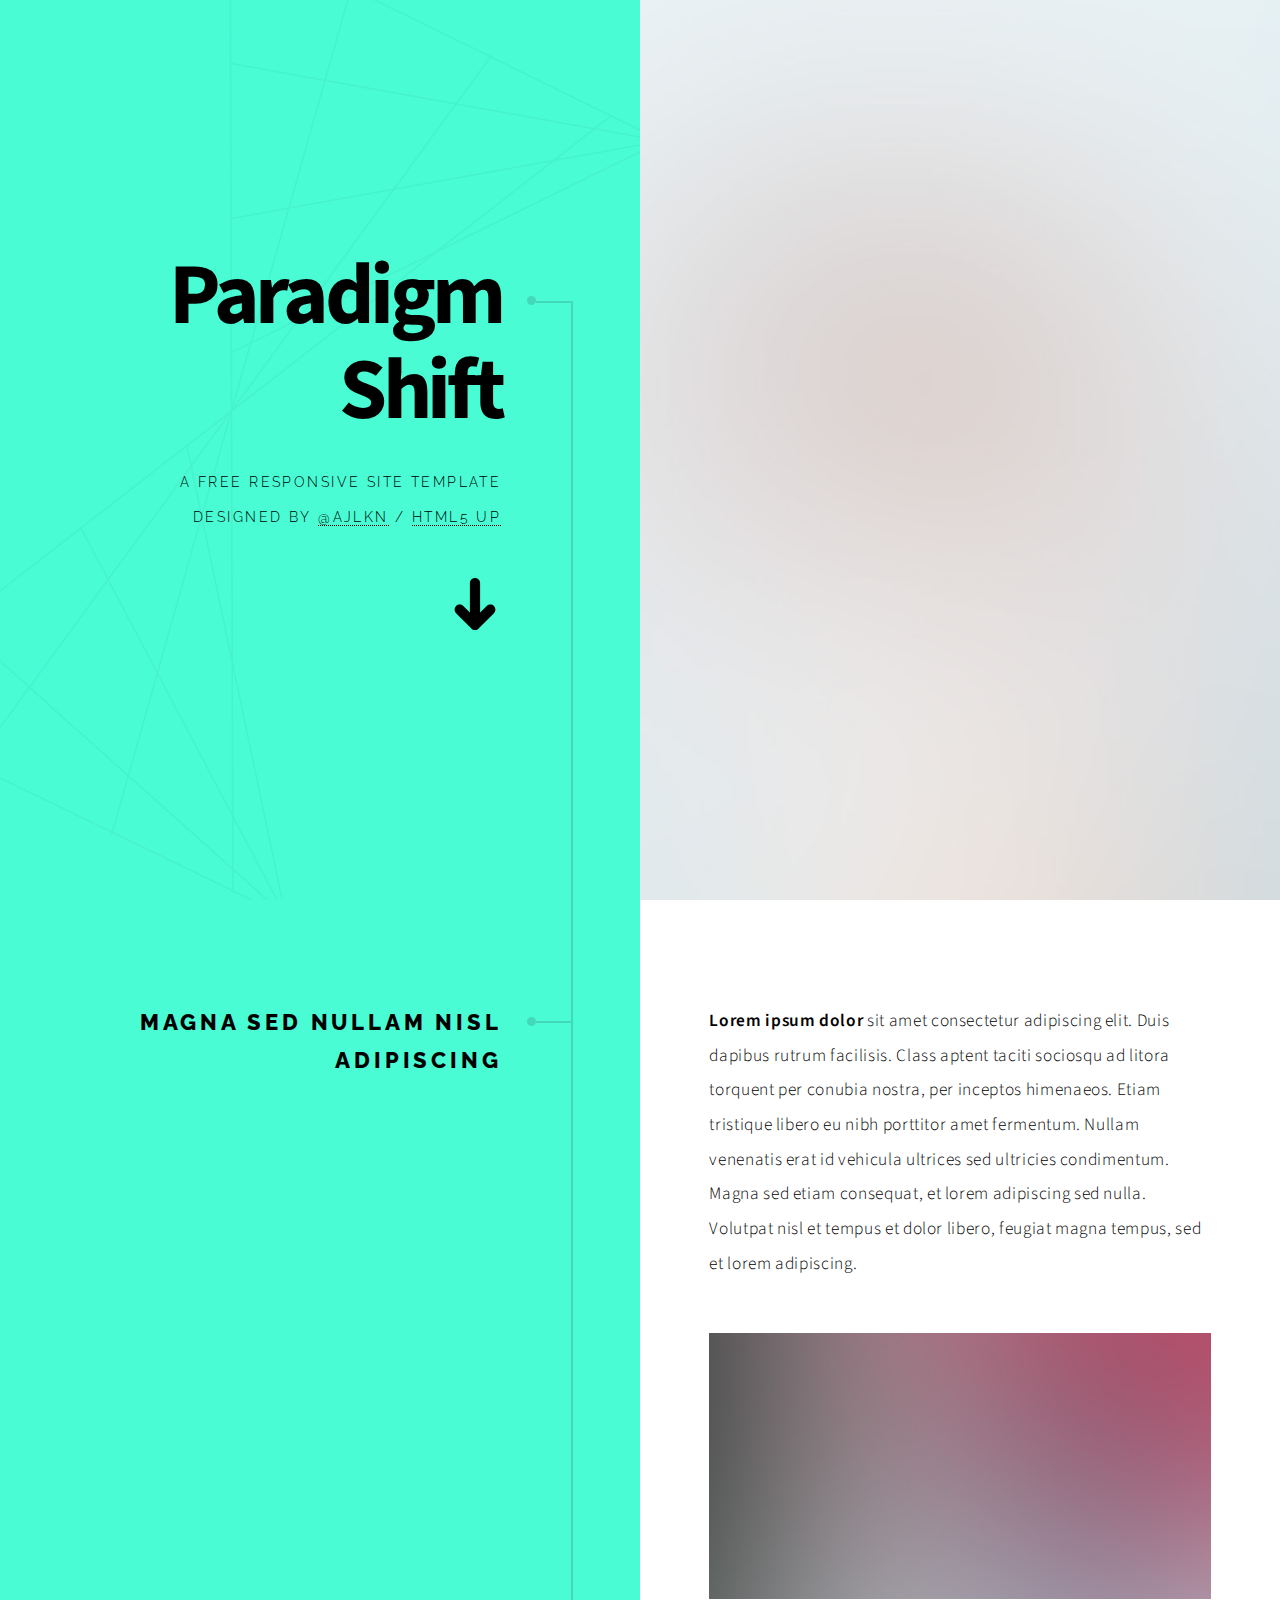
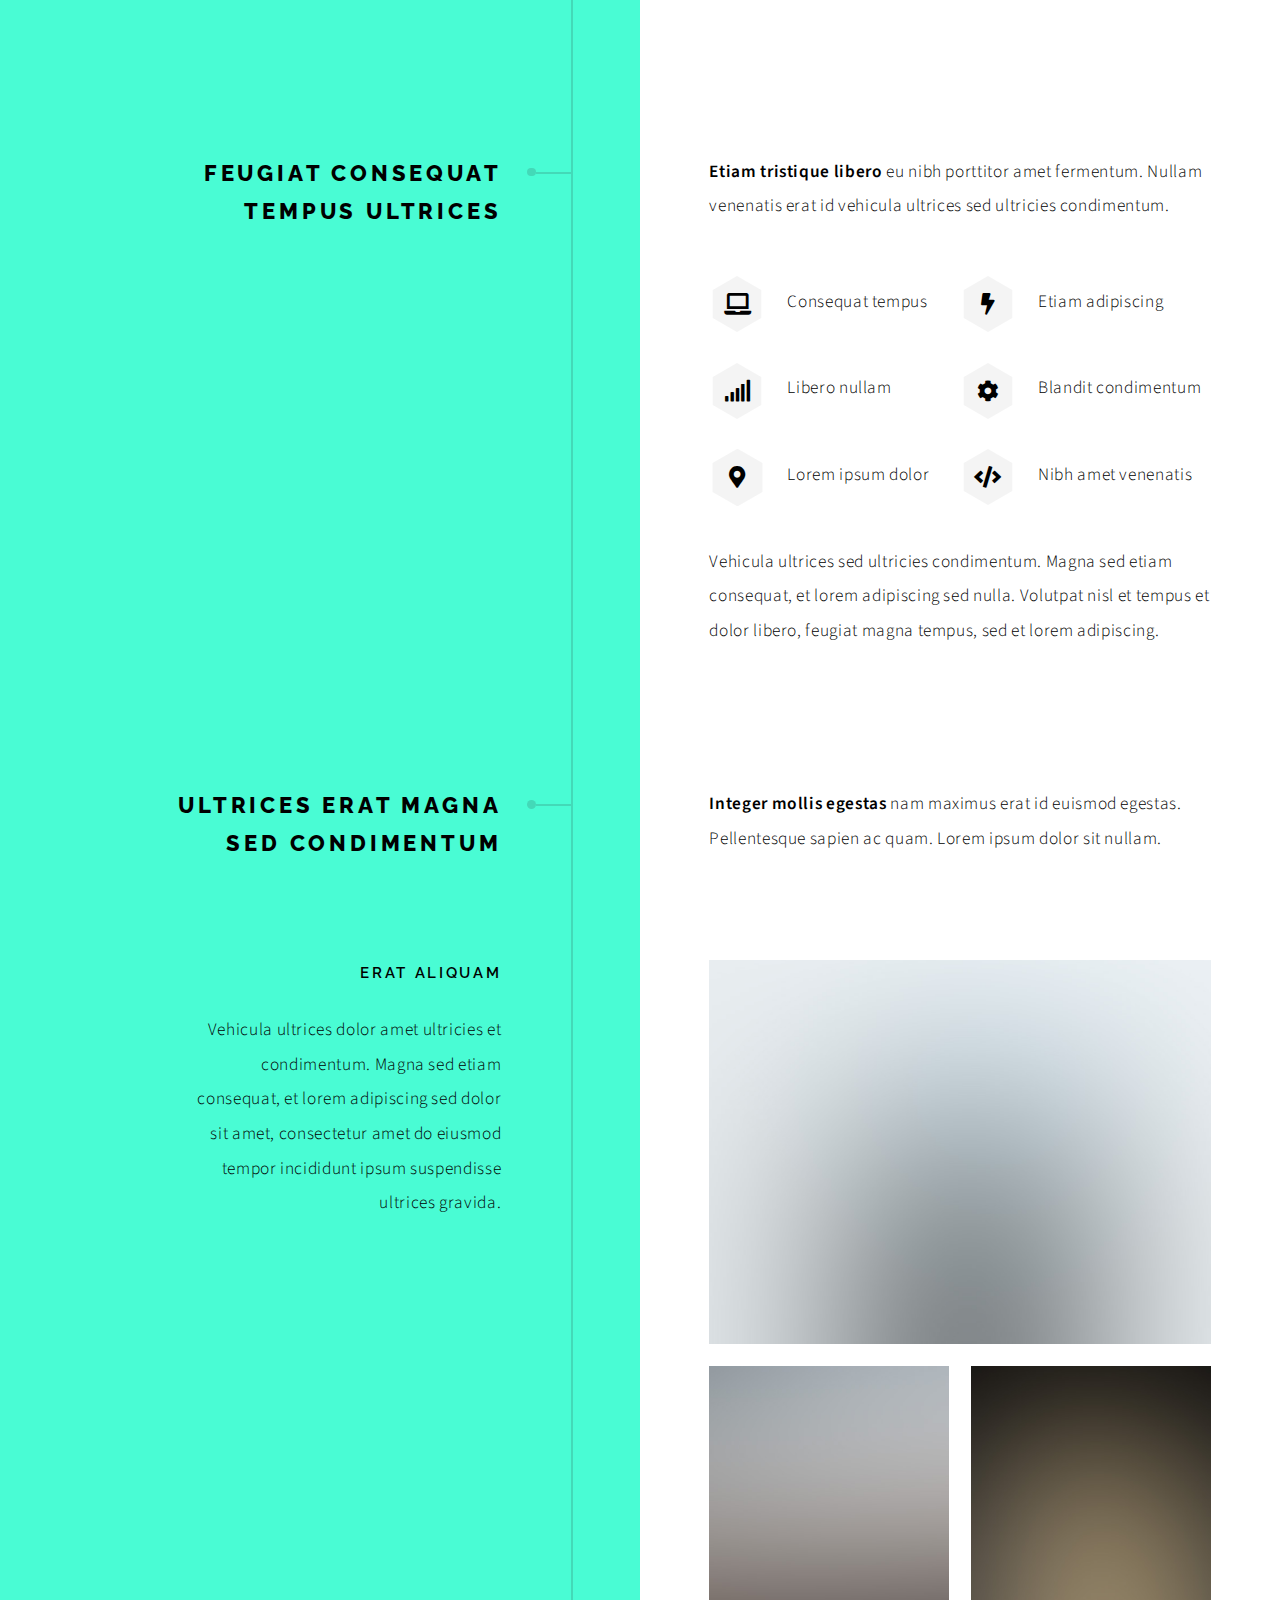
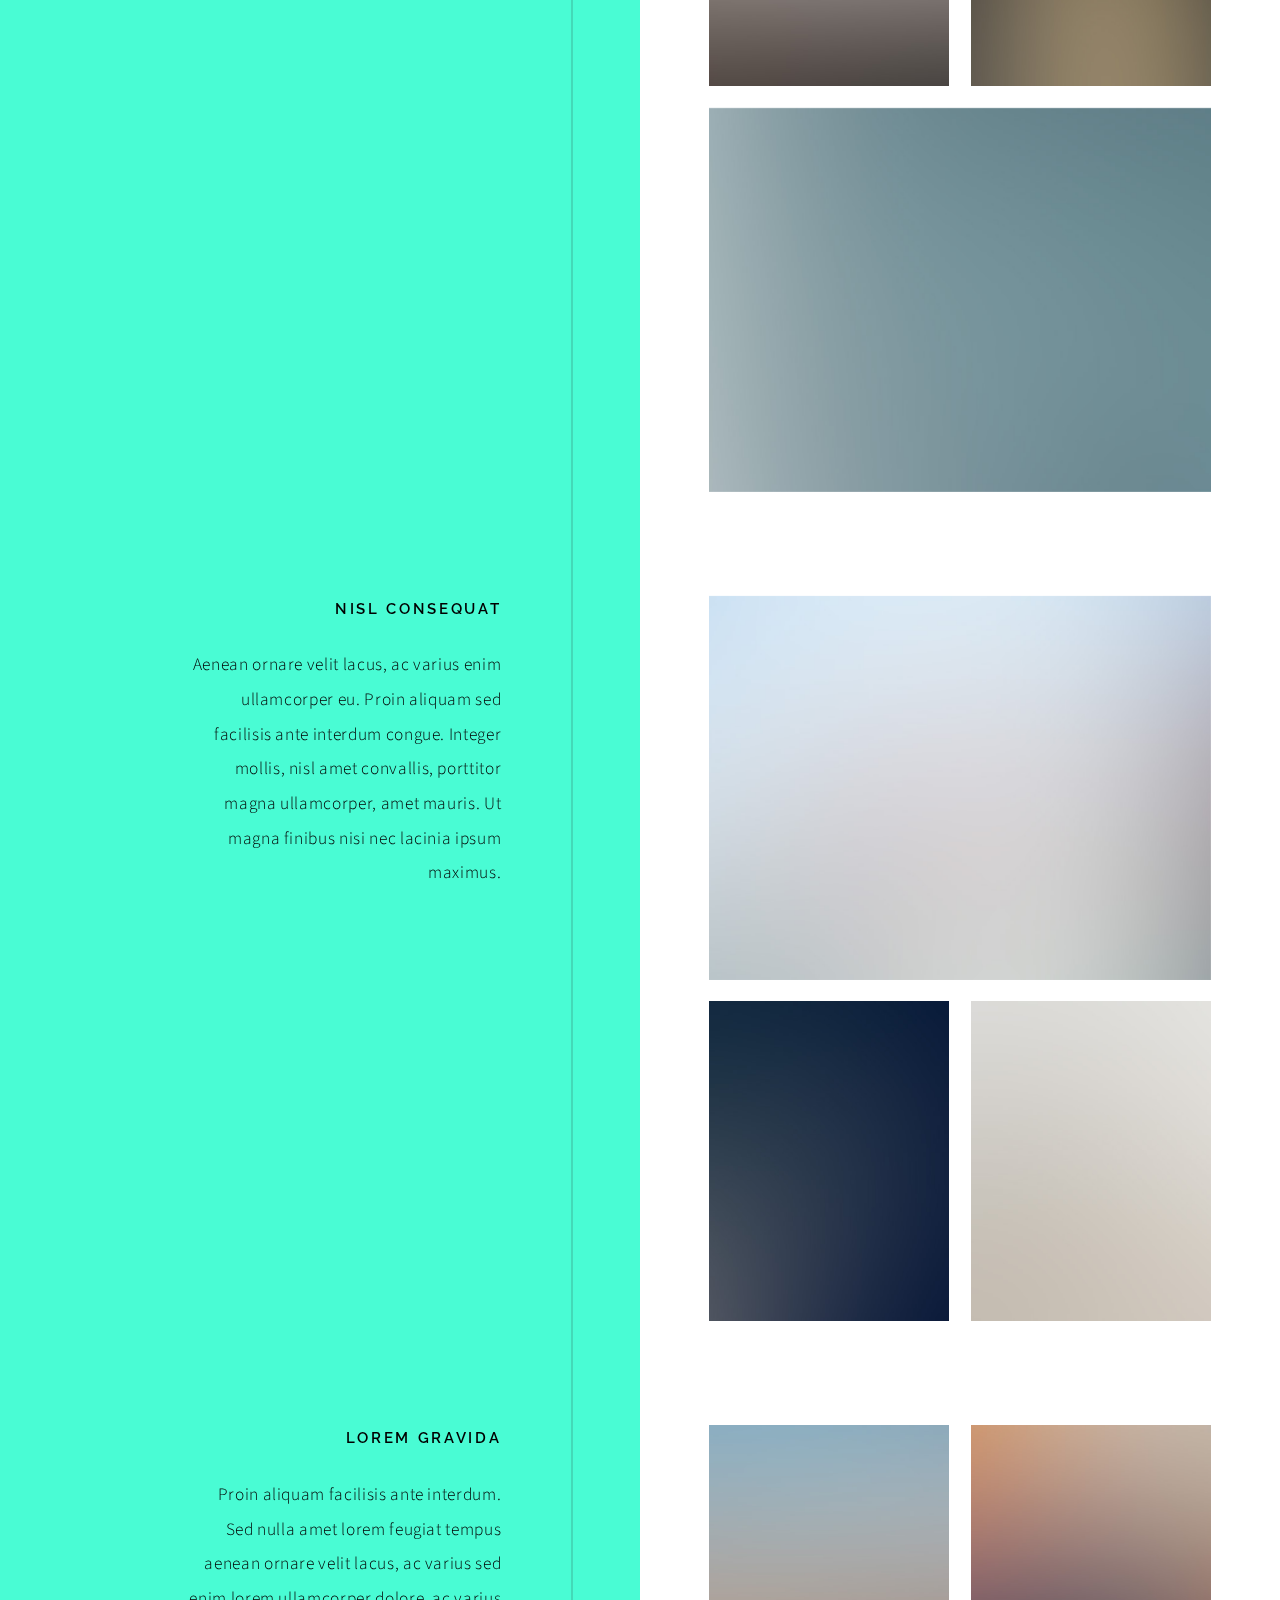
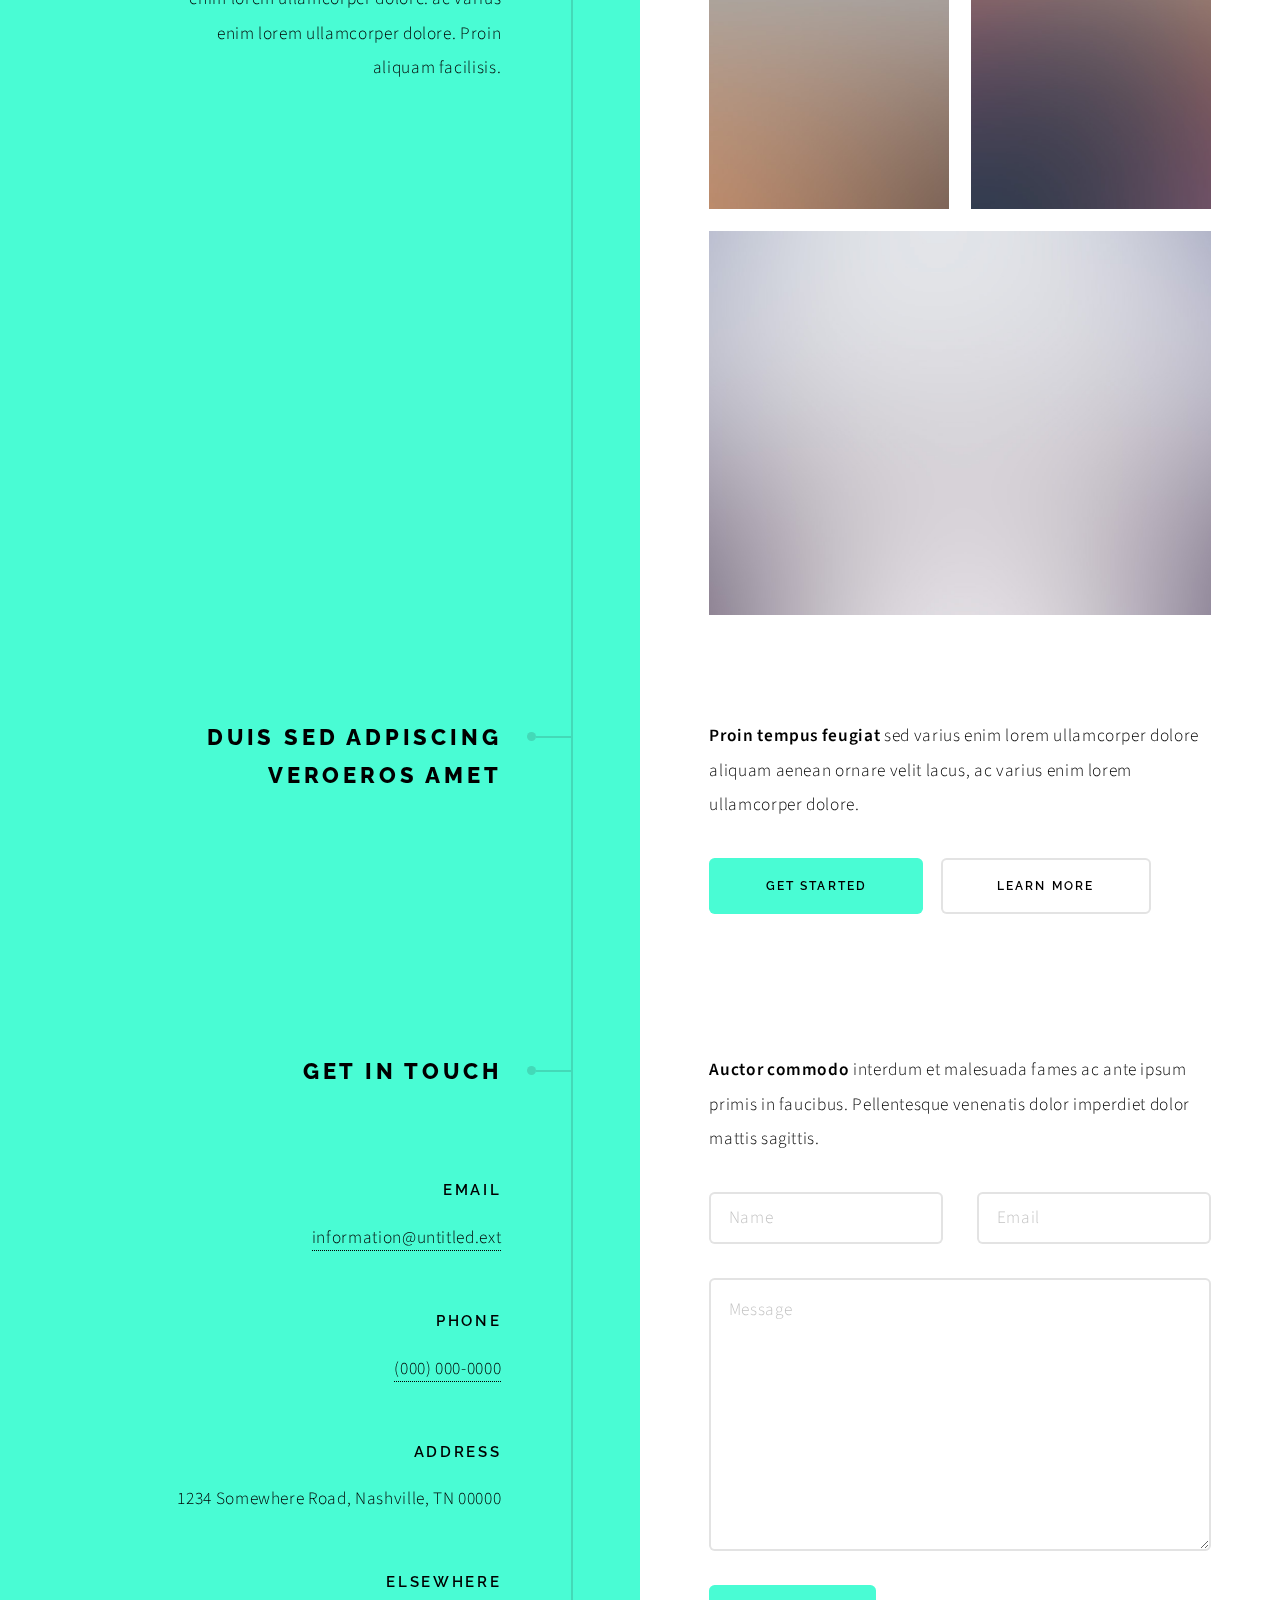
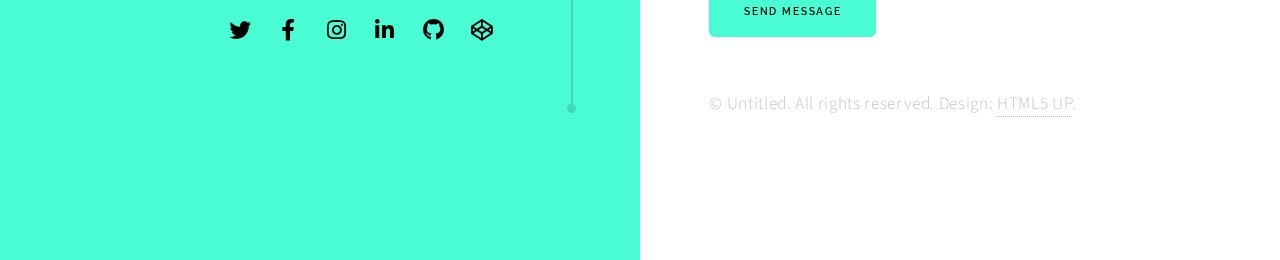
==== index.html @ fc551a6e "init file" ====
<!DOCTYPE HTML>
<!--
	Paradigm Shift by HTML5 UP
	html5up.net | @ajlkn
	Free for personal and commercial use under the CCA 3.0 license (html5up.net/license)
-->
<html>
	<head>
		<title>Paradigm Shift by HTML5 UP</title>
		<meta charset="utf-8" />
		<meta name="viewport" content="width=device-width, initial-scale=1, user-scalable=no" />
		<meta name="description" content="" />
		<meta name="keywords" content="" />
		<link rel="stylesheet" href="assets/css/main.css" />
	</head>
	<body class="is-preload">

		<!-- Wrapper -->
			<div id="wrapper">

				<!-- Intro -->
					<section class="intro">
						<header>
							<h1>Paradigm Shift</h1>
							<p>A free responsive site template designed by <a href="https://twitter.com/ajlkn">@ajlkn</a> / <a href="https://html5up.net">HTML5 UP</a></p>
							<ul class="actions">
								<li><a href="#first" class="arrow scrolly"><span class="label">Next</span></a></li>
							</ul>
						</header>
						<div class="content">
							<span class="image fill" data-position="center"><img src="images/pic01.jpg" alt="" /></span>
						</div>
					</section>

				<!-- Section -->
					<section id="first">
						<header>
							<h2>Magna sed nullam nisl adipiscing</h2>
						</header>
						<div class="content">
							<p><strong>Lorem ipsum dolor</strong> sit amet consectetur adipiscing elit. Duis dapibus rutrum facilisis. Class aptent taciti sociosqu ad litora torquent per conubia nostra, per inceptos himenaeos. Etiam tristique libero eu nibh porttitor amet fermentum. Nullam venenatis erat id vehicula ultrices sed ultricies condimentum. Magna sed etiam consequat, et lorem adipiscing sed nulla. Volutpat nisl et tempus et dolor libero, feugiat magna tempus, sed et lorem adipiscing.</p>
							<span class="image main"><img src="images/pic02.jpg" alt="" /></span>
						</div>
					</section>

				<!-- Section -->
					<section>
						<header>
							<h2>Feugiat consequat tempus ultrices</h2>
						</header>
						<div class="content">
							<p><strong>Etiam tristique libero</strong> eu nibh porttitor amet fermentum. Nullam venenatis erat id vehicula ultrices sed ultricies condimentum.</p>
							<ul class="feature-icons">
								<li class="icon solid fa-laptop">Consequat tempus</li>
								<li class="icon solid fa-bolt">Etiam adipiscing</li>
								<li class="icon solid fa-signal">Libero nullam</li>
								<li class="icon solid fa-cog">Blandit condimentum</li>
								<li class="icon solid fa-map-marker-alt">Lorem ipsum dolor</li>
								<li class="icon solid fa-code">Nibh amet venenatis</li>
							</ul>
							<p>Vehicula ultrices sed ultricies condimentum. Magna sed etiam consequat, et lorem adipiscing sed nulla. Volutpat nisl et tempus et dolor libero, feugiat magna tempus, sed et lorem adipiscing.</p>
						</div>
					</section>

				<!-- Section -->
					<section>
						<header>
							<h2>Ultrices erat magna sed condimentum</h2>
						</header>
						<div class="content">
							<p><strong>Integer mollis egestas</strong> nam maximus erat id euismod egestas. Pellentesque sapien ac quam. Lorem ipsum dolor sit nullam.</p>

							<!-- Section -->
								<section>
									<header>
										<h3>Erat aliquam</h3>
										<p>Vehicula ultrices dolor amet ultricies et condimentum. Magna sed etiam consequat, et lorem adipiscing sed dolor sit amet, consectetur amet do eiusmod tempor incididunt  ipsum suspendisse ultrices gravida.</p>
									</header>
									<div class="content">
										<div class="gallery">
											<a href="images/gallery/fulls/01.jpg" class="landscape"><img src="images/gallery/thumbs/01.jpg" alt="" /></a>
											<a href="images/gallery/fulls/02.jpg"><img src="images/gallery/thumbs/02.jpg" alt="" /></a>
											<a href="images/gallery/fulls/03.jpg"><img src="images/gallery/thumbs/03.jpg" alt="" /></a>
											<a href="images/gallery/fulls/04.jpg" class="landscape"><img src="images/gallery/thumbs/04.jpg" alt="" /></a>
										</div>
									</div>
								</section>

							<!-- Section -->
								<section>
									<header>
										<h3>Nisl consequat</h3>
										<p>Aenean ornare velit lacus, ac varius enim ullamcorper eu. Proin aliquam sed facilisis ante interdum congue. Integer mollis, nisl amet convallis, porttitor magna ullamcorper, amet mauris. Ut magna finibus nisi nec lacinia ipsum maximus.</p>
									</header>
									<div class="content">
										<div class="gallery">
											<a href="images/gallery/fulls/05.jpg" class="landscape"><img src="images/gallery/thumbs/05.jpg" alt="" /></a>
											<a href="images/gallery/fulls/06.jpg"><img src="images/gallery/thumbs/06.jpg" alt="" /></a>
											<a href="images/gallery/fulls/07.jpg"><img src="images/gallery/thumbs/07.jpg" alt="" /></a>
										</div>
									</div>
								</section>

							<!-- Section -->
								<section>
									<header>
										<h3>Lorem gravida</h3>
										<p>Proin aliquam facilisis ante interdum. Sed nulla amet lorem feugiat tempus aenean ornare velit lacus, ac varius sed enim lorem ullamcorper dolore.  ac varius enim lorem ullamcorper dolore. Proin aliquam facilisis.</p>
									</header>
									<div class="content">
										<div class="gallery">
											<a href="images/gallery/fulls/08.jpg" class="portrait"><img src="images/gallery/thumbs/08.jpg" alt="" /></a>
											<a href="images/gallery/fulls/09.jpg" class="portrait"><img src="images/gallery/thumbs/09.jpg" alt="" /></a>
											<a href="images/gallery/fulls/10.jpg" class="landscape"><img src="images/gallery/thumbs/10.jpg" alt="" /></a>
										</div>
									</div>
								</section>

						</div>
					</section>

				<!-- Section -->
					<section>
						<header>
							<h2>Duis sed adpiscing veroeros amet</h2>
						</header>
						<div class="content">
							<p><strong>Proin tempus feugiat</strong> sed varius enim lorem ullamcorper dolore aliquam aenean ornare velit lacus, ac varius enim lorem ullamcorper dolore.</p>
							<ul class="actions">
								<li><a href="#" class="button primary large">Get Started</a></li>
								<li><a href="#" class="button large">Learn More</a></li>
							</ul>
						</div>
					</section>

				<!-- Elements -->
				<!--
					<section>
						<header>
							<h2>Elements</h2>
						</header>
						<div class="content">

							<section>
								<header>
									<h3>Text</h3>
								</header>
								<div class="content">
									<p>This is <b>bold</b> and this is <strong>strong</strong>. This is <i>italic</i> and this is <em>emphasized</em>.
									This is <sup>superscript</sup> text and this is <sub>subscript</sub> text.
									This is <u>underlined</u> and this is code: <code>for (;;) { ... }</code>. Finally, <a href="#">this is a link</a>.</p>
									<hr />
									<h2>Heading Level 2</h2>
									<h3>Heading Level 3</h3>
									<h4>Heading Level 4</h4>
									<h5>Heading Level 5</h5>
									<hr />
									<h5>Blockquote</h5>
									<blockquote>Fringilla nisl. Donec accumsan interdum nisi, quis tincidunt felis sagittis eget tempus euismod. Vestibulum ante ipsum primis in faucibus vestibulum. Blandit adipiscing eu felis iaculis volutpat ac adipiscing accumsan faucibus. Vestibulum ante ipsum primis in faucibus lorem ipsum dolor sit amet nullam adipiscing eu felis.</blockquote>
									<h5>Preformatted</h5>
									<pre><code>i = 0;

while (!deck.isInOrder()) {
  print 'Iteration ' + i;
  deck.shuffle();
  i++;
}

print 'Sorted in ' + i + ' iterations.';</code></pre>
								</div>
							</section>

							<section>
								<header>
									<h3>Lists</h3>
								</header>
								<div class="content">

									<h4>Unordered</h4>
									<ul>
										<li>Dolor pulvinar etiam.</li>
										<li>Sagittis adipiscing.</li>
										<li>Felis enim feugiat.</li>
									</ul>

									<h4>Alternate</h4>
									<ul class="alt">
										<li>Dolor pulvinar etiam.</li>
										<li>Sagittis adipiscing.</li>
										<li>Felis enim feugiat.</li>
									</ul>

									<h4>Ordered</h4>
									<ol>
										<li>Dolor pulvinar etiam.</li>
										<li>Etiam vel felis viverra.</li>
										<li>Felis enim feugiat.</li>
										<li>Dolor pulvinar etiam.</li>
										<li>Etiam vel felis lorem.</li>
										<li>Felis enim et feugiat.</li>
									</ol>
									<h4>Icons</h4>
									<ul class="icons">
										<li><a href="#" class="icon brands fa-twitter"><span class="label">Twitter</span></a></li>
										<li><a href="#" class="icon brands fa-facebook-f"><span class="label">Facebook</span></a></li>
										<li><a href="#" class="icon brands fa-instagram"><span class="label">Instagram</span></a></li>
										<li><a href="#" class="icon brands fa-github"><span class="label">Github</span></a></li>
									</ul>

									<h4>Actions</h4>
									<ul class="actions">
										<li><a href="#" class="button primary">Default</a></li>
										<li><a href="#" class="button">Default</a></li>
									</ul>
									<ul class="actions stacked">
										<li><a href="#" class="button primary">Default</a></li>
										<li><a href="#" class="button">Default</a></li>
									</ul>
								</div>
							</section>

							<section>
								<header>
									<h3>Table</h3>
								</header>
								<div class="content">
									<h4>Default</h4>
									<div class="table-wrapper">
										<table>
											<thead>
												<tr>
													<th>Name</th>
													<th>Description</th>
													<th>Price</th>
												</tr>
											</thead>
											<tbody>
												<tr>
													<td>Item One</td>
													<td>Ante turpis integer aliquet porttitor.</td>
													<td>29.99</td>
												</tr>
												<tr>
													<td>Item Two</td>
													<td>Vis ac commodo adipiscing arcu aliquet.</td>
													<td>19.99</td>
												</tr>
												<tr>
													<td>Item Three</td>
													<td> Morbi faucibus arcu accumsan lorem.</td>
													<td>29.99</td>
												</tr>
												<tr>
													<td>Item Four</td>
													<td>Vitae integer tempus condimentum.</td>
													<td>19.99</td>
												</tr>
												<tr>
													<td>Item Five</td>
													<td>Ante turpis integer aliquet porttitor.</td>
													<td>29.99</td>
												</tr>
											</tbody>
											<tfoot>
												<tr>
													<td colspan="2"></td>
													<td>100.00</td>
												</tr>
											</tfoot>
										</table>
									</div>

									<h4>Alternate</h4>
									<div class="table-wrapper">
										<table class="alt">
											<thead>
												<tr>
													<th>Name</th>
													<th>Description</th>
													<th>Price</th>
												</tr>
											</thead>
											<tbody>
												<tr>
													<td>Item One</td>
													<td>Ante turpis integer aliquet porttitor.</td>
													<td>29.99</td>
												</tr>
												<tr>
													<td>Item Two</td>
													<td>Vis ac commodo adipiscing arcu aliquet.</td>
													<td>19.99</td>
												</tr>
												<tr>
													<td>Item Three</td>
													<td> Morbi faucibus arcu accumsan lorem.</td>
													<td>29.99</td>
												</tr>
												<tr>
													<td>Item Four</td>
													<td>Vitae integer tempus condimentum.</td>
													<td>19.99</td>
												</tr>
												<tr>
													<td>Item Five</td>
													<td>Ante turpis integer aliquet porttitor.</td>
													<td>29.99</td>
												</tr>
											</tbody>
											<tfoot>
												<tr>
													<td colspan="2"></td>
													<td>100.00</td>
												</tr>
											</tfoot>
										</table>
									</div>
								</div>
							</section>

							<section>
								<header>
									<h3>Buttons</h3>
								</header>
								<div class="content">
									<ul class="actions">
										<li><a href="#" class="button primary">Primary</a></li>
										<li><a href="#" class="button">Default</a></li>
									</ul>
									<ul class="actions">
										<li><a href="#" class="button large">Large</a></li>
										<li><a href="#" class="button">Default</a></li>
										<li><a href="#" class="button small">Small</a></li>
									</ul>
									<ul class="actions">
										<li><a href="#" class="button primary icon solid fa-download">Icon</a></li>
										<li><a href="#" class="button icon solid fa-download">Icon</a></li>
									</ul>
									<ul class="actions">
										<li><span class="button primary disabled">Disabled</span></li>
										<li><span class="button disabled">Disabled</span></li>
									</ul>
								</div>
							</section>

							<section>
								<header>
									<h3>Form</h3>
								</header>
								<div class="content">
									<form method="post" action="#">
										<div class="fields">
											<div class="field half">
												<label for="demo-name">Name</label>
												<input type="text" name="demo-name" id="demo-name" value="" placeholder="Jane Doe" />
											</div>
											<div class="field half">
												<label for="demo-email">Email</label>
												<input type="email" name="demo-email" id="demo-email" value="" placeholder="jane@untitled.tld" />
											</div>
											<div class="field">
												<label for="demo-category">Category</label>
												<select name="demo-category" id="demo-category">
													<option value="">-</option>
													<option value="1">Manufacturing</option>
													<option value="1">Shipping</option>
													<option value="1">Administration</option>
													<option value="1">Human Resources</option>
												</select>
											</div>
											<div class="field half">
												<input type="radio" id="demo-priority-low" name="demo-priority" checked>
												<label for="demo-priority-low">Low</label>
											</div>
											<div class="field half">
												<input type="radio" id="demo-priority-high" name="demo-priority">
												<label for="demo-priority-high">High</label>
											</div>
											<div class="field half">
												<input type="checkbox" id="demo-copy" name="demo-copy">
												<label for="demo-copy">Email me a copy</label>
											</div>
											<div class="field half">
												<input type="checkbox" id="demo-human" name="demo-human" checked>
												<label for="demo-human">Not a robot</label>
											</div>
											<div class="field">
												<label for="demo-message">Message</label>
												<textarea name="demo-message" id="demo-message" placeholder="Enter your message" rows="6"></textarea>
											</div>
										</div>
										<ul class="actions">
											<li><input type="submit" value="Send Message" class="primary" /></li>
											<li><input type="reset" value="Reset" /></li>
										</ul>
									</form>
								</div>
							</section>

						</div>
					</section>
				-->

				<!-- Section -->
					<section>
						<header>
							<h2>Get in touch</h2>
						</header>
						<div class="content">
							<p><strong>Auctor commodo</strong> interdum et malesuada fames ac ante ipsum primis in faucibus. Pellentesque venenatis dolor imperdiet dolor mattis sagittis.</p>
							<form>
								<div class="fields">
									<div class="field half">
										<input type="text" name="name" id="name" placeholder="Name" />
									</div>
									<div class="field half">
										<input type="email" name="email" id="email" placeholder="Email" />
									</div>
									<div class="field">
										<textarea name="message" id="message" placeholder="Message" rows="7"></textarea>
									</div>
								</div>
								<ul class="actions">
									<li><input type="submit" value="Send Message" class="button primary" /></li>
								</ul>
							</form>
						</div>
						<footer>
							<ul class="items">
								<li>
									<h3>Email</h3>
									<a href="#">information@untitled.ext</a>
								</li>
								<li>
									<h3>Phone</h3>
									<a href="#">(000) 000-0000</a>
								</li>
								<li>
									<h3>Address</h3>
									<span>1234 Somewhere Road, Nashville, TN 00000</span>
								</li>
								<li>
									<h3>Elsewhere</h3>
									<ul class="icons">
										<li><a href="#" class="icon brands fa-twitter"><span class="label">Twitter</span></a></li>
										<li><a href="#" class="icon brands fa-facebook-f"><span class="label">Facebook</span></a></li>
										<li><a href="#" class="icon brands fa-instagram"><span class="label">Instagram</span></a></li>
										<li><a href="#" class="icon brands fa-linkedin-in"><span class="label">LinkedIn</span></a></li>
										<li><a href="#" class="icon brands fa-github"><span class="label">GitHub</span></a></li>
										<li><a href="#" class="icon brands fa-codepen"><span class="label">Codepen</span></a></li>
									</ul>
								</li>
							</ul>
						</footer>
					</section>

				<!-- Copyright -->
					<div class="copyright">&copy; Untitled. All rights reserved. Design: <a href="https://html5up.net">HTML5 UP</a>.</div>

			</div>

		<!-- Scripts -->
			<script src="assets/js/jquery.min.js"></script>
			<script src="assets/js/jquery.scrolly.min.js"></script>
			<script src="assets/js/browser.min.js"></script>
			<script src="assets/js/breakpoints.min.js"></script>
			<script src="assets/js/util.js"></script>
			<script src="assets/js/main.js"></script>

	</body>
</html>
---- assets/css/main.css ----
@import url(fontawesome-all.min.css);
@import url("https://fonts.googleapis.com/css?family=Source+Sans+Pro:300,600,700,300i,600i,700i|Raleway:600,800");

/*
	Paradigm Shift by HTML5 UP
	html5up.net | @ajlkn
	Free for personal and commercial use under the CCA 3.0 license (html5up.net/license)
*/

html, body, div, span, applet, object,
iframe, h1, h2, h3, h4, h5, h6, p, blockquote,
pre, a, abbr, acronym, address, big, cite,
code, del, dfn, em, img, ins, kbd, q, s, samp,
small, strike, strong, sub, sup, tt, var, b,
u, i, center, dl, dt, dd, ol, ul, li, fieldset,
form, label, legend, table, caption, tbody,
tfoot, thead, tr, th, td, article, aside,
canvas, details, embed, figure, figcaption,
footer, header, hgroup, menu, nav, output, ruby,
section, summary, time, mark, audio, video {
	margin: 0;
	padding: 0;
	border: 0;
	font-size: 100%;
	font: inherit;
	vertical-align: baseline;}

article, aside, details, figcaption, figure,
footer, header, hgroup, menu, nav, section {
	display: block;}

body {
	line-height: 1;
}

ol, ul {
	list-style: none;
}

blockquote, q {
	quotes: none;
}

	blockquote:before, blockquote:after, q:before, q:after {
		content: '';
		content: none;
	}

table {
	border-collapse: collapse;
	border-spacing: 0;
}

body {
	-webkit-text-size-adjust: none;
}

mark {
	background-color: transparent;
	color: inherit;
}

input::-moz-focus-inner {
	border: 0;
	padding: 0;
}

input, select, textarea {
	-moz-appearance: none;
	-webkit-appearance: none;
	-ms-appearance: none;
	appearance: none;
}

/* Basic */

	@-ms-viewport {
		width: device-width;
	}

	body {
		-ms-overflow-style: scrollbar;
	}

	@media screen and (max-width: 480px) {

		html, body {
			min-width: 320px;
		}

	}

	html {
		box-sizing: border-box;
	}

	*, *:before, *:after {
		box-sizing: inherit;
	}

	html {
		overflow-x: hidden;
	}

	body {
		background: #ffffff;
		overflow-x: hidden;
	}

		body.is-preload *, body.is-preload *:before, body.is-preload *:after {
			-moz-animation: none !important;
			-webkit-animation: none !important;
			-ms-animation: none !important;
			animation: none !important;
			-moz-transition: none !important;
			-webkit-transition: none !important;
			-ms-transition: none !important;
			transition: none !important;
		}

/* Typography */

	html {
		font-size: 18pt;
	}

		@media screen and (max-width: 1920px) {

			html {
				font-size: 13pt;
			}

		}

		@media screen and (max-width: 1152px) {

			html {
				font-size: 14pt;
			}

		}

		@media screen and (max-width: 736px) {

			html {
				font-size: 12pt;
			}

		}

		@media screen and (max-width: 480px) {

			html {
				font-size: 11pt;
			}

		}

	body {
		background-color: #ffffff;
		color: #000000;
	}

	body, input, select, textarea {
		color: #000000;
		font-family: "Source Sans Pro", Helvetica, sans-serif;
		font-size: 1rem;
		font-weight: 300;
		letter-spacing: 0.0375em;
		line-height: 2;
	}

	a {
		-moz-transition: border-bottom-color 0.25s ease-in-out;
		-webkit-transition: border-bottom-color 0.25s ease-in-out;
		-ms-transition: border-bottom-color 0.25s ease-in-out;
		transition: border-bottom-color 0.25s ease-in-out;
		text-decoration: none;
		color: #000000;
		border-bottom: dotted 1px;
	}

		a:hover {
			text-decoration: none;
			border-bottom-color: transparent;
		}

	strong, b {
		font-weight: 600;
		color: #000000;
	}

	em, i {
		font-style: italic;
	}

	p {
		margin: 0 0 2rem 0;
	}

	h1, h2, h3, h4, h5, h6 {
		color: #000000;
		font-family: "Raleway", Helvetica, sans-serif;
		font-weight: 600;
		letter-spacing: 0.175em;
		line-height: 1.75;
		margin: 0 0 1.5rem 0;
		text-transform: uppercase;
	}

		h1 a, h2 a, h3 a, h4 a, h5 a, h6 a {
			color: inherit;
			text-decoration: none;
		}

	h1 {
		font-family: "Source Sans Pro", Helvetica, sans-serif;
		font-size: 5rem;
		font-weight: 700;
		letter-spacing: -0.05em;
		line-height: 1.1;
		margin: 0 0 1.5rem 0;
		text-transform: none;
	}

	h2 {
		font-size: 1.25rem;
		font-weight: 800;
		margin: 0 0 2rem 0;
	}

	h3 {
		font-size: 0.875rem;
	}

	h4 {
		font-size: 0.875rem;
	}

	h5 {
		font-size: 0.75rem;
	}

	h6 {
		font-size: 0.625rem;
	}

	@media screen and (max-width: 736px) {

		h1 {
			font-size: 4.5rem;
			line-height: 1.1;
		}

		h2 {
			font-size: 1.25rem;
			line-height: 1.7;
		}

		h3 {
			font-size: 0.9rem;
		}

		h4 {
			font-size: 0.75rem;
		}

		h5 {
			font-size: 0.675rem;
		}

	}

	@media screen and (max-width: 360px) {

		h1 {
			font-size: 3.75rem;
		}

		h2 {
			font-size: 1.125rem;
		}

		h3 {
			font-size: 0.8rem;
		}

		h4 {
			font-size: 0.675rem;
		}

		h5 {
			font-size: 0.675rem;
		}

	}

	sub {
		font-size: 0.8rem;
		position: relative;
		top: 0.5rem;
	}

	sup {
		font-size: 0.8rem;
		position: relative;
		top: -0.5rem;
	}

	blockquote {
		border-left: solid 0.5rem rgba(144, 144, 144, 0.25);
		font-style: italic;
		margin: 0 0 2rem 0;
		padding: 1rem 0 1rem 2rem;
	}

	code {
		background: rgba(144, 144, 144, 0.1);
		border-radius: 0.325rem;
		font-family: "Courier New", monospace;
		font-size: 0.9rem;
		margin: 0 0.25rem;
		padding: 0.25rem 0.65rem;
	}

	pre {
		-webkit-overflow-scrolling: touch;
		font-family: "Courier New", monospace;
		font-size: 0.9rem;
		margin: 0 0 2rem 0;
		width: 100%;
	}

		pre code {
			display: block;
			line-height: 1.75;
			padding: 1rem 1.5rem;
			overflow-x: auto;
		}

	hr {
		border: 0;
		border-bottom: solid 2px rgba(144, 144, 144, 0.25);
		margin: 3rem 0;
	}

		hr.major {
			margin: 5rem 0;
		}

		@media screen and (max-width: 736px) {

			hr.major {
				margin: 3rem 0;
			}

		}

/* Row */

	.row {
		display: flex;
		flex-wrap: wrap;
		box-sizing: border-box;
		align-items: stretch;
	}

		.row > * {
			box-sizing: border-box;
		}

		.row.gtr-uniform > * > :last-child {
			margin-bottom: 0;
		}

		.row.aln-left {
			justify-content: flex-start;
		}

		.row.aln-center {
			justify-content: center;
		}

		.row.aln-right {
			justify-content: flex-end;
		}

		.row.aln-top {
			align-items: flex-start;
		}

		.row.aln-middle {
			align-items: center;
		}

		.row.aln-bottom {
			align-items: flex-end;
		}

		.row > .imp {
			order: -1;
		}

		.row > .col-1 {
			width: 8.33333%;
		}

		.row > .off-1 {
			margin-left: 8.33333%;
		}

		.row > .col-2 {
			width: 16.66667%;
		}

		.row > .off-2 {
			margin-left: 16.66667%;
		}

		.row > .col-3 {
			width: 25%;
		}

		.row > .off-3 {
			margin-left: 25%;
		}

		.row > .col-4 {
			width: 33.33333%;
		}

		.row > .off-4 {
			margin-left: 33.33333%;
		}

		.row > .col-5 {
			width: 41.66667%;
		}

		.row > .off-5 {
			margin-left: 41.66667%;
		}

		.row > .col-6 {
			width: 50%;
		}

		.row > .off-6 {
			margin-left: 50%;
		}

		.row > .col-7 {
			width: 58.33333%;
		}

		.row > .off-7 {
			margin-left: 58.33333%;
		}

		.row > .col-8 {
			width: 66.66667%;
		}

		.row > .off-8 {
			margin-left: 66.66667%;
		}

		.row > .col-9 {
			width: 75%;
		}

		.row > .off-9 {
			margin-left: 75%;
		}

		.row > .col-10 {
			width: 83.33333%;
		}

		.row > .off-10 {
			margin-left: 83.33333%;
		}

		.row > .col-11 {
			width: 91.66667%;
		}

		.row > .off-11 {
			margin-left: 91.66667%;
		}

		.row > .col-12 {
			width: 100%;
		}

		.row > .off-12 {
			margin-left: 100%;
		}

		.row.gtr-0 {
			margin-top: 0;
			margin-left: 0rem;
		}

			.row.gtr-0 > * {
				padding: 0 0 0 0rem;
			}

			.row.gtr-0.gtr-uniform {
				margin-top: 0rem;
			}

				.row.gtr-0.gtr-uniform > * {
					padding-top: 0rem;
				}

		.row.gtr-25 {
			margin-top: 0;
			margin-left: -0.5rem;
		}

			.row.gtr-25 > * {
				padding: 0 0 0 0.5rem;
			}

			.row.gtr-25.gtr-uniform {
				margin-top: -0.5rem;
			}

				.row.gtr-25.gtr-uniform > * {
					padding-top: 0.5rem;
				}

		.row.gtr-50 {
			margin-top: 0;
			margin-left: -1rem;
		}

			.row.gtr-50 > * {
				padding: 0 0 0 1rem;
			}

			.row.gtr-50.gtr-uniform {
				margin-top: -1rem;
			}

				.row.gtr-50.gtr-uniform > * {
					padding-top: 1rem;
				}

		.row {
			margin-top: 0;
			margin-left: -2rem;
		}

			.row > * {
				padding: 0 0 0 2rem;
			}

			.row.gtr-uniform {
				margin-top: -2rem;
			}

				.row.gtr-uniform > * {
					padding-top: 2rem;
				}

		.row.gtr-150 {
			margin-top: 0;
			margin-left: -3rem;
		}

			.row.gtr-150 > * {
				padding: 0 0 0 3rem;
			}

			.row.gtr-150.gtr-uniform {
				margin-top: -3rem;
			}

				.row.gtr-150.gtr-uniform > * {
					padding-top: 3rem;
				}

		.row.gtr-200 {
			margin-top: 0;
			margin-left: -4rem;
		}

			.row.gtr-200 > * {
				padding: 0 0 0 4rem;
			}

			.row.gtr-200.gtr-uniform {
				margin-top: -4rem;
			}

				.row.gtr-200.gtr-uniform > * {
					padding-top: 4rem;
				}

		@media screen and (max-width: 1920px) {

			.row {
				display: flex;
				flex-wrap: wrap;
				box-sizing: border-box;
				align-items: stretch;
			}

				.row > * {
					box-sizing: border-box;
				}

				.row.gtr-uniform > * > :last-child {
					margin-bottom: 0;
				}

				.row.aln-left {
					justify-content: flex-start;
				}

				.row.aln-center {
					justify-content: center;
				}

				.row.aln-right {
					justify-content: flex-end;
				}

				.row.aln-top {
					align-items: flex-start;
				}

				.row.aln-middle {
					align-items: center;
				}

				.row.aln-bottom {
					align-items: flex-end;
				}

				.row > .imp-xlarge {
					order: -1;
				}

				.row > .col-1-xlarge {
					width: 8.33333%;
				}

				.row > .off-1-xlarge {
					margin-left: 8.33333%;
				}

				.row > .col-2-xlarge {
					width: 16.66667%;
				}

				.row > .off-2-xlarge {
					margin-left: 16.66667%;
				}

				.row > .col-3-xlarge {
					width: 25%;
				}

				.row > .off-3-xlarge {
					margin-left: 25%;
				}

				.row > .col-4-xlarge {
					width: 33.33333%;
				}

				.row > .off-4-xlarge {
					margin-left: 33.33333%;
				}

				.row > .col-5-xlarge {
					width: 41.66667%;
				}

				.row > .off-5-xlarge {
					margin-left: 41.66667%;
				}

				.row > .col-6-xlarge {
					width: 50%;
				}

				.row > .off-6-xlarge {
					margin-left: 50%;
				}

				.row > .col-7-xlarge {
					width: 58.33333%;
				}

				.row > .off-7-xlarge {
					margin-left: 58.33333%;
				}

				.row > .col-8-xlarge {
					width: 66.66667%;
				}

				.row > .off-8-xlarge {
					margin-left: 66.66667%;
				}

				.row > .col-9-xlarge {
					width: 75%;
				}

				.row > .off-9-xlarge {
					margin-left: 75%;
				}

				.row > .col-10-xlarge {
					width: 83.33333%;
				}

				.row > .off-10-xlarge {
					margin-left: 83.33333%;
				}

				.row > .col-11-xlarge {
					width: 91.66667%;
				}

				.row > .off-11-xlarge {
					margin-left: 91.66667%;
				}

				.row > .col-12-xlarge {
					width: 100%;
				}

				.row > .off-12-xlarge {
					margin-left: 100%;
				}

				.row.gtr-0 {
					margin-top: 0;
					margin-left: 0rem;
				}

					.row.gtr-0 > * {
						padding: 0 0 0 0rem;
					}

					.row.gtr-0.gtr-uniform {
						margin-top: 0rem;
					}

						.row.gtr-0.gtr-uniform > * {
							padding-top: 0rem;
						}

				.row.gtr-25 {
					margin-top: 0;
					margin-left: -0.5rem;
				}

					.row.gtr-25 > * {
						padding: 0 0 0 0.5rem;
					}

					.row.gtr-25.gtr-uniform {
						margin-top: -0.5rem;
					}

						.row.gtr-25.gtr-uniform > * {
							padding-top: 0.5rem;
						}

				.row.gtr-50 {
					margin-top: 0;
					margin-left: -1rem;
				}

					.row.gtr-50 > * {
						padding: 0 0 0 1rem;
					}

					.row.gtr-50.gtr-uniform {
						margin-top: -1rem;
					}

						.row.gtr-50.gtr-uniform > * {
							padding-top: 1rem;
						}

				.row {
					margin-top: 0;
					margin-left: -2rem;
				}

					.row > * {
						padding: 0 0 0 2rem;
					}

					.row.gtr-uniform {
						margin-top: -2rem;
					}

						.row.gtr-uniform > * {
							padding-top: 2rem;
						}

				.row.gtr-150 {
					margin-top: 0;
					margin-left: -3rem;
				}

					.row.gtr-150 > * {
						padding: 0 0 0 3rem;
					}

					.row.gtr-150.gtr-uniform {
						margin-top: -3rem;
					}

						.row.gtr-150.gtr-uniform > * {
							padding-top: 3rem;
						}

				.row.gtr-200 {
					margin-top: 0;
					margin-left: -4rem;
				}

					.row.gtr-200 > * {
						padding: 0 0 0 4rem;
					}

					.row.gtr-200.gtr-uniform {
						margin-top: -4rem;
					}

						.row.gtr-200.gtr-uniform > * {
							padding-top: 4rem;
						}

		}

		@media screen and (max-width: 1280px) {

			.row {
				display: flex;
				flex-wrap: wrap;
				box-sizing: border-box;
				align-items: stretch;
			}

				.row > * {
					box-sizing: border-box;
				}

				.row.gtr-uniform > * > :last-child {
					margin-bottom: 0;
				}

				.row.aln-left {
					justify-content: flex-start;
				}

				.row.aln-center {
					justify-content: center;
				}

				.row.aln-right {
					justify-content: flex-end;
				}

				.row.aln-top {
					align-items: flex-start;
				}

				.row.aln-middle {
					align-items: center;
				}

				.row.aln-bottom {
					align-items: flex-end;
				}

				.row > .imp-large {
					order: -1;
				}

				.row > .col-1-large {
					width: 8.33333%;
				}

				.row > .off-1-large {
					margin-left: 8.33333%;
				}

				.row > .col-2-large {
					width: 16.66667%;
				}

				.row > .off-2-large {
					margin-left: 16.66667%;
				}

				.row > .col-3-large {
					width: 25%;
				}

				.row > .off-3-large {
					margin-left: 25%;
				}

				.row > .col-4-large {
					width: 33.33333%;
				}

				.row > .off-4-large {
					margin-left: 33.33333%;
				}

				.row > .col-5-large {
					width: 41.66667%;
				}

				.row > .off-5-large {
					margin-left: 41.66667%;
				}

				.row > .col-6-large {
					width: 50%;
				}

				.row > .off-6-large {
					margin-left: 50%;
				}

				.row > .col-7-large {
					width: 58.33333%;
				}

				.row > .off-7-large {
					margin-left: 58.33333%;
				}

				.row > .col-8-large {
					width: 66.66667%;
				}

				.row > .off-8-large {
					margin-left: 66.66667%;
				}

				.row > .col-9-large {
					width: 75%;
				}

				.row > .off-9-large {
					margin-left: 75%;
				}

				.row > .col-10-large {
					width: 83.33333%;
				}

				.row > .off-10-large {
					margin-left: 83.33333%;
				}

				.row > .col-11-large {
					width: 91.66667%;
				}

				.row > .off-11-large {
					margin-left: 91.66667%;
				}

				.row > .col-12-large {
					width: 100%;
				}

				.row > .off-12-large {
					margin-left: 100%;
				}

				.row.gtr-0 {
					margin-top: 0;
					margin-left: 0rem;
				}

					.row.gtr-0 > * {
						padding: 0 0 0 0rem;
					}

					.row.gtr-0.gtr-uniform {
						margin-top: 0rem;
					}

						.row.gtr-0.gtr-uniform > * {
							padding-top: 0rem;
						}

				.row.gtr-25 {
					margin-top: 0;
					margin-left: -0.375rem;
				}

					.row.gtr-25 > * {
						padding: 0 0 0 0.375rem;
					}

					.row.gtr-25.gtr-uniform {
						margin-top: -0.375rem;
					}

						.row.gtr-25.gtr-uniform > * {
							padding-top: 0.375rem;
						}

				.row.gtr-50 {
					margin-top: 0;
					margin-left: -0.75rem;
				}

					.row.gtr-50 > * {
						padding: 0 0 0 0.75rem;
					}

					.row.gtr-50.gtr-uniform {
						margin-top: -0.75rem;
					}

						.row.gtr-50.gtr-uniform > * {
							padding-top: 0.75rem;
						}

				.row {
					margin-top: 0;
					margin-left: -1.5rem;
				}

					.row > * {
						padding: 0 0 0 1.5rem;
					}

					.row.gtr-uniform {
						margin-top: -1.5rem;
					}

						.row.gtr-uniform > * {
							padding-top: 1.5rem;
						}

				.row.gtr-150 {
					margin-top: 0;
					margin-left: -2.25rem;
				}

					.row.gtr-150 > * {
						padding: 0 0 0 2.25rem;
					}

					.row.gtr-150.gtr-uniform {
						margin-top: -2.25rem;
					}

						.row.gtr-150.gtr-uniform > * {
							padding-top: 2.25rem;
						}

				.row.gtr-200 {
					margin-top: 0;
					margin-left: -3rem;
				}

					.row.gtr-200 > * {
						padding: 0 0 0 3rem;
					}

					.row.gtr-200.gtr-uniform {
						margin-top: -3rem;
					}

						.row.gtr-200.gtr-uniform > * {
							padding-top: 3rem;
						}

		}

		@media screen and (max-width: 1152px) {

			.row {
				display: flex;
				flex-wrap: wrap;
				box-sizing: border-box;
				align-items: stretch;
			}

				.row > * {
					box-sizing: border-box;
				}

				.row.gtr-uniform > * > :last-child {
					margin-bottom: 0;
				}

				.row.aln-left {
					justify-content: flex-start;
				}

				.row.aln-center {
					justify-content: center;
				}

				.row.aln-right {
					justify-content: flex-end;
				}

				.row.aln-top {
					align-items: flex-start;
				}

				.row.aln-middle {
					align-items: center;
				}

				.row.aln-bottom {
					align-items: flex-end;
				}

				.row > .imp-medium {
					order: -1;
				}

				.row > .col-1-medium {
					width: 8.33333%;
				}

				.row > .off-1-medium {
					margin-left: 8.33333%;
				}

				.row > .col-2-medium {
					width: 16.66667%;
				}

				.row > .off-2-medium {
					margin-left: 16.66667%;
				}

				.row > .col-3-medium {
					width: 25%;
				}

				.row > .off-3-medium {
					margin-left: 25%;
				}

				.row > .col-4-medium {
					width: 33.33333%;
				}

				.row > .off-4-medium {
					margin-left: 33.33333%;
				}

				.row > .col-5-medium {
					width: 41.66667%;
				}

				.row > .off-5-medium {
					margin-left: 41.66667%;
				}

				.row > .col-6-medium {
					width: 50%;
				}

				.row > .off-6-medium {
					margin-left: 50%;
				}

				.row > .col-7-medium {
					width: 58.33333%;
				}

				.row > .off-7-medium {
					margin-left: 58.33333%;
				}

				.row > .col-8-medium {
					width: 66.66667%;
				}

				.row > .off-8-medium {
					margin-left: 66.66667%;
				}

				.row > .col-9-medium {
					width: 75%;
				}

				.row > .off-9-medium {
					margin-left: 75%;
				}

				.row > .col-10-medium {
					width: 83.33333%;
				}

				.row > .off-10-medium {
					margin-left: 83.33333%;
				}

				.row > .col-11-medium {
					width: 91.66667%;
				}

				.row > .off-11-medium {
					margin-left: 91.66667%;
				}

				.row > .col-12-medium {
					width: 100%;
				}

				.row > .off-12-medium {
					margin-left: 100%;
				}

				.row.gtr-0 {
					margin-top: 0;
					margin-left: 0rem;
				}

					.row.gtr-0 > * {
						padding: 0 0 0 0rem;
					}

					.row.gtr-0.gtr-uniform {
						margin-top: 0rem;
					}

						.row.gtr-0.gtr-uniform > * {
							padding-top: 0rem;
						}

				.row.gtr-25 {
					margin-top: 0;
					margin-left: -0.375rem;
				}

					.row.gtr-25 > * {
						padding: 0 0 0 0.375rem;
					}

					.row.gtr-25.gtr-uniform {
						margin-top: -0.375rem;
					}

						.row.gtr-25.gtr-uniform > * {
							padding-top: 0.375rem;
						}

				.row.gtr-50 {
					margin-top: 0;
					margin-left: -0.75rem;
				}

					.row.gtr-50 > * {
						padding: 0 0 0 0.75rem;
					}

					.row.gtr-50.gtr-uniform {
						margin-top: -0.75rem;
					}

						.row.gtr-50.gtr-uniform > * {
							padding-top: 0.75rem;
						}

				.row {
					margin-top: 0;
					margin-left: -1.5rem;
				}

					.row > * {
						padding: 0 0 0 1.5rem;
					}

					.row.gtr-uniform {
						margin-top: -1.5rem;
					}

						.row.gtr-uniform > * {
							padding-top: 1.5rem;
						}

				.row.gtr-150 {
					margin-top: 0;
					margin-left: -2.25rem;
				}

					.row.gtr-150 > * {
						padding: 0 0 0 2.25rem;
					}

					.row.gtr-150.gtr-uniform {
						margin-top: -2.25rem;
					}

						.row.gtr-150.gtr-uniform > * {
							padding-top: 2.25rem;
						}

				.row.gtr-200 {
					margin-top: 0;
					margin-left: -3rem;
				}

					.row.gtr-200 > * {
						padding: 0 0 0 3rem;
					}

					.row.gtr-200.gtr-uniform {
						margin-top: -3rem;
					}

						.row.gtr-200.gtr-uniform > * {
							padding-top: 3rem;
						}

		}

		@media screen and (max-width: 736px) {

			.row {
				display: flex;
				flex-wrap: wrap;
				box-sizing: border-box;
				align-items: stretch;
			}

				.row > * {
					box-sizing: border-box;
				}

				.row.gtr-uniform > * > :last-child {
					margin-bottom: 0;
				}

				.row.aln-left {
					justify-content: flex-start;
				}

				.row.aln-center {
					justify-content: center;
				}

				.row.aln-right {
					justify-content: flex-end;
				}

				.row.aln-top {
					align-items: flex-start;
				}

				.row.aln-middle {
					align-items: center;
				}

				.row.aln-bottom {
					align-items: flex-end;
				}

				.row > .imp-small {
					order: -1;
				}

				.row > .col-1-small {
					width: 8.33333%;
				}

				.row > .off-1-small {
					margin-left: 8.33333%;
				}

				.row > .col-2-small {
					width: 16.66667%;
				}

				.row > .off-2-small {
					margin-left: 16.66667%;
				}

				.row > .col-3-small {
					width: 25%;
				}

				.row > .off-3-small {
					margin-left: 25%;
				}

				.row > .col-4-small {
					width: 33.33333%;
				}

				.row > .off-4-small {
					margin-left: 33.33333%;
				}

				.row > .col-5-small {
					width: 41.66667%;
				}

				.row > .off-5-small {
					margin-left: 41.66667%;
				}

				.row > .col-6-small {
					width: 50%;
				}

				.row > .off-6-small {
					margin-left: 50%;
				}

				.row > .col-7-small {
					width: 58.33333%;
				}

				.row > .off-7-small {
					margin-left: 58.33333%;
				}

				.row > .col-8-small {
					width: 66.66667%;
				}

				.row > .off-8-small {
					margin-left: 66.66667%;
				}

				.row > .col-9-small {
					width: 75%;
				}

				.row > .off-9-small {
					margin-left: 75%;
				}

				.row > .col-10-small {
					width: 83.33333%;
				}

				.row > .off-10-small {
					margin-left: 83.33333%;
				}

				.row > .col-11-small {
					width: 91.66667%;
				}

				.row > .off-11-small {
					margin-left: 91.66667%;
				}

				.row > .col-12-small {
					width: 100%;
				}

				.row > .off-12-small {
					margin-left: 100%;
				}

				.row.gtr-0 {
					margin-top: 0;
					margin-left: 0rem;
				}

					.row.gtr-0 > * {
						padding: 0 0 0 0rem;
					}

					.row.gtr-0.gtr-uniform {
						margin-top: 0rem;
					}

						.row.gtr-0.gtr-uniform > * {
							padding-top: 0rem;
						}

				.row.gtr-25 {
					margin-top: 0;
					margin-left: -0.3125rem;
				}

					.row.gtr-25 > * {
						padding: 0 0 0 0.3125rem;
					}

					.row.gtr-25.gtr-uniform {
						margin-top: -0.3125rem;
					}

						.row.gtr-25.gtr-uniform > * {
							padding-top: 0.3125rem;
						}

				.row.gtr-50 {
					margin-top: 0;
					margin-left: -0.625rem;
				}

					.row.gtr-50 > * {
						padding: 0 0 0 0.625rem;
					}

					.row.gtr-50.gtr-uniform {
						margin-top: -0.625rem;
					}

						.row.gtr-50.gtr-uniform > * {
							padding-top: 0.625rem;
						}

				.row {
					margin-top: 0;
					margin-left: -1.25rem;
				}

					.row > * {
						padding: 0 0 0 1.25rem;
					}

					.row.gtr-uniform {
						margin-top: -1.25rem;
					}

						.row.gtr-uniform > * {
							padding-top: 1.25rem;
						}

				.row.gtr-150 {
					margin-top: 0;
					margin-left: -1.875rem;
				}

					.row.gtr-150 > * {
						padding: 0 0 0 1.875rem;
					}

					.row.gtr-150.gtr-uniform {
						margin-top: -1.875rem;
					}

						.row.gtr-150.gtr-uniform > * {
							padding-top: 1.875rem;
						}

				.row.gtr-200 {
					margin-top: 0;
					margin-left: -2.5rem;
				}

					.row.gtr-200 > * {
						padding: 0 0 0 2.5rem;
					}

					.row.gtr-200.gtr-uniform {
						margin-top: -2.5rem;
					}

						.row.gtr-200.gtr-uniform > * {
							padding-top: 2.5rem;
						}

		}

		@media screen and (max-width: 480px) {

			.row {
				display: flex;
				flex-wrap: wrap;
				box-sizing: border-box;
				align-items: stretch;
			}

				.row > * {
					box-sizing: border-box;
				}

				.row.gtr-uniform > * > :last-child {
					margin-bottom: 0;
				}

				.row.aln-left {
					justify-content: flex-start;
				}

				.row.aln-center {
					justify-content: center;
				}

				.row.aln-right {
					justify-content: flex-end;
				}

				.row.aln-top {
					align-items: flex-start;
				}

				.row.aln-middle {
					align-items: center;
				}

				.row.aln-bottom {
					align-items: flex-end;
				}

				.row > .imp-xsmall {
					order: -1;
				}

				.row > .col-1-xsmall {
					width: 8.33333%;
				}

				.row > .off-1-xsmall {
					margin-left: 8.33333%;
				}

				.row > .col-2-xsmall {
					width: 16.66667%;
				}

				.row > .off-2-xsmall {
					margin-left: 16.66667%;
				}

				.row > .col-3-xsmall {
					width: 25%;
				}

				.row > .off-3-xsmall {
					margin-left: 25%;
				}

				.row > .col-4-xsmall {
					width: 33.33333%;
				}

				.row > .off-4-xsmall {
					margin-left: 33.33333%;
				}

				.row > .col-5-xsmall {
					width: 41.66667%;
				}

				.row > .off-5-xsmall {
					margin-left: 41.66667%;
				}

				.row > .col-6-xsmall {
					width: 50%;
				}

				.row > .off-6-xsmall {
					margin-left: 50%;
				}

				.row > .col-7-xsmall {
					width: 58.33333%;
				}

				.row > .off-7-xsmall {
					margin-left: 58.33333%;
				}

				.row > .col-8-xsmall {
					width: 66.66667%;
				}

				.row > .off-8-xsmall {
					margin-left: 66.66667%;
				}

				.row > .col-9-xsmall {
					width: 75%;
				}

				.row > .off-9-xsmall {
					margin-left: 75%;
				}

				.row > .col-10-xsmall {
					width: 83.33333%;
				}

				.row > .off-10-xsmall {
					margin-left: 83.33333%;
				}

				.row > .col-11-xsmall {
					width: 91.66667%;
				}

				.row > .off-11-xsmall {
					margin-left: 91.66667%;
				}

				.row > .col-12-xsmall {
					width: 100%;
				}

				.row > .off-12-xsmall {
					margin-left: 100%;
				}

				.row.gtr-0 {
					margin-top: 0;
					margin-left: 0rem;
				}

					.row.gtr-0 > * {
						padding: 0 0 0 0rem;
					}

					.row.gtr-0.gtr-uniform {
						margin-top: 0rem;
					}

						.row.gtr-0.gtr-uniform > * {
							padding-top: 0rem;
						}

				.row.gtr-25 {
					margin-top: 0;
					margin-left: -0.3125rem;
				}

					.row.gtr-25 > * {
						padding: 0 0 0 0.3125rem;
					}

					.row.gtr-25.gtr-uniform {
						margin-top: -0.3125rem;
					}

						.row.gtr-25.gtr-uniform > * {
							padding-top: 0.3125rem;
						}

				.row.gtr-50 {
					margin-top: 0;
					margin-left: -0.625rem;
				}

					.row.gtr-50 > * {
						padding: 0 0 0 0.625rem;
					}

					.row.gtr-50.gtr-uniform {
						margin-top: -0.625rem;
					}

						.row.gtr-50.gtr-uniform > * {
							padding-top: 0.625rem;
						}

				.row {
					margin-top: 0;
					margin-left: -1.25rem;
				}

					.row > * {
						padding: 0 0 0 1.25rem;
					}

					.row.gtr-uniform {
						margin-top: -1.25rem;
					}

						.row.gtr-uniform > * {
							padding-top: 1.25rem;
						}

				.row.gtr-150 {
					margin-top: 0;
					margin-left: -1.875rem;
				}

					.row.gtr-150 > * {
						padding: 0 0 0 1.875rem;
					}

					.row.gtr-150.gtr-uniform {
						margin-top: -1.875rem;
					}

						.row.gtr-150.gtr-uniform > * {
							padding-top: 1.875rem;
						}

				.row.gtr-200 {
					margin-top: 0;
					margin-left: -2.5rem;
				}

					.row.gtr-200 > * {
						padding: 0 0 0 2.5rem;
					}

					.row.gtr-200.gtr-uniform {
						margin-top: -2.5rem;
					}

						.row.gtr-200.gtr-uniform > * {
							padding-top: 2.5rem;
						}

		}

/* Box */

	.box {
		border: solid 2px rgba(144, 144, 144, 0.25);
		border-radius: 0.325rem;
		margin-bottom: 2rem;
		padding: 1.5rem;
	}

		.box > :last-child {
			margin-bottom: 0;
		}

		.box.alt {
			border: 0;
			border-radius: 0;
			padding: 0;
		}

/* Button */

	input[type="submit"],
	input[type="reset"],
	input[type="button"],
	button,
	.button {
		-moz-appearance: none;
		-webkit-appearance: none;
		-ms-appearance: none;
		appearance: none;
		-moz-transition: background-color 0.25s ease-in-out, box-shadow 0.25s ease-in-out, color 0.25s ease-in-out;
		-webkit-transition: background-color 0.25s ease-in-out, box-shadow 0.25s ease-in-out, color 0.25s ease-in-out;
		-ms-transition: background-color 0.25s ease-in-out, box-shadow 0.25s ease-in-out, color 0.25s ease-in-out;
		transition: background-color 0.25s ease-in-out, box-shadow 0.25s ease-in-out, color 0.25s ease-in-out;
		background-color: transparent;
		border-radius: 0.325rem;
		border: 0;
		box-shadow: inset 0 0 0 2px rgba(144, 144, 144, 0.25);
		color: #000000 !important;
		cursor: pointer;
		display: inline-block;
		font-family: "Raleway", Helvetica, sans-serif;
		font-size: 0.6rem;
		font-weight: 600;
		height: 3rem;
		letter-spacing: 0.175em;
		line-height: 3rem;
		padding: 0 2rem;
		text-align: center;
		text-decoration: none;
		text-transform: uppercase;
		white-space: nowrap;
	}

		input[type="submit"]:hover,
		input[type="reset"]:hover,
		input[type="button"]:hover,
		button:hover,
		.button:hover {
			box-shadow: inset 0 0 0 2px #2ee4bb;
			color: #2ee4bb !important;
		}

		input[type="submit"]:active,
		input[type="reset"]:active,
		input[type="button"]:active,
		button:active,
		.button:active {
			background-color: rgba(73, 252, 212, 0.25);
			box-shadow: inset 0 0 0 2px #2ee4bb;
			color: #2ee4bb !important;
		}

		input[type="submit"].small,
		input[type="reset"].small,
		input[type="button"].small,
		button.small,
		.button.small {
			font-size: 0.5rem;
			height: 2.25rem;
			line-height: 2.25rem;
			padding: 0 1.25rem;
		}

		input[type="submit"].large,
		input[type="reset"].large,
		input[type="button"].large,
		button.large,
		.button.large {
			font-size: 0.7rem;
			height: 3.2625rem;
			line-height: 3.2625rem;
			padding: 0 3.25rem;
		}

		input[type="submit"].wide,
		input[type="reset"].wide,
		input[type="button"].wide,
		button.wide,
		.button.wide {
			min-width: 13rem;
		}

		input[type="submit"].icon:before,
		input[type="reset"].icon:before,
		input[type="button"].icon:before,
		button.icon:before,
		.button.icon:before {
			margin-right: 0.5rem;
		}

		input[type="submit"].fit,
		input[type="reset"].fit,
		input[type="button"].fit,
		button.fit,
		.button.fit {
			width: 100%;
		}

		input[type="submit"].disabled, input[type="submit"]:disabled,
		input[type="reset"].disabled,
		input[type="reset"]:disabled,
		input[type="button"].disabled,
		input[type="button"]:disabled,
		button.disabled,
		button:disabled,
		.button.disabled,
		.button:disabled {
			pointer-events: none;
			opacity: 0.25;
		}

		input[type="submit"].primary,
		input[type="reset"].primary,
		input[type="button"].primary,
		button.primary,
		.button.primary {
			background-color: #49fcd4;
			box-shadow: none;
			color: #000000 !important;
		}

			input[type="submit"].primary:hover,
			input[type="reset"].primary:hover,
			input[type="button"].primary:hover,
			button.primary:hover,
			.button.primary:hover {
				background-color: #93ffe7;
			}

			input[type="submit"].primary:active,
			input[type="reset"].primary:active,
			input[type="button"].primary:active,
			button.primary:active,
			.button.primary:active {
				background-color: #44f2cb;
			}

		@media screen and (max-width: 736px) {

			input[type="submit"],
			input[type="reset"],
			input[type="button"],
			button,
			.button {
				font-size: 0.7rem;
				height: 3.3rem;
				line-height: 3.3rem;
			}

				input[type="submit"].large,
				input[type="reset"].large,
				input[type="button"].large,
				button.large,
				.button.large {
					font-size: 0.8rem;
					height: 3.75rem;
					line-height: 3.75rem;
				}

				input[type="submit"].small,
				input[type="reset"].small,
				input[type="button"].small,
				button.small,
				.button.small {
					font-size: 0.6rem;
					height: 3rem;
					line-height: 3rem;
				}

		}

/* Form */

	form {
		margin: 0 0 2rem 0;
	}

		form > :last-child {
			margin-bottom: 0;
		}

		form > .fields {
			display: -moz-flex;
			display: -webkit-flex;
			display: -ms-flex;
			display: flex;
			-moz-flex-wrap: wrap;
			-webkit-flex-wrap: wrap;
			-ms-flex-wrap: wrap;
			flex-wrap: wrap;
			margin: -2rem 0 2rem -2rem;
			width: calc(100% + 4rem);
		}

			form > .fields > .field {
				-moz-flex-grow: 0;
				-webkit-flex-grow: 0;
				-ms-flex-grow: 0;
				flex-grow: 0;
				-moz-flex-shrink: 0;
				-webkit-flex-shrink: 0;
				-ms-flex-shrink: 0;
				flex-shrink: 0;
				padding: 2rem 0 0 2rem;
				width: calc(100% - 2rem);
			}

				form > .fields > .field > :last-child {
					margin-bottom: 0;
				}

				form > .fields > .field.half {
					width: calc(50% - 1rem);
				}

				form > .fields > .field.third {
					width: calc(100%/3 - 0.66667rem);
				}

				form > .fields > .field.quarter {
					width: calc(25% - 0.5rem);
				}

		@media screen and (max-width: 480px) {

			form > .fields {
				margin: -1.5rem 0 2rem -1.5rem;
				width: calc(100% + 3rem);
			}

				form > .fields > .field {
					padding: 1.5rem 0 0 1.5rem;
					width: calc(100% - 1.5rem);
				}

					form > .fields > .field.half {
						width: calc(100% - 1.5rem);
					}

					form > .fields > .field.third {
						width: calc(100% - 1.5rem);
					}

					form > .fields > .field.quarter {
						width: calc(100% - 1.5rem);
					}

		}

	input[type="text"],
	input[type="password"],
	input[type="email"],
	input[type="tel"],
	input[type="search"],
	input[type="url"],
	select,
	textarea {
		-moz-appearance: none;
		-webkit-appearance: none;
		-ms-appearance: none;
		appearance: none;
		border-radius: 0.325rem;
		border: solid 2px rgba(144, 144, 144, 0.25);
		color: inherit;
		display: block;
		outline: 0;
		padding: 0 1rem;
		text-decoration: none;
		width: 100%;
	}

		input[type="text"]:invalid,
		input[type="password"]:invalid,
		input[type="email"]:invalid,
		input[type="tel"]:invalid,
		input[type="search"]:invalid,
		input[type="url"]:invalid,
		select:invalid,
		textarea:invalid {
			box-shadow: none;
		}

		input[type="text"]:focus,
		input[type="password"]:focus,
		input[type="email"]:focus,
		input[type="tel"]:focus,
		input[type="search"]:focus,
		input[type="url"]:focus,
		select:focus,
		textarea:focus {
			border-color: #2ee4bb;
		}

	label {
		color: #000000;
		display: block;
		font-family: "Raleway", Helvetica, sans-serif;
		font-size: 0.75rem;
		font-weight: 600;
		letter-spacing: 0.175em;
		line-height: 1.75;
		margin: 0 0 1rem 0;
		text-transform: uppercase;
	}

	input[type="text"],
	input[type="password"],
	input[type="email"],
	input[type="tel"],
	input[type="search"],
	input[type="url"] {
		height: 3rem;
	}

	select {
		background-image: url("data:image/svg+xml;charset=utf8,%3Csvg xmlns='http://www.w3.org/2000/svg' width='40' height='40' preserveAspectRatio='none' viewBox='0 0 40 40'%3E%3Cpath d='M9.4,12.3l10.4,10.4l10.4-10.4c0.2-0.2,0.5-0.4,0.9-0.4c0.3,0,0.6,0.1,0.9,0.4l3.3,3.3c0.2,0.2,0.4,0.5,0.4,0.9 c0,0.4-0.1,0.6-0.4,0.9L20.7,31.9c-0.2,0.2-0.5,0.4-0.9,0.4c-0.3,0-0.6-0.1-0.9-0.4L4.3,17.3c-0.2-0.2-0.4-0.5-0.4-0.9 c0-0.4,0.1-0.6,0.4-0.9l3.3-3.3c0.2-0.2,0.5-0.4,0.9-0.4S9.1,12.1,9.4,12.3z' fill='rgba(144, 144, 144, 0.25)' /%3E%3C/svg%3E");
		background-position: calc(100% - 1rem) center;
		background-repeat: no-repeat;
		background-size: 1.25rem;
		height: 3rem;
		padding-right: 3rem;
		text-overflow: ellipsis;
	}

		select option {
			background-color: #ffffff;
			color: #000000;
		}

		select:focus::-ms-value {
			background-color: transparent;
		}

		select::-ms-expand {
			display: none;
		}

	textarea {
		padding: 0.75rem 1rem;
	}

	input[type="checkbox"],
	input[type="radio"] {
		-moz-appearance: none;
		-webkit-appearance: none;
		-ms-appearance: none;
		appearance: none;
		display: block;
		float: left;
		margin-right: -2rem;
		opacity: 0;
		width: 1rem;
		z-index: -1;
	}

		input[type="checkbox"] + label,
		input[type="radio"] + label {
			text-decoration: none;
			color: #000000;
			cursor: pointer;
			display: inline-block;
			font-family: "Source Sans Pro", Helvetica, sans-serif;
			font-size: 1rem;
			font-weight: 300;
			letter-spacing: 0.0375em;
			padding-left: 2.675rem;
			padding-right: 0.875rem;
			position: relative;
			text-transform: none;
		}

			input[type="checkbox"] + label:before,
			input[type="radio"] + label:before {
				-moz-osx-font-smoothing: grayscale;
				-webkit-font-smoothing: antialiased;
				display: inline-block;
				font-style: normal;
				font-variant: normal;
				text-rendering: auto;
				line-height: 1;
				text-transform: none !important;
				font-family: 'Font Awesome 5 Free';
				font-weight: 900;
			}

			input[type="checkbox"] + label:before,
			input[type="radio"] + label:before {
				border-radius: 0.325rem;
				border: solid 2px rgba(144, 144, 144, 0.25);
				content: '';
				display: inline-block;
				font-size: 0.8rem;
				height: 2.25rem;
				left: 0;
				line-height: 2.25rem;
				position: absolute;
				text-align: center;
				top: -0.15rem;
				width: 2.25rem;
			}

		input[type="checkbox"]:checked + label:before,
		input[type="radio"]:checked + label:before {
			content: '\f00c';
			background-color: #49fcd4;
			border-color: #49fcd4;
			color: #ffffff;
		}

		input[type="checkbox"]:focus + label:before,
		input[type="radio"]:focus + label:before {
			border-color: #49fcd4;
			box-shadow: 0 0 0 1px #49fcd4;
		}

	input[type="checkbox"] + label:before {
		border-radius: 0.325rem;
	}

	input[type="radio"] + label:before {
		border-radius: 100%;
	}

	::-webkit-input-placeholder {
		opacity: 1.0;
		color: rgba(0, 0, 0, 0.25) !important;
	}

	:-moz-placeholder {
		opacity: 1.0;
		color: rgba(0, 0, 0, 0.25) !important;
	}

	::-moz-placeholder {
		opacity: 1.0;
		color: rgba(0, 0, 0, 0.25) !important;
	}

	:-ms-input-placeholder {
		opacity: 1.0;
		color: rgba(0, 0, 0, 0.25) !important;
	}

	@media screen and (max-width: 736px) {

		label {
			font-size: 0.675rem;
		}

		input[type="checkbox"] + label,
		input[type="radio"] + label {
			font-size: 1rem;
		}

	}

	@media screen and (max-width: 360px) {

		label {
			font-size: 0.675rem;
		}

		input[type="checkbox"] + label,
		input[type="radio"] + label {
			font-size: 1rem;
		}

	}

/* Icon */

	.icon {
		text-decoration: none;
		border-bottom: none;
		position: relative;
	}

		.icon:before {
			-moz-osx-font-smoothing: grayscale;
			-webkit-font-smoothing: antialiased;
			display: inline-block;
			font-style: normal;
			font-variant: normal;
			text-rendering: auto;
			line-height: 1;
			text-transform: none !important;
			font-family: 'Font Awesome 5 Free';
			font-weight: 400;
		}

		.icon > .label {
			display: none;
		}

		.icon.solid:before {
			font-weight: 900;
		}

		.icon.brands:before {
			font-family: 'Font Awesome 5 Brands';
		}

/* Image */

	.image {
		border: 0;
		display: inline-block;
		position: relative;
	}

		.image img {
			display: block;
		}

		.image[data-position] img {
			-moz-object-fit: cover;
			-webkit-object-fit: cover;
			-ms-object-fit: cover;
			object-fit: cover;
			display: block;
			position: absolute;
			top: 0;
			left: 0;
			width: 100%;
			height: 100%;
		}

		.image[data-position="top left"] img {
			-moz-object-position: top left;
			-webkit-object-position: top left;
			-ms-object-position: top left;
			object-position: top left;
		}

		.image[data-position="top"] img {
			-moz-object-position: top;
			-webkit-object-position: top;
			-ms-object-position: top;
			object-position: top;
		}

		.image[data-position="top right"] img {
			-moz-object-position: top right;
			-webkit-object-position: top right;
			-ms-object-position: top right;
			object-position: top right;
		}

		.image[data-position="right"] img {
			-moz-object-position: right;
			-webkit-object-position: right;
			-ms-object-position: right;
			object-position: right;
		}

		.image[data-position="bottom right"] img {
			-moz-object-position: bottom right;
			-webkit-object-position: bottom right;
			-ms-object-position: bottom right;
			object-position: bottom right;
		}

		.image[data-position="bottom"] img {
			-moz-object-position: bottom;
			-webkit-object-position: bottom;
			-ms-object-position: bottom;
			object-position: bottom;
		}

		.image[data-position="bottom left"] img {
			-moz-object-position: bottom left;
			-webkit-object-position: bottom left;
			-ms-object-position: bottom left;
			object-position: bottom left;
		}

		.image[data-position="left"] img {
			-moz-object-position: left;
			-webkit-object-position: left;
			-ms-object-position: left;
			object-position: left;
		}

		.image[data-position="center"] img {
			-moz-object-position: center;
			-webkit-object-position: center;
			-ms-object-position: center;
			object-position: center;
		}

		.image[data-position="25% 25%"] img {
			-moz-object-position: 25% 25%;
			-webkit-object-position: 25% 25%;
			-ms-object-position: 25% 25%;
			object-position: 25% 25%;
		}

		.image[data-position="75% 25%"] img {
			-moz-object-position: 75% 25%;
			-webkit-object-position: 75% 25%;
			-ms-object-position: 75% 25%;
			object-position: 75% 25%;
		}

		.image[data-position="75% 75%"] img {
			-moz-object-position: 75% 75%;
			-webkit-object-position: 75% 75%;
			-ms-object-position: 75% 75%;
			object-position: 75% 75%;
		}

		.image[data-position="25% 75%"] img {
			-moz-object-position: 25% 75%;
			-webkit-object-position: 25% 75%;
			-ms-object-position: 25% 75%;
			object-position: 25% 75%;
		}

		.image.left, .image.right {
			max-width: 40%;
		}

			.image.left img, .image.right img {
				width: 100%;
			}

		.image.left {
			float: left;
			margin: 0 2rem 2rem 0;
			top: 0.25rem;
		}

		.image.right {
			float: right;
			margin: 0 0 2rem 2rem;
			top: 0.25rem;
		}

		.image.fit {
			display: block;
			margin: 0 0 2rem 0;
			width: 100%;
		}

			.image.fit img {
				width: 100%;
			}

		.image.main {
			display: block;
			margin: 3rem 0;
			width: 100%;
		}

			.image.main img {
				width: 100%;
			}

			.image.main:first-child {
				margin-top: 0;
			}

		.image.fill {
			height: 100%;
			left: 0;
			position: absolute;
			top: 0;
			width: 100%;
		}

			.image.fill img {
				height: 100%;
				left: 0;
				position: absolute;
				top: 0;
				width: 100%;
			}

/* List */

	ol {
		list-style: decimal;
		margin: 0 0 2rem 0;
		padding-left: 1.25rem;
	}

		ol li {
			padding-left: 0.25rem;
		}

	ul {
		list-style: disc;
		margin: 0 0 2rem 0;
		padding-left: 1rem;
	}

		ul li {
			padding-left: 0.325rem;
		}

		ul.alt {
			list-style: none;
			padding-left: 0;
		}

			ul.alt > li {
				border-top: solid 1px rgba(144, 144, 144, 0.25);
				padding: 0.75rem 0;
			}

				ul.alt > li:first-child {
					border-top: 0;
					padding-top: 0;
				}

				ul.alt > li:last-child {
					padding-bottom: 0;
				}

		ul.items {
			list-style: none;
			padding-left: 0;
		}

			ul.items > li {
				padding-left: 0;
				margin: 0 0 3rem 0;
			}

				ul.items > li > h3 {
					margin: 0 0 1rem 0;
				}

				ul.items > li > :last-child {
					margin-bottom: 0;
				}

				ul.items > li:last-child {
					margin-bottom: 0;
				}

		@media screen and (max-width: 736px) {

			ul.items > li {
				margin: 0 0 2rem 0;
			}

		}

	dl {
		margin: 0 0 2rem 0;
	}

		dl dt {
			display: block;
			font-weight: 600;
			margin: 0 0 1rem 0;
		}

		dl dd {
			margin-left: 1.5rem;
		}

/* Actions */

	ul.actions {
		display: -moz-flex;
		display: -webkit-flex;
		display: -ms-flex;
		display: flex;
		cursor: default;
		list-style: none;
		margin-left: -1rem;
		padding-left: 0;
	}

		ul.actions li {
			padding: 0 0 0 1rem;
			vertical-align: middle;
		}

		ul.actions.special {
			-moz-justify-content: center;
			-webkit-justify-content: center;
			-ms-justify-content: center;
			justify-content: center;
			width: 100%;
			margin-left: 0;
		}

			ul.actions.special li:first-child {
				padding-left: 0;
			}

		ul.actions.stacked {
			-moz-flex-direction: column;
			-webkit-flex-direction: column;
			-ms-flex-direction: column;
			flex-direction: column;
			margin-left: 0;
		}

			ul.actions.stacked li {
				padding: 1.3rem 0 0 0;
			}

				ul.actions.stacked li:first-child {
					padding-top: 0;
				}

		ul.actions.fit {
			width: calc(100% + 1rem);
		}

			ul.actions.fit li {
				-moz-flex-grow: 1;
				-webkit-flex-grow: 1;
				-ms-flex-grow: 1;
				flex-grow: 1;
				-moz-flex-shrink: 1;
				-webkit-flex-shrink: 1;
				-ms-flex-shrink: 1;
				flex-shrink: 1;
				width: 100%;
			}

				ul.actions.fit li > * {
					width: 100%;
				}

			ul.actions.fit.stacked {
				width: 100%;
			}

		@media screen and (max-width: 480px) {

			ul.actions:not(.fixed) {
				-moz-flex-direction: column;
				-webkit-flex-direction: column;
				-ms-flex-direction: column;
				flex-direction: column;
				margin-left: 0;
				width: 100% !important;
			}

				ul.actions:not(.fixed) li {
					-moz-flex-grow: 1;
					-webkit-flex-grow: 1;
					-ms-flex-grow: 1;
					flex-grow: 1;
					-moz-flex-shrink: 1;
					-webkit-flex-shrink: 1;
					-ms-flex-shrink: 1;
					flex-shrink: 1;
					padding: 1rem 0 0 0;
					text-align: center;
					width: 100%;
				}

					ul.actions:not(.fixed) li > * {
						width: 100%;
					}

					ul.actions:not(.fixed) li:first-child {
						padding-top: 0;
					}

					ul.actions:not(.fixed) li input[type="submit"],
					ul.actions:not(.fixed) li input[type="reset"],
					ul.actions:not(.fixed) li input[type="button"],
					ul.actions:not(.fixed) li button,
					ul.actions:not(.fixed) li .button {
						width: 100%;
					}

						ul.actions:not(.fixed) li input[type="submit"].icon:before,
						ul.actions:not(.fixed) li input[type="reset"].icon:before,
						ul.actions:not(.fixed) li input[type="button"].icon:before,
						ul.actions:not(.fixed) li button.icon:before,
						ul.actions:not(.fixed) li .button.icon:before {
							margin-left: -0.5rem;
						}

		}

/* Icons */

	ul.icons {
		cursor: default;
		list-style: none;
		padding-left: 0;
	}

		ul.icons li {
			display: inline-block;
		}

			ul.icons li:last-child {
				padding-right: 0;
			}

			ul.icons li .icon {
				-moz-transition: background-color 0.25s ease-in-out;
				-webkit-transition: background-color 0.25s ease-in-out;
				-ms-transition: background-color 0.25s ease-in-out;
				transition: background-color 0.25s ease-in-out;
				width: 2.25rem;
				height: 2.25rem;
				text-align: center;
				line-height: 2.25rem;
				border-radius: 2.25rem;
				display: inline-block;
			}

				ul.icons li .icon:before {
					font-size: 1.25rem;
				}

				ul.icons li .icon:hover {
					background-color: rgba(144, 144, 144, 0.1);
				}

/* Table */

	.table-wrapper {
		-webkit-overflow-scrolling: touch;
		overflow-x: auto;
	}

	table {
		margin: 0 0 2rem 0;
		width: 100%;
	}

		table tbody tr {
			border: solid 1px rgba(144, 144, 144, 0.25);
			border-left: 0;
			border-right: 0;
		}

			table tbody tr:nth-child(2n + 1) {
				background-color: rgba(144, 144, 144, 0.1);
			}

		table td {
			padding: 0.75rem 0.75rem;
		}

		table th {
			color: #000000;
			font-size: 0.9rem;
			font-weight: 600;
			padding: 0 0.75rem 0.75rem 0.75rem;
			text-align: left;
		}

		table thead {
			border-bottom: solid 2px rgba(144, 144, 144, 0.25);
		}

		table tfoot {
			border-top: solid 2px rgba(144, 144, 144, 0.25);
		}

		table.alt {
			border-collapse: separate;
		}

			table.alt tbody tr td {
				border: solid 1px rgba(144, 144, 144, 0.25);
				border-left-width: 0;
				border-top-width: 0;
			}

				table.alt tbody tr td:first-child {
					border-left-width: 1px;
				}

			table.alt tbody tr:first-child td {
				border-top-width: 1px;
			}

			table.alt thead {
				border-bottom: 0;
			}

			table.alt tfoot {
				border-top: 0;
			}

/* Arrow */

	a.arrow {
		border-bottom: 0;
		display: inline-block;
		height: 4rem;
		position: relative;
		width: 6rem;
	}

		a.arrow .label {
			display: none;
		}

		a.arrow:before {
			background-image: url("data:image/svg+xml;charset=utf8,%3Csvg xmlns='http://www.w3.org/2000/svg' x='0px' y='0px' viewBox='0 0 512 512'%3E%3Cpath d='M442.53,346.28L293.65,495.16c-0.33,0.33-0.7,0.62-1.05,0.94c-9.16,9.77-22.15,15.9-36.6,15.9 c-14.44,0-27.43-6.13-36.59-15.88c-0.35-0.33-0.72-0.62-1.06-0.96L69.47,346.28c-19.62-19.62-19.62-51.44,0-71.05 c19.62-19.62,51.43-19.62,71.06,0l65.23,65.23V50.24C205.76,22.5,228.25,0,256,0s50.24,22.5,50.24,50.24v290.21l65.23-65.23 c19.62-19.62,51.43-19.62,71.05,0C462.15,294.84,462.15,326.66,442.53,346.28z' fill='%23000000' /%3E%3C/svg%3E");
			background-position: center;
			background-repeat: no-repeat;
			background-size: contain;
			content: '';
			display: inline-block;
			height: 100%;
			position: relative;
			width: 3rem;
		}

/* Gallery */

	@-moz-keyframes gallery-modal-spinner {
		0% {
			-moz-transform: rotate(0deg);
			-webkit-transform: rotate(0deg);
			-ms-transform: rotate(0deg);
			transform: rotate(0deg);
		}

		100% {
			-moz-transform: rotate(360deg);
			-webkit-transform: rotate(360deg);
			-ms-transform: rotate(360deg);
			transform: rotate(360deg);
		}
	}

	@-webkit-keyframes gallery-modal-spinner {
		0% {
			-moz-transform: rotate(0deg);
			-webkit-transform: rotate(0deg);
			-ms-transform: rotate(0deg);
			transform: rotate(0deg);
		}

		100% {
			-moz-transform: rotate(360deg);
			-webkit-transform: rotate(360deg);
			-ms-transform: rotate(360deg);
			transform: rotate(360deg);
		}
	}

	@-ms-keyframes gallery-modal-spinner {
		0% {
			-moz-transform: rotate(0deg);
			-webkit-transform: rotate(0deg);
			-ms-transform: rotate(0deg);
			transform: rotate(0deg);
		}

		100% {
			-moz-transform: rotate(360deg);
			-webkit-transform: rotate(360deg);
			-ms-transform: rotate(360deg);
			transform: rotate(360deg);
		}
	}

	@keyframes gallery-modal-spinner {
		0% {
			-moz-transform: rotate(0deg);
			-webkit-transform: rotate(0deg);
			-ms-transform: rotate(0deg);
			transform: rotate(0deg);
		}

		100% {
			-moz-transform: rotate(360deg);
			-webkit-transform: rotate(360deg);
			-ms-transform: rotate(360deg);
			transform: rotate(360deg);
		}
	}

	.gallery {
		display: flex;
		flex-wrap: wrap;
		margin: -1.25rem 0 0 -1.25rem;
		width: calc(100% + 1.25rem);
	}

		.gallery a {
			border-bottom: 0;
			display: block;
			margin: 1.25rem 0 0 1.25rem;
			outline: 0;
			position: relative;
			width: calc(50% - 1.25rem);
		}

			.gallery a img {
				display: block;
				height: 25vw;
				min-height: 18rem;
				object-fit: cover;
				object-position: center;
				width: 100%;
			}

			.gallery a.landscape {
				width: 100%;
			}

				.gallery a.landscape img {
					height: 30vw;
				}

			.gallery a.portrait img {
				height: 30vw;
			}

		.gallery .modal {
			display: -moz-flex;
			display: -webkit-flex;
			display: -ms-flex;
			display: flex;
			-moz-align-items: center;
			-webkit-align-items: center;
			-ms-align-items: center;
			align-items: center;
			-moz-justify-content: center;
			-webkit-justify-content: center;
			-ms-justify-content: center;
			justify-content: center;
			pointer-events: none;
			-moz-user-select: none;
			-webkit-user-select: none;
			-ms-user-select: none;
			user-select: none;
			-moz-transition: opacity 0.5s ease, visibility 0.5s, z-index 0.5s;
			-webkit-transition: opacity 0.5s ease, visibility 0.5s, z-index 0.5s;
			-ms-transition: opacity 0.5s ease, visibility 0.5s, z-index 0.5s;
			transition: opacity 0.5s ease, visibility 0.5s, z-index 0.5s;
			-webkit-tap-highlight-color: rgba(0, 0, 0, 0);
			background-color: rgba(255, 255, 255, 0.875);
			height: 100%;
			left: 0;
			opacity: 0;
			outline: 0;
			position: fixed;
			top: 0;
			visibility: none;
			width: 100%;
			z-index: 0;
		}

			.gallery .modal:before {
				-moz-animation: gallery-modal-spinner 1s infinite linear;
				-webkit-animation: gallery-modal-spinner 1s infinite linear;
				-ms-animation: gallery-modal-spinner 1s infinite linear;
				animation: gallery-modal-spinner 1s infinite linear;
				-moz-transition: opacity 0.25s ease;
				-webkit-transition: opacity 0.25s ease;
				-ms-transition: opacity 0.25s ease;
				transition: opacity 0.25s ease;
				-moz-transition-delay: 0.5s;
				-webkit-transition-delay: 0.5s;
				-ms-transition-delay: 0.5s;
				transition-delay: 0.5s;
				background-image: url("data:image/svg+xml;charset=utf8,%3Csvg xmlns='http://www.w3.org/2000/svg' xmlns:xlink='http://www.w3.org/1999/xlink' width='96px' height='96px' viewBox='0 0 96 96' zoomAndPan='disable'%3E%3Cstyle%3Ecircle %7Bfill: transparent%3B stroke: %23000000%3B stroke-width: 2px%3B %7D%3C/style%3E%3Cdefs%3E%3CclipPath id='corner'%3E%3Cpolygon points='0,0 48,0 48,48 96,48 96,96 0,96' /%3E%3C/clipPath%3E%3C/defs%3E%3Cg clip-path='url(%23corner)'%3E%3Ccircle cx='48' cy='48' r='32'/%3E%3C/g%3E%3C/svg%3E");
				background-position: center;
				background-repeat: no-repeat;
				background-size: 4rem;
				content: '';
				display: block;
				height: 4rem;
				left: 50%;
				margin: -2rem 0 0 -2rem;
				opacity: 0;
				position: absolute;
				top: 50%;
				width: 4rem;
			}

			.gallery .modal:after {
				background-image: url("data:image/svg+xml;charset=utf8,%3Csvg xmlns='http://www.w3.org/2000/svg' xmlns:xlink='http://www.w3.org/1999/xlink' width='64px' height='64px' viewBox='0 0 64 64' zoomAndPan='disable'%3E%3Cstyle%3Eline %7Bstroke: %23000000%3Bstroke-width: 2px%3B%7D%3C/style%3E%3Cline x1='20' y1='20' x2='44' y2='44' /%3E%3Cline x1='20' y1='44' x2='44' y2='20' /%3E%3C/svg%3E");
				background-position: center;
				background-repeat: no-repeat;
				background-size: 3rem;
				content: '';
				cursor: pointer;
				display: block;
				height: 4rem;
				position: absolute;
				right: 0.5rem;
				top: 0.5rem;
				width: 4rem;
			}

			.gallery .modal .inner {
				-moz-transform: translateY(0.75rem);
				-webkit-transform: translateY(0.75rem);
				-ms-transform: translateY(0.75rem);
				transform: translateY(0.75rem);
				-moz-transition: opacity 0.25s ease, -moz-transform 0.25s ease;
				-webkit-transition: opacity 0.25s ease, -webkit-transform 0.25s ease;
				-ms-transition: opacity 0.25s ease, -ms-transform 0.25s ease;
				transition: opacity 0.25s ease, transform 0.25s ease;
				opacity: 0;
			}

				.gallery .modal .inner img {
					box-shadow: 0 1rem 3rem 0 rgba(0, 0, 0, 0.35);
					display: block;
					max-height: 90vh;
					max-width: 90vw;
				}

			.gallery .modal.visible {
				pointer-events: auto;
				opacity: 1;
				visibility: visible;
				z-index: 11000;
			}

				.gallery .modal.visible:before {
					opacity: 1;
				}

			.gallery .modal.loaded .inner {
				-moz-transform: translateY(0);
				-webkit-transform: translateY(0);
				-ms-transform: translateY(0);
				transform: translateY(0);
				-moz-transition: opacity 0.5s ease, -moz-transform 0.5s ease;
				-webkit-transition: opacity 0.5s ease, -webkit-transform 0.5s ease;
				-ms-transition: opacity 0.5s ease, -ms-transform 0.5s ease;
				transition: opacity 0.5s ease, transform 0.5s ease;
				opacity: 1;
			}

			.gallery .modal.loaded:before {
				-moz-transition-delay: 0s;
				-webkit-transition-delay: 0s;
				-ms-transition-delay: 0s;
				transition-delay: 0s;
				opacity: 0;
			}

		@media screen and (max-width: 1152px) {

			.gallery a img {
				height: 20rem;
			}

			.gallery a.landscape img {
				height: 25rem;
			}

			.gallery a.portrait img {
				height: 25rem;
			}

			.gallery .modal .inner img {
				max-width: 100vw;
			}

		}

		@media screen and (max-width: 736px) {

			.gallery {
				margin: -0.625rem 0 0 -0.625rem;
				width: calc(100% + 0.625rem);
			}

				.gallery a {
					margin: 0.625rem 0 0 0.625rem;
					width: calc(50% - 0.625rem);
				}

					.gallery a img {
						height: 20rem;
					}

					.gallery a.landscape img {
						height: 20rem;
					}

					.gallery a.portrait img {
						height: 30rem;
					}

		}

		@media screen and (max-width: 480px) {

			.gallery a img {
				height: 12rem;
				min-height: 0;
			}

			.gallery a.landscape img {
				height: 12rem;
			}

			.gallery a.portrait img {
				height: 14rem;
			}

		}

/* Feature Icons */

	ul.feature-icons {
		display: flex;
		flex-wrap: wrap;
		list-style: none;
		margin: 3rem 0;
		padding-left: 0;
	}

		ul.feature-icons:first-child {
			margin-top: 0;
		}

		ul.feature-icons li {
			margin: 2.5rem 0 0 0;
			padding: 0.5rem 0 0 4.5rem;
			position: relative;
			width: 50%;
		}

			ul.feature-icons li:before {
				background-image: url("data:image/svg+xml;charset=utf8,%3Csvg xmlns='http://www.w3.org/2000/svg' x='0px' y='0px' viewBox='0 0 512 512'%3E%3Cpath d='M256,0l221.7,128v256L256,512L34.3,384V128L256,0z' fill='rgba(144, 144, 144, 0.1)' /%3E%3C/svg%3E");
				background-position: center;
				background-repeat: no-repeat;
				background-size: contain;
				color: #000000;
				display: block;
				font-size: 1.25rem;
				height: 3.25rem;
				left: 0;
				line-height: 3.25rem;
				position: absolute;
				text-align: center;
				top: 0;
				width: 3.25rem;
			}

			ul.feature-icons li:nth-child(1), ul.feature-icons li:nth-child(2) {
				margin-top: 0;
			}

		@media screen and (max-width: 736px) {

			ul.feature-icons {
				margin: 0 0 3rem 0;
			}

				ul.feature-icons li {
					width: 100%;
				}

					ul.feature-icons li:nth-child(2) {
						margin-top: 2rem;
					}

		}

/* Wrapper */

	#wrapper {
		position: relative;
		width: 100vw;
		padding: 0 0 10rem 0;
	}

		#wrapper:before {
			background-attachment: fixed;
			background-color: #49fcd4;
			background-image: url("data:image/svg+xml;charset=utf8,%3Csvg xmlns='http://www.w3.org/2000/svg' viewBox='0 0 920 1750' x='0px' y='0px'%3E %3Cpath style='fill: rgba(67, 217, 184, 0.25)' d='M889.72,1137.55l-2.91-0.75l-364.39,282.94l-0.7-0.9l-0.51,0.11l-94.77-451.5l-32.51-15.75l-16.73-8.11l0,0.68 l-1.46,0l0-1.39l-1.89-0.92l-112.41-54.47l-0.29,1.03l-1.41-0.37l0.37-1.31l-34.14-16.54l-98.56-47.76l-0.59,0.81l-1.16-0.88 l0.42-0.57L11.43,766.33l-0.25,0.2l-0.9-1.15l102.87-79.98l0.08-0.1l0.02,0.02l116.68-90.72l-0.18-0.34l1.3-0.66l0.05,0.09 l100.5-78.14l-0.07-0.32l0.65-0.14l42.3-32.89l-0.15-54.54l-0.59,0.29l-0.64-1.31l1.23-0.6l-0.01-4.54l-0.33-122.47l-0.99,0.18 l-0.28-1.43l1.27-0.23l-0.4-147.49l-0.87-0.16l0.28-1.43l0.58,0.1l-0.35-127.48l-0.13-0.06l0.64-1.31L489.97,76.8l0.73,0.19 l-0.04,0.14l132.63,65.11l0.33-0.45l1.16,0.88l-0.16,0.22l114.21,56.07l0.45-0.35l0.72,0.93l47.89,23.51l2.76-1.36l0.56,4.61 l-3.32-1.63L571.52,330.88L375.95,482.93l0.66,239.95l51.12,243.57l222.53,107.83l236.23,60.93l2.27-1.77 M375.8,425.34l17.25-8.47 l36.13-127.75l-53.73,9.66L375.8,425.34z M551,241.05l38.19-52.2l-123.83-22.27l-34.13,120.68l98.99-17.81L551,241.05z M532.3,269.09l151.34-27.22l37.63-29.25l-130.48-23.47L532.3,269.09z M303.38,733.9l-2.36-4.48l-44.18-83.78L182.5,747.25 l40.78,36.46l52.69,47.11L303.38,733.9z M277.18,831.91l56.95,50.93L375.69,920l-0.13-49.23l-71.19-135L277.18,831.91z M303.96,731.86l41.93-148.25l-9.74-46.39L257.8,644.33L303.96,731.86z M304.94,733.73l9.55,18.12l61.05,115.78l-0.39-144.6 l-16.9-80.53l-11.71-55.81L304.94,733.73z M375.21,211.79l0.23,85.51l54.17-9.74l34.29-121.23l-88.87-15.98L375.21,211.79z M430.78,288.83l-17.88,63.21L394.81,416l44.01-21.6l90.15-123.23L430.78,288.83z M287.76,898.62l87.99,42.64l-0.05-19.29 l-91.37-81.71l-7.59-6.78l-14.88,52.59L287.76,898.62z M174.26,843.62l86.26,41.8l15-53.03l-93.89-83.95l-53.34,72.91L174.26,843.62 z M113.18,687.22L12.71,765.33l55.69,26.99l58.56,28.38l53.58-73.24l-34.83-31.14L113.18,687.22z M230.62,595.92l-116.27,90.4 l63.02,56.36l4.03,3.61l74.67-102.08l-7.47-14.17L230.62,595.92z M331.94,517.15l-100.15,77.86l25.25,47.88l78.71-107.59l-1.71-8.14 L331.94,517.15z M333.22,516.15l2.02,9.64l1.66,7.92l34.65-47.37L333.22,516.15z M337.31,535.63l9.43,44.95l26.67-94.3 L337.31,535.63z M347.39,583.66l27.74,132.16l-0.62-228.04L347.39,583.66z M374.7,21.83l0.35,127.02l89.27,16.06l24.61-87 L374.7,21.83z M490.25,78.56l-22.26,78.7l-2.24,7.91l124.39,22.37l10.23-13.99l22.04-30.12L490.25,78.56z M623.74,144.09 l-12.29,16.8l-19.71,26.95l131.07,23.58l14.73-11.45L623.74,144.09z M739,200.67l-13.3,10.34l-0.96,0.74l58.14,10.46L739,200.67z M723.19,212.96l-25.33,19.69l-11.14,8.66l97.03-17.45L723.19,212.96z M782.89,225.5l-98.64,17.74l-107.06,83.23L782.89,225.5z M631.68,282.26l49.48-38.47l-150.1,27l-89.41,122.22l129.1-63.37L631.68,282.26z M565.06,334.05l-125.28,61.5l-45.94,62.8 l-14.96,20.44L565.06,334.05z M425.31,412.87l11.65-15.93l-42.69,20.96l-13.66,48.3l-3.58,12.67L425.31,412.87z M392.51,418.76 l-16.71,8.2l0.01,4.72l0.12,45.68L392.51,418.76z M377.21,941.96l21.37,10.36l24.14,11.7l-45.56-40.74L377.21,941.96z M377.15,921.31l34.83,31.15l12.57,11.24l-47.53-90.14L377.15,921.31z M376.63,730.07l0.38,140.33l48.29,91.59L376.63,730.07z M806.29,1197.48l75.8-58.86l-28.56,11.47l-25.6,10.28l14.96,7.25l-0.64,1.31l-16.16-7.83l-124.76,50.1l40.56,36.27L806.29,1197.48z M522.43,1146.18l58.88,111.66l52.71-21.17l64.61-25.95l-75.11-67.17L522.43,1146.18z M621.92,1142.14l-115.78-103.53l-46.8-12.07 l62.33,118.2l7.06-0.18L621.92,1142.14z M700.14,1210.12l124.19-49.87l-42.89-20.78l-155.8,4.04L700.14,1210.12z M679.7,1295.77 l61.03-47.39l-40.9-36.57l-117.85,47.32l42.09,79.82L679.7,1295.77z M522.48,1417.85l1.83-1.42l98.6-76.56l-42.28-80.19 l-84.25,33.83L522.48,1417.85z M496.08,1292.06l83.87-33.68l-59.14-112.16l-55.04,1.43L496.08,1292.06z M465.46,1146.2l54.58-1.42 l-62.61-118.74l-18.03-4.65l0.36-1.41l16.74,4.32l-27.63-52.4L465.46,1146.2z M458.42,1024.79l45.35,11.7l-74.14-66.29 L458.42,1024.79z M431.46,969.87l75.38,67.41l136.26,35.15L431.46,969.87z M649.76,1075.65l-140.54-36.25l114.83,102.68l154.53-4.01 L649.76,1075.65z M656.92,1077.5l124.84,60.5l51.97-1.35l47.7-1.24L656.92,1077.5z M784.62,1139.38l41.54,20.13l56.45-22.67 L784.62,1139.38z'/%3E %3C/svg%3E");
			background-position: -50% 10%;
			background-repeat: repeat-y;
			background-size: 75% auto;
			content: '';
			display: block;
			height: 100%;
			left: 0;
			position: absolute;
			top: 0;
			width: 50vw;
			z-index: -1;
		}

		#wrapper section {
			display: grid;
			grid-template-areas: "header content" "footer content";
			grid-template-columns: 50vw 50vw;
			grid-template-rows: 1fr;
		}

			#wrapper section:first-child {
				margin-top: 0;
			}

			#wrapper section > header {
				grid-area: header;
				justify-self: end;
				text-align: right;
			}

				#wrapper section > header h2 {
					margin: 0 0 5rem 0;
				}

				#wrapper section > header h1 + p {
					font-family: "Raleway", Helvetica, sans-serif;
					font-size: 0.8rem;
					letter-spacing: 0.175em;
					line-height: 2.5;
					text-transform: uppercase;
				}

				#wrapper section > header ul.actions {
					justify-content: flex-end;
				}

			#wrapper section > .content {
				grid-area: content;
				max-width: 60rem;
				position: relative;
			}

			#wrapper section > footer {
				grid-area: footer;
				text-align: right;
			}

				#wrapper section > footer ul.actions {
					justify-content: flex-end;
				}

		#wrapper > section {
			position: relative;
		}

			#wrapper > section > header:before {
				background: #43d9b8;
				content: '';
				display: block;
				margin-top: 1rem;
				position: absolute;
				width: 2px;
			}

			#wrapper > section > header h1, #wrapper > section > header h2 {
				position: relative;
			}

				#wrapper > section > header h1:before, #wrapper > section > header h2:before {
					background: #43d9b8;
					content: '';
					display: block;
					height: 2px;
					position: absolute;
					top: 1rem;
				}

				#wrapper > section > header h1:after, #wrapper > section > header h2:after {
					background: #43d9b8;
					border-radius: 0.5rem;
					content: '';
					display: block;
					height: 0.5rem;
					position: absolute;
					top: 0.75rem;
					width: 0.5rem;
				}

			#wrapper > section > header h1 {
				margin-top: -2rem;
			}

				#wrapper > section > header h1:before {
					top: 3rem;
				}

				#wrapper > section > header h1:after {
					top: 2.75rem;
				}

			#wrapper > section > .content > section {
				position: relative;
			}

				#wrapper > section > .content > section:first-child {
					margin-top: 6rem;
				}

			#wrapper > section.intro {
				align-items: center;
			}

				#wrapper > section.intro > header {
					padding-top: 4rem;
					width: 100%;
				}

					#wrapper > section.intro > header > * {
						margin-left: auto;
					}

					#wrapper > section.intro > header:before {
						left: auto;
					}

				#wrapper > section.intro > .content {
					height: 100vh;
					max-width: none;
				}

			#wrapper > section:last-of-type > header:before {
				height: 100%;
			}

			#wrapper > section:last-of-type > header:after {
				background: #43d9b8;
				border-radius: 0.5rem;
				bottom: -1.5rem;
				content: '';
				display: block;
				height: 0.5rem;
				position: absolute;
				width: 0.5rem;
				z-index: 1;
			}

		#wrapper .copyright {
			color: rgba(0, 0, 0, 0.25);
			font-size: 1rem;
			left: 50vw;
			position: relative;
			width: 50vw;
		}

			#wrapper .copyright a {
				color: inherit;
			}

		#wrapper section {
			margin: 7.5rem 0 0 0;
		}

			#wrapper section > header {
				padding: 0 10rem 0 5rem;
				width: 35rem;
			}

			#wrapper section > .content {
				padding: 0 5rem;
			}

			#wrapper section > footer {
				padding: 0 10rem;
			}

		#wrapper > section > header:before {
			height: calc(100% + 10rem);
			left: calc(50vw - 5rem);
		}

		#wrapper > section > header h1:before, #wrapper > section > header h2:before {
			right: -5rem;
			width: 2.5rem;
		}

		#wrapper > section > header h1:after, #wrapper > section > header h2:after {
			right: -2.5rem;
		}

		#wrapper > section > .content > section {
			left: calc(-50vw - 5rem);
		}

			#wrapper > section > .content > section > header {
				width: 32rem;
			}

		#wrapper > section.intro > header > * {
			width: 20rem;
		}

		#wrapper > section.intro > header:before {
			margin-left: calc(50vw - 10rem);
		}

		@media screen and (max-width: 1152px) {

			#wrapper > section.intro > header > * {
				width: 100%;
			}

			#wrapper > section.intro > header:before {
				margin-left: 0;
			}

		}

		#wrapper > section:last-of-type > header:after {
			left: calc(50vw - 5rem - 0.25rem + 1px);
		}

		#wrapper .copyright {
			padding: 0 5rem;
		}

		@media screen and (max-width: 1280px) {

			#wrapper {
				padding: 0 0 8rem 0;
			}

				#wrapper section {
					margin: 6rem 0 0 0;
				}

					#wrapper section > header {
						padding: 0 8rem 0 4rem;
						width: 33rem;
					}

					#wrapper section > .content {
						padding: 0 4rem;
					}

					#wrapper section > footer {
						padding: 0 8rem;
					}

				#wrapper > section > header:before {
					height: calc(100% + 8rem);
					left: calc(50vw - 4rem);
				}

				#wrapper > section > header h1:before, #wrapper > section > header h2:before {
					right: -4rem;
					width: 2rem;
				}

				#wrapper > section > header h1:after, #wrapper > section > header h2:after {
					right: -2rem;
				}

				#wrapper > section > .content > section {
					left: calc(-50vw - 4rem);
				}

					#wrapper > section > .content > section > header {
						width: 30rem;
					}

				#wrapper > section.intro > header > * {
					width: 21rem;
				}

				#wrapper > section.intro > header:before {
					margin-left: calc(50vw - 8rem);
				}

		}

		@media screen and (max-width: 1280px) and (max-width: 1152px) {

			#wrapper > section.intro > header > * {
				width: 100%;
			}

			#wrapper > section.intro > header:before {
				margin-left: 0;
			}

		}

		@media screen and (max-width: 1280px) {

				#wrapper > section:last-of-type > header:after {
					left: calc(50vw - 4rem - 0.25rem + 1px);
				}

				#wrapper .copyright {
					padding: 0 4rem;
				}

		}

		@media screen and (max-width: 1152px) {

			#wrapper {
				padding: 0;
			}

				#wrapper:before {
					display: none;
				}

				#wrapper section {
					grid-template-areas: "header" "content" "footer";
					grid-template-columns: 1fr;
					grid-template-rows: 3fr;
				}

					#wrapper section > header {
						justify-self: start;
						padding: 0;
						text-align: left;
						width: 100%;
					}

						#wrapper section > header ul.actions {
							justify-content: flex-start;
						}

					#wrapper section > .content {
						padding: 0;
						width: 100%;
						overflow-x: hidden;
					}

					#wrapper section > footer {
						padding: 0;
						text-align: left;
					}

						#wrapper section > footer ul.actions {
							justify-content: flex-start;
						}

				#wrapper > section {
					margin: 0;
				}

					#wrapper > section > header {
						background-attachment: fixed;
						background-color: #49fcd4;
						background-image: url("data:image/svg+xml;charset=utf8,%3Csvg xmlns='http://www.w3.org/2000/svg' viewBox='0 0 920 1750' x='0px' y='0px'%3E %3Cpath style='fill: rgba(67, 217, 184, 0.5)' d='M889.72,1137.55l-2.91-0.75l-364.39,282.94l-0.7-0.9l-0.51,0.11l-94.77-451.5l-32.51-15.75l-16.73-8.11l0,0.68 l-1.46,0l0-1.39l-1.89-0.92l-112.41-54.47l-0.29,1.03l-1.41-0.37l0.37-1.31l-34.14-16.54l-98.56-47.76l-0.59,0.81l-1.16-0.88 l0.42-0.57L11.43,766.33l-0.25,0.2l-0.9-1.15l102.87-79.98l0.08-0.1l0.02,0.02l116.68-90.72l-0.18-0.34l1.3-0.66l0.05,0.09 l100.5-78.14l-0.07-0.32l0.65-0.14l42.3-32.89l-0.15-54.54l-0.59,0.29l-0.64-1.31l1.23-0.6l-0.01-4.54l-0.33-122.47l-0.99,0.18 l-0.28-1.43l1.27-0.23l-0.4-147.49l-0.87-0.16l0.28-1.43l0.58,0.1l-0.35-127.48l-0.13-0.06l0.64-1.31L489.97,76.8l0.73,0.19 l-0.04,0.14l132.63,65.11l0.33-0.45l1.16,0.88l-0.16,0.22l114.21,56.07l0.45-0.35l0.72,0.93l47.89,23.51l2.76-1.36l0.56,4.61 l-3.32-1.63L571.52,330.88L375.95,482.93l0.66,239.95l51.12,243.57l222.53,107.83l236.23,60.93l2.27-1.77 M375.8,425.34l17.25-8.47 l36.13-127.75l-53.73,9.66L375.8,425.34z M551,241.05l38.19-52.2l-123.83-22.27l-34.13,120.68l98.99-17.81L551,241.05z M532.3,269.09l151.34-27.22l37.63-29.25l-130.48-23.47L532.3,269.09z M303.38,733.9l-2.36-4.48l-44.18-83.78L182.5,747.25 l40.78,36.46l52.69,47.11L303.38,733.9z M277.18,831.91l56.95,50.93L375.69,920l-0.13-49.23l-71.19-135L277.18,831.91z M303.96,731.86l41.93-148.25l-9.74-46.39L257.8,644.33L303.96,731.86z M304.94,733.73l9.55,18.12l61.05,115.78l-0.39-144.6 l-16.9-80.53l-11.71-55.81L304.94,733.73z M375.21,211.79l0.23,85.51l54.17-9.74l34.29-121.23l-88.87-15.98L375.21,211.79z M430.78,288.83l-17.88,63.21L394.81,416l44.01-21.6l90.15-123.23L430.78,288.83z M287.76,898.62l87.99,42.64l-0.05-19.29 l-91.37-81.71l-7.59-6.78l-14.88,52.59L287.76,898.62z M174.26,843.62l86.26,41.8l15-53.03l-93.89-83.95l-53.34,72.91L174.26,843.62 z M113.18,687.22L12.71,765.33l55.69,26.99l58.56,28.38l53.58-73.24l-34.83-31.14L113.18,687.22z M230.62,595.92l-116.27,90.4 l63.02,56.36l4.03,3.61l74.67-102.08l-7.47-14.17L230.62,595.92z M331.94,517.15l-100.15,77.86l25.25,47.88l78.71-107.59l-1.71-8.14 L331.94,517.15z M333.22,516.15l2.02,9.64l1.66,7.92l34.65-47.37L333.22,516.15z M337.31,535.63l9.43,44.95l26.67-94.3 L337.31,535.63z M347.39,583.66l27.74,132.16l-0.62-228.04L347.39,583.66z M374.7,21.83l0.35,127.02l89.27,16.06l24.61-87 L374.7,21.83z M490.25,78.56l-22.26,78.7l-2.24,7.91l124.39,22.37l10.23-13.99l22.04-30.12L490.25,78.56z M623.74,144.09 l-12.29,16.8l-19.71,26.95l131.07,23.58l14.73-11.45L623.74,144.09z M739,200.67l-13.3,10.34l-0.96,0.74l58.14,10.46L739,200.67z M723.19,212.96l-25.33,19.69l-11.14,8.66l97.03-17.45L723.19,212.96z M782.89,225.5l-98.64,17.74l-107.06,83.23L782.89,225.5z M631.68,282.26l49.48-38.47l-150.1,27l-89.41,122.22l129.1-63.37L631.68,282.26z M565.06,334.05l-125.28,61.5l-45.94,62.8 l-14.96,20.44L565.06,334.05z M425.31,412.87l11.65-15.93l-42.69,20.96l-13.66,48.3l-3.58,12.67L425.31,412.87z M392.51,418.76 l-16.71,8.2l0.01,4.72l0.12,45.68L392.51,418.76z M377.21,941.96l21.37,10.36l24.14,11.7l-45.56-40.74L377.21,941.96z M377.15,921.31l34.83,31.15l12.57,11.24l-47.53-90.14L377.15,921.31z M376.63,730.07l0.38,140.33l48.29,91.59L376.63,730.07z M806.29,1197.48l75.8-58.86l-28.56,11.47l-25.6,10.28l14.96,7.25l-0.64,1.31l-16.16-7.83l-124.76,50.1l40.56,36.27L806.29,1197.48z M522.43,1146.18l58.88,111.66l52.71-21.17l64.61-25.95l-75.11-67.17L522.43,1146.18z M621.92,1142.14l-115.78-103.53l-46.8-12.07 l62.33,118.2l7.06-0.18L621.92,1142.14z M700.14,1210.12l124.19-49.87l-42.89-20.78l-155.8,4.04L700.14,1210.12z M679.7,1295.77 l61.03-47.39l-40.9-36.57l-117.85,47.32l42.09,79.82L679.7,1295.77z M522.48,1417.85l1.83-1.42l98.6-76.56l-42.28-80.19 l-84.25,33.83L522.48,1417.85z M496.08,1292.06l83.87-33.68l-59.14-112.16l-55.04,1.43L496.08,1292.06z M465.46,1146.2l54.58-1.42 l-62.61-118.74l-18.03-4.65l0.36-1.41l16.74,4.32l-27.63-52.4L465.46,1146.2z M458.42,1024.79l45.35,11.7l-74.14-66.29 L458.42,1024.79z M431.46,969.87l75.38,67.41l136.26,35.15L431.46,969.87z M649.76,1075.65l-140.54-36.25l114.83,102.68l154.53-4.01 L649.76,1075.65z M656.92,1077.5l124.84,60.5l51.97-1.35l47.7-1.24L656.92,1077.5z M784.62,1139.38l41.54,20.13l56.45-22.67 L784.62,1139.38z'/%3E %3C/svg%3E");
						background-position: 25% 50%;
						background-repeat: repeat-y;
						background-size: 40rem auto;
					}

						#wrapper > section > header > * {
							max-width: 25rem;
						}

						#wrapper > section > header > :last-child {
							margin-bottom: 0;
						}

						#wrapper > section > header:before {
							display: none;
						}

						#wrapper > section > header h1:before, #wrapper > section > header h2:before {
							display: none;
						}

						#wrapper > section > header h1:after, #wrapper > section > header h2:after {
							display: none;
						}

					#wrapper > section > .content > :last-child {
						margin-bottom: 0;
					}

					#wrapper > section > .content > section {
						left: 0;
					}

						#wrapper > section > .content > section:first-child {
							margin-top: 0;
						}

						#wrapper > section > .content > section > header {
							width: 100%;
						}

						#wrapper > section > .content > section:last-child {
							margin-bottom: 0;
						}

					#wrapper > section > footer > :last-child {
						margin-bottom: 0;
					}

					#wrapper > section.intro {
						margin-bottom: 0;
					}

						#wrapper > section.intro > header {
							margin-bottom: 0;
						}

							#wrapper > section.intro > header ul.actions {
								display: none;
							}

							#wrapper > section.intro > header > * {
								margin-left: 0;
								margin-right: 0;
								width: 100%;
							}

							#wrapper > section.intro > header > ul.actions {
								margin-left: -1rem;
							}

							#wrapper > section.intro > header:before {
								margin-left: 0;
							}

					#wrapper > section:last-of-type > header:after {
						display: none;
					}

				#wrapper .copyright {
					left: 0;
					width: 100%;
				}

				#wrapper section {
					margin: 6rem 0 0 0;
				}

				#wrapper > section {
					margin: 0;
				}

					#wrapper > section > header {
						padding: 4rem 4rem;
					}

					#wrapper > section > .content {
						padding: 4rem 4rem;
					}

						#wrapper > section > .content > section {
							margin: 4rem 0;
						}

					#wrapper > section > footer {
						padding: 0 4rem 4rem 4rem;
					}

					#wrapper > section.intro > header {
						padding: 8rem 4rem 5rem 4rem;
					}

				#wrapper .copyright {
					padding: 0 4rem 4rem 4rem;
				}

		}

		@media screen and (max-width: 736px) {

			#wrapper section {
				margin: 3rem 0 0 0;
			}

			#wrapper > section {
				margin: 0;
			}

				#wrapper > section > header {
					padding: 3rem 2rem;
				}

				#wrapper > section > .content {
					padding: 3rem 2rem;
				}

					#wrapper > section > .content > section {
						margin: 3rem 0;
					}

				#wrapper > section > footer {
					padding: 0 2rem 3rem 2rem;
				}

				#wrapper > section.intro > header {
					padding: 5.5rem 2rem 2.5rem 2rem;
				}

			#wrapper .copyright {
				padding: 0 2rem 2rem 2rem;
			}

		}

		@media screen and (max-width: 360px) {

			#wrapper section {
				margin: 2.25rem 0 0 0;
			}

			#wrapper > section {
				margin: 0;
			}

				#wrapper > section > header {
					padding: 2.25rem 1.5rem;
				}

				#wrapper > section > .content {
					padding: 2.25rem 1.5rem;
				}

					#wrapper > section > .content > section {
						margin: 2.25rem 0;
					}

				#wrapper > section > footer {
					padding: 0 1.5rem 2.25rem 1.5rem;
				}

				#wrapper > section.intro > header {
					padding: 4.875rem 1.5rem 1.875rem 1.5rem;
				}

			#wrapper .copyright {
				padding: 0 1.5rem 1.5rem 1.5rem;
			}

		}

	body.is-mobile #wrapper:before {
		background-attachment: scroll;
		background-position: 50% -3%;
		background-repeat: repeat-y;
		background-size: 150% auto;
	}

	body.is-mobile #wrapper > section > header {
		background-attachment: scroll;
		background-position: 25% 50%;
	}

	body.is-mobile #wrapper > section.intro > header {
		background-position: 25% 23%;
	}

	#wrapper:before {
		transition: opacity 1s ease;
	}

		body.is-preload #wrapper:before {
			opacity: 0;
		}

	#wrapper > section.intro {
		transition: opacity 1s ease;
		opacity: 1;
	}

		#wrapper > section.intro > header {
			transition: transform 1s ease;
		}

		#wrapper > section.intro > .content {
			transition: transform 1s ease;
		}

		body.is-preload #wrapper > section.intro {
			opacity: 0;
		}

			body.is-preload #wrapper > section.intro > header {
				transform: translateY(1rem);
			}

			body.is-preload #wrapper > section.intro > .content {
				transform: translateY(-1rem);
			}

		@media screen and (max-width: 1280px) {

			#wrapper > section.intro > header > * {
				transition: transform 1s ease, opacity 1s ease;
			}

			body.is-preload #wrapper > section.intro > header {
				transform: none;
			}

				body.is-preload #wrapper > section.intro > header > * {
					transform: translate(-0.5rem);
					opacity: 0;
				}

			body.is-preload #wrapper > section.intro > .content {
				transform: none;
			}

		}

	body.is-ie #wrapper section {
		display: flex;
		flex-wrap: wrap;
	}

		body.is-ie #wrapper section > header {
			width: 50%;
		}

		body.is-ie #wrapper section > .content {
			width: 50%;
		}

		body.is-ie #wrapper section > footer {
			width: 50%;
			text-align: left;
			margin-left: 50%;
			padding: 5rem;
		}

	body.is-ie #wrapper > section > .content > section {
		width: 100vw;
	}

	@media screen and (max-width: 1280px) {

		body.is-ie #wrapper section > footer {
			padding: 4rem;
		}

	}
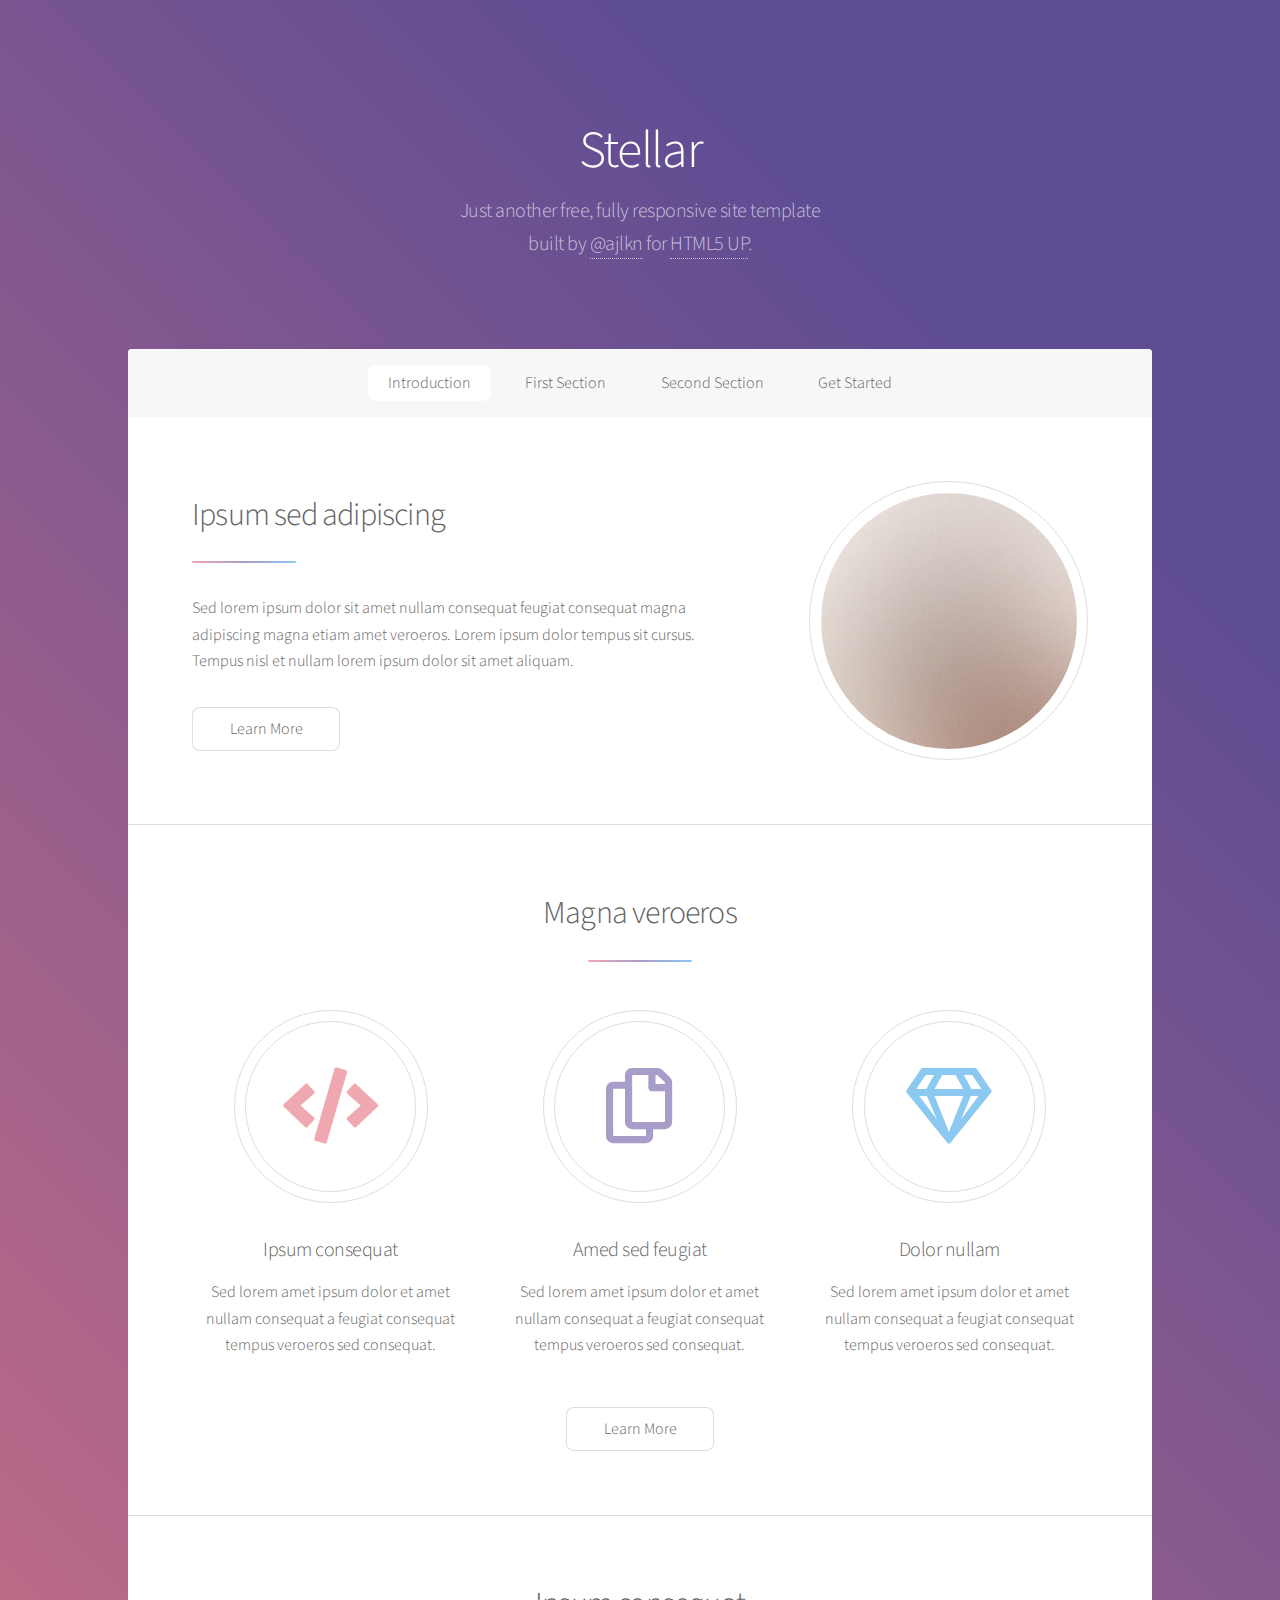
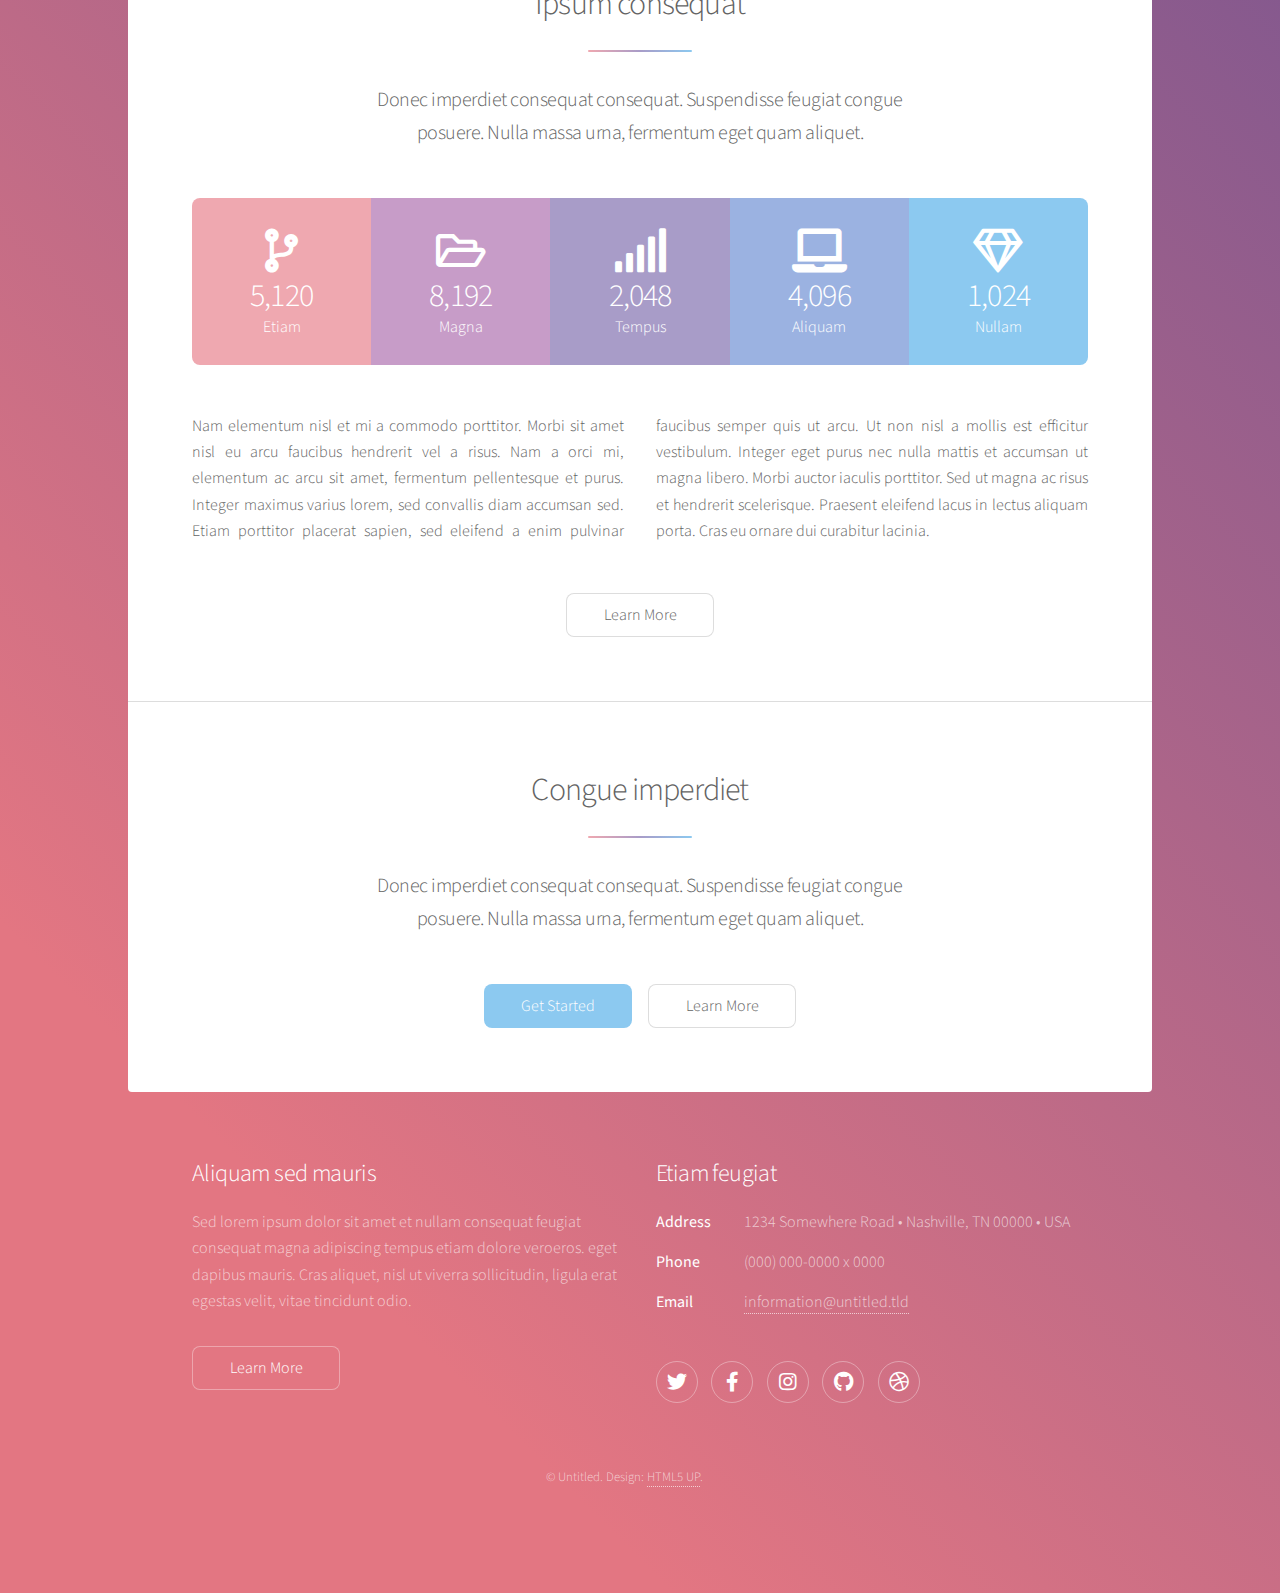
==== commit 7501db8b: "switch to stellar" ====
--- a/index.html
+++ b/index.html
@@ -1,466 +1,179 @@
 <!DOCTYPE HTML>
 <!--
-	Paradigm Shift by HTML5 UP
+	Stellar by HTML5 UP
 	html5up.net | @ajlkn
 	Free for personal and commercial use under the CCA 3.0 license (html5up.net/license)
 -->
 <html>
 	<head>
-		<title>Paradigm Shift by HTML5 UP</title>
+		<title>Stellar by HTML5 UP</title>
 		<meta charset="utf-8" />
 		<meta name="viewport" content="width=device-width, initial-scale=1, user-scalable=no" />
-		<meta name="description" content="" />
-		<meta name="keywords" content="" />
 		<link rel="stylesheet" href="assets/css/main.css" />
+		<noscript><link rel="stylesheet" href="assets/css/noscript.css" /></noscript>
 	</head>
 	<body class="is-preload">
 
 		<!-- Wrapper -->
 			<div id="wrapper">
 
-				<!-- Intro -->
-					<section class="intro">
-						<header>
-							<h1>Paradigm Shift</h1>
-							<p>A free responsive site template designed by <a href="https://twitter.com/ajlkn">@ajlkn</a> / <a href="https://html5up.net">HTML5 UP</a></p>
-							<ul class="actions">
-								<li><a href="#first" class="arrow scrolly"><span class="label">Next</span></a></li>
-							</ul>
-						</header>
-						<div class="content">
-							<span class="image fill" data-position="center"><img src="images/pic01.jpg" alt="" /></span>
-						</div>
-					</section>
+				<!-- Header -->
+					<header id="header" class="alt">
+						<span class="logo"><img src="images/logo.svg" alt="" /></span>
+						<h1>Stellar</h1>
+						<p>Just another free, fully responsive site template<br />
+						built by <a href="https://twitter.com/ajlkn">@ajlkn</a> for <a href="https://html5up.net">HTML5 UP</a>.</p>
+					</header>
 
-				<!-- Section -->
-					<section id="first">
-						<header>
-							<h2>Magna sed nullam nisl adipiscing</h2>
-						</header>
-						<div class="content">
-							<p><strong>Lorem ipsum dolor</strong> sit amet consectetur adipiscing elit. Duis dapibus rutrum facilisis. Class aptent taciti sociosqu ad litora torquent per conubia nostra, per inceptos himenaeos. Etiam tristique libero eu nibh porttitor amet fermentum. Nullam venenatis erat id vehicula ultrices sed ultricies condimentum. Magna sed etiam consequat, et lorem adipiscing sed nulla. Volutpat nisl et tempus et dolor libero, feugiat magna tempus, sed et lorem adipiscing.</p>
-							<span class="image main"><img src="images/pic02.jpg" alt="" /></span>
-						</div>
-					</section>
+				<!-- Nav -->
+					<nav id="nav">
+						<ul>
+							<li><a href="#intro" class="active">Introduction</a></li>
+							<li><a href="#first">First Section</a></li>
+							<li><a href="#second">Second Section</a></li>
+							<li><a href="#cta">Get Started</a></li>
+						</ul>
+					</nav>
 
-				<!-- Section -->
-					<section>
-						<header>
-							<h2>Feugiat consequat tempus ultrices</h2>
-						</header>
-						<div class="content">
-							<p><strong>Etiam tristique libero</strong> eu nibh porttitor amet fermentum. Nullam venenatis erat id vehicula ultrices sed ultricies condimentum.</p>
-							<ul class="feature-icons">
-								<li class="icon solid fa-laptop">Consequat tempus</li>
-								<li class="icon solid fa-bolt">Etiam adipiscing</li>
-								<li class="icon solid fa-signal">Libero nullam</li>
-								<li class="icon solid fa-cog">Blandit condimentum</li>
-								<li class="icon solid fa-map-marker-alt">Lorem ipsum dolor</li>
-								<li class="icon solid fa-code">Nibh amet venenatis</li>
-							</ul>
-							<p>Vehicula ultrices sed ultricies condimentum. Magna sed etiam consequat, et lorem adipiscing sed nulla. Volutpat nisl et tempus et dolor libero, feugiat magna tempus, sed et lorem adipiscing.</p>
-						</div>
-					</section>
+				<!-- Main -->
+					<div id="main">
 
-				<!-- Section -->
-					<section>
-						<header>
-							<h2>Ultrices erat magna sed condimentum</h2>
-						</header>
-						<div class="content">
-							<p><strong>Integer mollis egestas</strong> nam maximus erat id euismod egestas. Pellentesque sapien ac quam. Lorem ipsum dolor sit nullam.</p>
-
-							<!-- Section -->
-								<section>
-									<header>
-										<h3>Erat aliquam</h3>
-										<p>Vehicula ultrices dolor amet ultricies et condimentum. Magna sed etiam consequat, et lorem adipiscing sed dolor sit amet, consectetur amet do eiusmod tempor incididunt  ipsum suspendisse ultrices gravida.</p>
-									</header>
+						<!-- Introduction -->
+							<section id="intro" class="main">
+								<div class="spotlight">
 									<div class="content">
-										<div class="gallery">
-											<a href="images/gallery/fulls/01.jpg" class="landscape"><img src="images/gallery/thumbs/01.jpg" alt="" /></a>
-											<a href="images/gallery/fulls/02.jpg"><img src="images/gallery/thumbs/02.jpg" alt="" /></a>
-											<a href="images/gallery/fulls/03.jpg"><img src="images/gallery/thumbs/03.jpg" alt="" /></a>
-											<a href="images/gallery/fulls/04.jpg" class="landscape"><img src="images/gallery/thumbs/04.jpg" alt="" /></a>
-										</div>
+										<header class="major">
+											<h2>Ipsum sed adipiscing</h2>
+										</header>
+										<p>Sed lorem ipsum dolor sit amet nullam consequat feugiat consequat magna
+										adipiscing magna etiam amet veroeros. Lorem ipsum dolor tempus sit cursus.
+										Tempus nisl et nullam lorem ipsum dolor sit amet aliquam.</p>
+										<ul class="actions">
+											<li><a href="generic.html" class="button">Learn More</a></li>
+										</ul>
 									</div>
-								</section>
-
-							<!-- Section -->
-								<section>
-									<header>
-										<h3>Nisl consequat</h3>
-										<p>Aenean ornare velit lacus, ac varius enim ullamcorper eu. Proin aliquam sed facilisis ante interdum congue. Integer mollis, nisl amet convallis, porttitor magna ullamcorper, amet mauris. Ut magna finibus nisi nec lacinia ipsum maximus.</p>
-									</header>
-									<div class="content">
-										<div class="gallery">
-											<a href="images/gallery/fulls/05.jpg" class="landscape"><img src="images/gallery/thumbs/05.jpg" alt="" /></a>
-											<a href="images/gallery/fulls/06.jpg"><img src="images/gallery/thumbs/06.jpg" alt="" /></a>
-											<a href="images/gallery/fulls/07.jpg"><img src="images/gallery/thumbs/07.jpg" alt="" /></a>
-										</div>
-									</div>
-								</section>
-
-							<!-- Section -->
-								<section>
-									<header>
-										<h3>Lorem gravida</h3>
-										<p>Proin aliquam facilisis ante interdum. Sed nulla amet lorem feugiat tempus aenean ornare velit lacus, ac varius sed enim lorem ullamcorper dolore.  ac varius enim lorem ullamcorper dolore. Proin aliquam facilisis.</p>
-									</header>
-									<div class="content">
-										<div class="gallery">
-											<a href="images/gallery/fulls/08.jpg" class="portrait"><img src="images/gallery/thumbs/08.jpg" alt="" /></a>
-											<a href="images/gallery/fulls/09.jpg" class="portrait"><img src="images/gallery/thumbs/09.jpg" alt="" /></a>
-											<a href="images/gallery/fulls/10.jpg" class="landscape"><img src="images/gallery/thumbs/10.jpg" alt="" /></a>
-										</div>
-									</div>
-								</section>
-
-						</div>
-					</section>
-
-				<!-- Section -->
-					<section>
-						<header>
-							<h2>Duis sed adpiscing veroeros amet</h2>
-						</header>
-						<div class="content">
-							<p><strong>Proin tempus feugiat</strong> sed varius enim lorem ullamcorper dolore aliquam aenean ornare velit lacus, ac varius enim lorem ullamcorper dolore.</p>
-							<ul class="actions">
-								<li><a href="#" class="button primary large">Get Started</a></li>
-								<li><a href="#" class="button large">Learn More</a></li>
-							</ul>
-						</div>
-					</section>
-
-				<!-- Elements -->
-				<!--
-					<section>
-						<header>
-							<h2>Elements</h2>
-						</header>
-						<div class="content">
-
-							<section>
-								<header>
-									<h3>Text</h3>
-								</header>
-								<div class="content">
-									<p>This is <b>bold</b> and this is <strong>strong</strong>. This is <i>italic</i> and this is <em>emphasized</em>.
-									This is <sup>superscript</sup> text and this is <sub>subscript</sub> text.
-									This is <u>underlined</u> and this is code: <code>for (;;) { ... }</code>. Finally, <a href="#">this is a link</a>.</p>
-									<hr />
-									<h2>Heading Level 2</h2>
-									<h3>Heading Level 3</h3>
-									<h4>Heading Level 4</h4>
-									<h5>Heading Level 5</h5>
-									<hr />
-									<h5>Blockquote</h5>
-									<blockquote>Fringilla nisl. Donec accumsan interdum nisi, quis tincidunt felis sagittis eget tempus euismod. Vestibulum ante ipsum primis in faucibus vestibulum. Blandit adipiscing eu felis iaculis volutpat ac adipiscing accumsan faucibus. Vestibulum ante ipsum primis in faucibus lorem ipsum dolor sit amet nullam adipiscing eu felis.</blockquote>
-									<h5>Preformatted</h5>
-									<pre><code>i = 0;
-
-while (!deck.isInOrder()) {
-  print 'Iteration ' + i;
-  deck.shuffle();
-  i++;
-}
-
-print 'Sorted in ' + i + ' iterations.';</code></pre>
+									<span class="image"><img src="images/pic01.jpg" alt="" /></span>
 								</div>
 							</section>
 
-							<section>
-								<header>
-									<h3>Lists</h3>
+						<!-- First Section -->
+							<section id="first" class="main special">
+								<header class="major">
+									<h2>Magna veroeros</h2>
 								</header>
-								<div class="content">
-
-									<h4>Unordered</h4>
-									<ul>
-										<li>Dolor pulvinar etiam.</li>
-										<li>Sagittis adipiscing.</li>
-										<li>Felis enim feugiat.</li>
+								<ul class="features">
+									<li>
+										<span class="icon solid major style1 fa-code"></span>
+										<h3>Ipsum consequat</h3>
+										<p>Sed lorem amet ipsum dolor et amet nullam consequat a feugiat consequat tempus veroeros sed consequat.</p>
+									</li>
+									<li>
+										<span class="icon major style3 fa-copy"></span>
+										<h3>Amed sed feugiat</h3>
+										<p>Sed lorem amet ipsum dolor et amet nullam consequat a feugiat consequat tempus veroeros sed consequat.</p>
+									</li>
+									<li>
+										<span class="icon major style5 fa-gem"></span>
+										<h3>Dolor nullam</h3>
+										<p>Sed lorem amet ipsum dolor et amet nullam consequat a feugiat consequat tempus veroeros sed consequat.</p>
+									</li>
+								</ul>
+								<footer class="major">
+									<ul class="actions special">
+										<li><a href="generic.html" class="button">Learn More</a></li>
 									</ul>
-
-									<h4>Alternate</h4>
-									<ul class="alt">
-										<li>Dolor pulvinar etiam.</li>
-										<li>Sagittis adipiscing.</li>
-										<li>Felis enim feugiat.</li>
-									</ul>
-
-									<h4>Ordered</h4>
-									<ol>
-										<li>Dolor pulvinar etiam.</li>
-										<li>Etiam vel felis viverra.</li>
-										<li>Felis enim feugiat.</li>
-										<li>Dolor pulvinar etiam.</li>
-										<li>Etiam vel felis lorem.</li>
-										<li>Felis enim et feugiat.</li>
-									</ol>
-									<h4>Icons</h4>
-									<ul class="icons">
-										<li><a href="#" class="icon brands fa-twitter"><span class="label">Twitter</span></a></li>
-										<li><a href="#" class="icon brands fa-facebook-f"><span class="label">Facebook</span></a></li>
-										<li><a href="#" class="icon brands fa-instagram"><span class="label">Instagram</span></a></li>
-										<li><a href="#" class="icon brands fa-github"><span class="label">Github</span></a></li>
-									</ul>
-
-									<h4>Actions</h4>
-									<ul class="actions">
-										<li><a href="#" class="button primary">Default</a></li>
-										<li><a href="#" class="button">Default</a></li>
-									</ul>
-									<ul class="actions stacked">
-										<li><a href="#" class="button primary">Default</a></li>
-										<li><a href="#" class="button">Default</a></li>
-									</ul>
-								</div>
+								</footer>
 							</section>
 
-							<section>
-								<header>
-									<h3>Table</h3>
+						<!-- Second Section -->
+							<section id="second" class="main special">
+								<header class="major">
+									<h2>Ipsum consequat</h2>
+									<p>Donec imperdiet consequat consequat. Suspendisse feugiat congue<br />
+									posuere. Nulla massa urna, fermentum eget quam aliquet.</p>
 								</header>
-								<div class="content">
-									<h4>Default</h4>
-									<div class="table-wrapper">
-										<table>
-											<thead>
-												<tr>
-													<th>Name</th>
-													<th>Description</th>
-													<th>Price</th>
-												</tr>
-											</thead>
-											<tbody>
-												<tr>
-													<td>Item One</td>
-													<td>Ante turpis integer aliquet porttitor.</td>
-													<td>29.99</td>
-												</tr>
-												<tr>
-													<td>Item Two</td>
-													<td>Vis ac commodo adipiscing arcu aliquet.</td>
-													<td>19.99</td>
-												</tr>
-												<tr>
-													<td>Item Three</td>
-													<td> Morbi faucibus arcu accumsan lorem.</td>
-													<td>29.99</td>
-												</tr>
-												<tr>
-													<td>Item Four</td>
-													<td>Vitae integer tempus condimentum.</td>
-													<td>19.99</td>
-												</tr>
-												<tr>
-													<td>Item Five</td>
-													<td>Ante turpis integer aliquet porttitor.</td>
-													<td>29.99</td>
-												</tr>
-											</tbody>
-											<tfoot>
-												<tr>
-													<td colspan="2"></td>
-													<td>100.00</td>
-												</tr>
-											</tfoot>
-										</table>
-									</div>
-
-									<h4>Alternate</h4>
-									<div class="table-wrapper">
-										<table class="alt">
-											<thead>
-												<tr>
-													<th>Name</th>
-													<th>Description</th>
-													<th>Price</th>
-												</tr>
-											</thead>
-											<tbody>
-												<tr>
-													<td>Item One</td>
-													<td>Ante turpis integer aliquet porttitor.</td>
-													<td>29.99</td>
-												</tr>
-												<tr>
-													<td>Item Two</td>
-													<td>Vis ac commodo adipiscing arcu aliquet.</td>
-													<td>19.99</td>
-												</tr>
-												<tr>
-													<td>Item Three</td>
-													<td> Morbi faucibus arcu accumsan lorem.</td>
-													<td>29.99</td>
-												</tr>
-												<tr>
-													<td>Item Four</td>
-													<td>Vitae integer tempus condimentum.</td>
-													<td>19.99</td>
-												</tr>
-												<tr>
-													<td>Item Five</td>
-													<td>Ante turpis integer aliquet porttitor.</td>
-													<td>29.99</td>
-												</tr>
-											</tbody>
-											<tfoot>
-												<tr>
-													<td colspan="2"></td>
-													<td>100.00</td>
-												</tr>
-											</tfoot>
-										</table>
-									</div>
-								</div>
+								<ul class="statistics">
+									<li class="style1">
+										<span class="icon solid fa-code-branch"></span>
+										<strong>5,120</strong> Etiam
+									</li>
+									<li class="style2">
+										<span class="icon fa-folder-open"></span>
+										<strong>8,192</strong> Magna
+									</li>
+									<li class="style3">
+										<span class="icon solid fa-signal"></span>
+										<strong>2,048</strong> Tempus
+									</li>
+									<li class="style4">
+										<span class="icon solid fa-laptop"></span>
+										<strong>4,096</strong> Aliquam
+									</li>
+									<li class="style5">
+										<span class="icon fa-gem"></span>
+										<strong>1,024</strong> Nullam
+									</li>
+								</ul>
+								<p class="content">Nam elementum nisl et mi a commodo porttitor. Morbi sit amet nisl eu arcu faucibus hendrerit vel a risus. Nam a orci mi, elementum ac arcu sit amet, fermentum pellentesque et purus. Integer maximus varius lorem, sed convallis diam accumsan sed. Etiam porttitor placerat sapien, sed eleifend a enim pulvinar faucibus semper quis ut arcu. Ut non nisl a mollis est efficitur vestibulum. Integer eget purus nec nulla mattis et accumsan ut magna libero. Morbi auctor iaculis porttitor. Sed ut magna ac risus et hendrerit scelerisque. Praesent eleifend lacus in lectus aliquam porta. Cras eu ornare dui curabitur lacinia.</p>
+								<footer class="major">
+									<ul class="actions special">
+										<li><a href="generic.html" class="button">Learn More</a></li>
+									</ul>
+								</footer>
 							</section>
 
-							<section>
-								<header>
-									<h3>Buttons</h3>
+						<!-- Get Started -->
+							<section id="cta" class="main special">
+								<header class="major">
+									<h2>Congue imperdiet</h2>
+									<p>Donec imperdiet consequat consequat. Suspendisse feugiat congue<br />
+									posuere. Nulla massa urna, fermentum eget quam aliquet.</p>
 								</header>
-								<div class="content">
-									<ul class="actions">
-										<li><a href="#" class="button primary">Primary</a></li>
-										<li><a href="#" class="button">Default</a></li>
+								<footer class="major">
+									<ul class="actions special">
+										<li><a href="generic.html" class="button primary">Get Started</a></li>
+										<li><a href="generic.html" class="button">Learn More</a></li>
 									</ul>
-									<ul class="actions">
-										<li><a href="#" class="button large">Large</a></li>
-										<li><a href="#" class="button">Default</a></li>
-										<li><a href="#" class="button small">Small</a></li>
-									</ul>
-									<ul class="actions">
-										<li><a href="#" class="button primary icon solid fa-download">Icon</a></li>
-										<li><a href="#" class="button icon solid fa-download">Icon</a></li>
-									</ul>
-									<ul class="actions">
-										<li><span class="button primary disabled">Disabled</span></li>
-										<li><span class="button disabled">Disabled</span></li>
-									</ul>
-								</div>
+								</footer>
 							</section>
 
-							<section>
-								<header>
-									<h3>Form</h3>
-								</header>
-								<div class="content">
-									<form method="post" action="#">
-										<div class="fields">
-											<div class="field half">
-												<label for="demo-name">Name</label>
-												<input type="text" name="demo-name" id="demo-name" value="" placeholder="Jane Doe" />
-											</div>
-											<div class="field half">
-												<label for="demo-email">Email</label>
-												<input type="email" name="demo-email" id="demo-email" value="" placeholder="jane@untitled.tld" />
-											</div>
-											<div class="field">
-												<label for="demo-category">Category</label>
-												<select name="demo-category" id="demo-category">
-													<option value="">-</option>
-													<option value="1">Manufacturing</option>
-													<option value="1">Shipping</option>
-													<option value="1">Administration</option>
-													<option value="1">Human Resources</option>
-												</select>
-											</div>
-											<div class="field half">
-												<input type="radio" id="demo-priority-low" name="demo-priority" checked>
-												<label for="demo-priority-low">Low</label>
-											</div>
-											<div class="field half">
-												<input type="radio" id="demo-priority-high" name="demo-priority">
-												<label for="demo-priority-high">High</label>
-											</div>
-											<div class="field half">
-												<input type="checkbox" id="demo-copy" name="demo-copy">
-												<label for="demo-copy">Email me a copy</label>
-											</div>
-											<div class="field half">
-												<input type="checkbox" id="demo-human" name="demo-human" checked>
-												<label for="demo-human">Not a robot</label>
-											</div>
-											<div class="field">
-												<label for="demo-message">Message</label>
-												<textarea name="demo-message" id="demo-message" placeholder="Enter your message" rows="6"></textarea>
-											</div>
-										</div>
-										<ul class="actions">
-											<li><input type="submit" value="Send Message" class="primary" /></li>
-											<li><input type="reset" value="Reset" /></li>
-										</ul>
-									</form>
-								</div>
-							</section>
+					</div>
 
-						</div>
-					</section>
-				-->
-
-				<!-- Section -->
-					<section>
-						<header>
-							<h2>Get in touch</h2>
-						</header>
-						<div class="content">
-							<p><strong>Auctor commodo</strong> interdum et malesuada fames ac ante ipsum primis in faucibus. Pellentesque venenatis dolor imperdiet dolor mattis sagittis.</p>
-							<form>
-								<div class="fields">
-									<div class="field half">
-										<input type="text" name="name" id="name" placeholder="Name" />
-									</div>
-									<div class="field half">
-										<input type="email" name="email" id="email" placeholder="Email" />
-									</div>
-									<div class="field">
-										<textarea name="message" id="message" placeholder="Message" rows="7"></textarea>
-									</div>
-								</div>
-								<ul class="actions">
-									<li><input type="submit" value="Send Message" class="button primary" /></li>
-								</ul>
-							</form>
-						</div>
-						<footer>
-							<ul class="items">
-								<li>
-									<h3>Email</h3>
-									<a href="#">information@untitled.ext</a>
-								</li>
-								<li>
-									<h3>Phone</h3>
-									<a href="#">(000) 000-0000</a>
-								</li>
-								<li>
-									<h3>Address</h3>
-									<span>1234 Somewhere Road, Nashville, TN 00000</span>
-								</li>
-								<li>
-									<h3>Elsewhere</h3>
-									<ul class="icons">
-										<li><a href="#" class="icon brands fa-twitter"><span class="label">Twitter</span></a></li>
-										<li><a href="#" class="icon brands fa-facebook-f"><span class="label">Facebook</span></a></li>
-										<li><a href="#" class="icon brands fa-instagram"><span class="label">Instagram</span></a></li>
-										<li><a href="#" class="icon brands fa-linkedin-in"><span class="label">LinkedIn</span></a></li>
-										<li><a href="#" class="icon brands fa-github"><span class="label">GitHub</span></a></li>
-										<li><a href="#" class="icon brands fa-codepen"><span class="label">Codepen</span></a></li>
-									</ul>
-								</li>
+				<!-- Footer -->
+					<footer id="footer">
+						<section>
+							<h2>Aliquam sed mauris</h2>
+							<p>Sed lorem ipsum dolor sit amet et nullam consequat feugiat consequat magna adipiscing tempus etiam dolore veroeros. eget dapibus mauris. Cras aliquet, nisl ut viverra sollicitudin, ligula erat egestas velit, vitae tincidunt odio.</p>
+							<ul class="actions">
+								<li><a href="generic.html" class="button">Learn More</a></li>
 							</ul>
-						</footer>
-					</section>
-
-				<!-- Copyright -->
-					<div class="copyright">&copy; Untitled. All rights reserved. Design: <a href="https://html5up.net">HTML5 UP</a>.</div>
+						</section>
+						<section>
+							<h2>Etiam feugiat</h2>
+							<dl class="alt">
+								<dt>Address</dt>
+								<dd>1234 Somewhere Road &bull; Nashville, TN 00000 &bull; USA</dd>
+								<dt>Phone</dt>
+								<dd>(000) 000-0000 x 0000</dd>
+								<dt>Email</dt>
+								<dd><a href="#">information@untitled.tld</a></dd>
+							</dl>
+							<ul class="icons">
+								<li><a href="#" class="icon brands fa-twitter alt"><span class="label">Twitter</span></a></li>
+								<li><a href="#" class="icon brands fa-facebook-f alt"><span class="label">Facebook</span></a></li>
+								<li><a href="#" class="icon brands fa-instagram alt"><span class="label">Instagram</span></a></li>
+								<li><a href="#" class="icon brands fa-github alt"><span class="label">GitHub</span></a></li>
+								<li><a href="#" class="icon brands fa-dribbble alt"><span class="label">Dribbble</span></a></li>
+							</ul>
+						</section>
+						<p class="copyright">&copy; Untitled. Design: <a href="https://html5up.net">HTML5 UP</a>.</p>
+					</footer>
 
 			</div>
 
 		<!-- Scripts -->
 			<script src="assets/js/jquery.min.js"></script>
+			<script src="assets/js/jquery.scrollex.min.js"></script>
 			<script src="assets/js/jquery.scrolly.min.js"></script>
 			<script src="assets/js/browser.min.js"></script>
 			<script src="assets/js/breakpoints.min.js"></script>
--- a/assets/css/main.css
+++ b/assets/css/main.css
@@ -1,8 +1,8 @@
 @import url(fontawesome-all.min.css);
-@import url("https://fonts.googleapis.com/css?family=Source+Sans+Pro:300,600,700,300i,600i,700i|Raleway:600,800");
+@import 'https://fonts.googleapis.com/css?family=Source+Sans+Pro:300,400';
 
 /*
-	Paradigm Shift by HTML5 UP
+	Stellar by HTML5 UP
 	html5up.net | @ajlkn
 	Free for personal and commercial use under the CCA 3.0 license (html5up.net/license)
 */
@@ -98,13 +98,12 @@
 		box-sizing: inherit;
 	}
 
-	html {
-		overflow-x: hidden;
-	}
-
 	body {
-		background: #ffffff;
-		overflow-x: hidden;
+		background-color: #935d8c;
+		background-image: url("images/overlay.png"), -moz-linear-gradient(45deg, #e37682 15%, #5f4d93 85%);
+		background-image: url("images/overlay.png"), -webkit-linear-gradient(45deg, #e37682 15%, #5f4d93 85%);
+		background-image: url("images/overlay.png"), -ms-linear-gradient(45deg, #e37682 15%, #5f4d93 85%);
+		background-image: url("images/overlay.png"), linear-gradient(45deg, #e37682 15%, #5f4d93 85%);
 	}
 
 		body.is-preload *, body.is-preload *:before, body.is-preload *:after {
@@ -118,76 +117,60 @@
 			transition: none !important;
 		}
 
-/* Typography */
-
-	html {
-		font-size: 18pt;
-	}
-
-		@media screen and (max-width: 1920px) {
-
-			html {
-				font-size: 13pt;
-			}
-
-		}
-
-		@media screen and (max-width: 1152px) {
-
-			html {
+/* Type */
+
+	body {
+		background-color: #935d8c;
+		color: rgba(255, 255, 255, 0.65);
+	}
+
+	body, input, select, textarea {
+		font-family: "Source Sans Pro", Helvetica, sans-serif;
+		font-size: 17pt;
+		font-weight: 300;
+		line-height: 1.65;
+	}
+
+		@media screen and (max-width: 1680px) {
+
+			body, input, select, textarea {
 				font-size: 14pt;
 			}
 
 		}
 
-		@media screen and (max-width: 736px) {
-
-			html {
+		@media screen and (max-width: 1280px) {
+
+			body, input, select, textarea {
 				font-size: 12pt;
 			}
 
 		}
 
-		@media screen and (max-width: 480px) {
-
-			html {
+		@media screen and (max-width: 360px) {
+
+			body, input, select, textarea {
 				font-size: 11pt;
 			}
 
 		}
 
-	body {
-		background-color: #ffffff;
-		color: #000000;
-	}
-
-	body, input, select, textarea {
-		color: #000000;
-		font-family: "Source Sans Pro", Helvetica, sans-serif;
-		font-size: 1rem;
-		font-weight: 300;
-		letter-spacing: 0.0375em;
-		line-height: 2;
-	}
-
 	a {
-		-moz-transition: border-bottom-color 0.25s ease-in-out;
-		-webkit-transition: border-bottom-color 0.25s ease-in-out;
-		-ms-transition: border-bottom-color 0.25s ease-in-out;
-		transition: border-bottom-color 0.25s ease-in-out;
+		-moz-transition: color 0.2s ease, border-bottom 0.2s ease;
+		-webkit-transition: color 0.2s ease, border-bottom 0.2s ease;
+		-ms-transition: color 0.2s ease, border-bottom 0.2s ease;
+		transition: color 0.2s ease, border-bottom 0.2s ease;
 		text-decoration: none;
-		color: #000000;
 		border-bottom: dotted 1px;
+		color: inherit;
 	}
 
 		a:hover {
-			text-decoration: none;
 			border-bottom-color: transparent;
 		}
 
 	strong, b {
-		font-weight: 600;
-		color: #000000;
+		font-weight: 400;
 	}
 
 	em, i {
@@ -195,17 +178,26 @@
 	}
 
 	p {
-		margin: 0 0 2rem 0;
-	}
+		margin: 0 0 2em 0;
+	}
+
+		p.content {
+			-moz-columns: 20em 2;
+			-webkit-columns: 20em 2;
+			-ms-columns: 20em 2;
+			columns: 20em 2;
+			-moz-column-gap: 2em;
+			-webkit-column-gap: 2em;
+			-ms-column-gap: 2em;
+			column-gap: 2em;
+			text-align: justify;
+		}
 
 	h1, h2, h3, h4, h5, h6 {
-		color: #000000;
-		font-family: "Raleway", Helvetica, sans-serif;
-		font-weight: 600;
-		letter-spacing: 0.175em;
-		line-height: 1.75;
-		margin: 0 0 1.5rem 0;
-		text-transform: uppercase;
+		font-weight: 300;
+		line-height: 1.5;
+		margin: 0 0 0.7em 0;
+		letter-spacing: -0.025em;
 	}
 
 		h1 a, h2 a, h3 a, h4 a, h5 a, h6 a {
@@ -214,147 +206,130 @@
 		}
 
 	h1 {
-		font-family: "Source Sans Pro", Helvetica, sans-serif;
-		font-size: 5rem;
-		font-weight: 700;
-		letter-spacing: -0.05em;
-		line-height: 1.1;
-		margin: 0 0 1.5rem 0;
-		text-transform: none;
+		font-size: 2.5em;
+		line-height: 1.2;
 	}
 
 	h2 {
-		font-size: 1.25rem;
-		font-weight: 800;
-		margin: 0 0 2rem 0;
+		font-size: 1.5em;
 	}
 
 	h3 {
-		font-size: 0.875rem;
+		font-size: 1.25em;
 	}
 
 	h4 {
-		font-size: 0.875rem;
+		font-size: 1.1em;
 	}
 
 	h5 {
-		font-size: 0.75rem;
+		font-size: 0.9em;
 	}
 
 	h6 {
-		font-size: 0.625rem;
+		font-size: 0.7em;
 	}
 
 	@media screen and (max-width: 736px) {
 
 		h1 {
-			font-size: 4.5rem;
-			line-height: 1.1;
-		}
-
-		h2 {
-			font-size: 1.25rem;
-			line-height: 1.7;
-		}
-
-		h3 {
-			font-size: 0.9rem;
-		}
-
-		h4 {
-			font-size: 0.75rem;
-		}
-
-		h5 {
-			font-size: 0.675rem;
-		}
-
-	}
-
-	@media screen and (max-width: 360px) {
-
-		h1 {
-			font-size: 3.75rem;
-		}
-
-		h2 {
-			font-size: 1.125rem;
-		}
-
-		h3 {
-			font-size: 0.8rem;
-		}
-
-		h4 {
-			font-size: 0.675rem;
-		}
-
-		h5 {
-			font-size: 0.675rem;
+			font-size: 2em;
 		}
 
 	}
 
 	sub {
-		font-size: 0.8rem;
+		font-size: 0.8em;
 		position: relative;
-		top: 0.5rem;
+		top: 0.5em;
 	}
 
 	sup {
-		font-size: 0.8rem;
+		font-size: 0.8em;
 		position: relative;
-		top: -0.5rem;
+		top: -0.5em;
 	}
 
 	blockquote {
-		border-left: solid 0.5rem rgba(144, 144, 144, 0.25);
+		border-left: solid 4px;
 		font-style: italic;
-		margin: 0 0 2rem 0;
-		padding: 1rem 0 1rem 2rem;
+		margin: 0 0 2em 0;
+		padding: 0.5em 0 0.5em 2em;
 	}
 
 	code {
-		background: rgba(144, 144, 144, 0.1);
-		border-radius: 0.325rem;
+		border-radius: 8px;
+		border: solid 1px;
 		font-family: "Courier New", monospace;
-		font-size: 0.9rem;
-		margin: 0 0.25rem;
-		padding: 0.25rem 0.65rem;
+		font-size: 0.9em;
+		margin: 0 0.25em;
+		padding: 0.25em 0.65em;
 	}
 
 	pre {
 		-webkit-overflow-scrolling: touch;
 		font-family: "Courier New", monospace;
-		font-size: 0.9rem;
-		margin: 0 0 2rem 0;
-		width: 100%;
+		font-size: 0.9em;
+		margin: 0 0 2em 0;
 	}
 
 		pre code {
 			display: block;
 			line-height: 1.75;
-			padding: 1rem 1.5rem;
+			padding: 1em 1.5em;
 			overflow-x: auto;
 		}
 
 	hr {
 		border: 0;
-		border-bottom: solid 2px rgba(144, 144, 144, 0.25);
-		margin: 3rem 0;
+		border-bottom: solid 1px;
+		margin: 2em 0;
 	}
 
 		hr.major {
-			margin: 5rem 0;
-		}
-
-		@media screen and (max-width: 736px) {
-
-			hr.major {
-				margin: 3rem 0;
-			}
-
-		}
+			margin: 3em 0;
+		}
+
+	.align-left {
+		text-align: left;
+	}
+
+	.align-center {
+		text-align: center;
+	}
+
+	.align-right {
+		text-align: right;
+	}
+
+	input, select, textarea {
+		color: #ffffff;
+	}
+
+	a:hover {
+		color: #ffffff;
+	}
+
+	strong, b {
+		color: #ffffff;
+	}
+
+	h1, h2, h3, h4, h5, h6 {
+		color: #ffffff;
+	}
+
+	blockquote {
+		border-left-color: rgba(255, 255, 255, 0.35);
+	}
+
+	code {
+		background: rgba(255, 255, 255, 0.075);
+		border-color: rgba(255, 255, 255, 0.35);
+	}
+
+	hr {
+		border-bottom-color: rgba(255, 255, 255, 0.35);
+	}
 
 /* Row */
 
@@ -499,107 +474,107 @@
 
 		.row.gtr-0 {
 			margin-top: 0;
-			margin-left: 0rem;
+			margin-left: 0em;
 		}
 
 			.row.gtr-0 > * {
-				padding: 0 0 0 0rem;
+				padding: 0 0 0 0em;
 			}
 
 			.row.gtr-0.gtr-uniform {
-				margin-top: 0rem;
+				margin-top: 0em;
 			}
 
 				.row.gtr-0.gtr-uniform > * {
-					padding-top: 0rem;
+					padding-top: 0em;
 				}
 
 		.row.gtr-25 {
 			margin-top: 0;
-			margin-left: -0.5rem;
+			margin-left: -0.375em;
 		}
 
 			.row.gtr-25 > * {
-				padding: 0 0 0 0.5rem;
+				padding: 0 0 0 0.375em;
 			}
 
 			.row.gtr-25.gtr-uniform {
-				margin-top: -0.5rem;
+				margin-top: -0.375em;
 			}
 
 				.row.gtr-25.gtr-uniform > * {
-					padding-top: 0.5rem;
+					padding-top: 0.375em;
 				}
 
 		.row.gtr-50 {
 			margin-top: 0;
-			margin-left: -1rem;
+			margin-left: -0.75em;
 		}
 
 			.row.gtr-50 > * {
-				padding: 0 0 0 1rem;
+				padding: 0 0 0 0.75em;
 			}
 
 			.row.gtr-50.gtr-uniform {
-				margin-top: -1rem;
+				margin-top: -0.75em;
 			}
 
 				.row.gtr-50.gtr-uniform > * {
-					padding-top: 1rem;
+					padding-top: 0.75em;
 				}
 
 		.row {
 			margin-top: 0;
-			margin-left: -2rem;
+			margin-left: -1.5em;
 		}
 
 			.row > * {
-				padding: 0 0 0 2rem;
+				padding: 0 0 0 1.5em;
 			}
 
 			.row.gtr-uniform {
-				margin-top: -2rem;
+				margin-top: -1.5em;
 			}
 
 				.row.gtr-uniform > * {
-					padding-top: 2rem;
+					padding-top: 1.5em;
 				}
 
 		.row.gtr-150 {
 			margin-top: 0;
-			margin-left: -3rem;
+			margin-left: -2.25em;
 		}
 
 			.row.gtr-150 > * {
-				padding: 0 0 0 3rem;
+				padding: 0 0 0 2.25em;
 			}
 
 			.row.gtr-150.gtr-uniform {
-				margin-top: -3rem;
+				margin-top: -2.25em;
 			}
 
 				.row.gtr-150.gtr-uniform > * {
-					padding-top: 3rem;
+					padding-top: 2.25em;
 				}
 
 		.row.gtr-200 {
 			margin-top: 0;
-			margin-left: -4rem;
+			margin-left: -3em;
 		}
 
 			.row.gtr-200 > * {
-				padding: 0 0 0 4rem;
+				padding: 0 0 0 3em;
 			}
 
 			.row.gtr-200.gtr-uniform {
-				margin-top: -4rem;
+				margin-top: -3em;
 			}
 
 				.row.gtr-200.gtr-uniform > * {
-					padding-top: 4rem;
-				}
-
-		@media screen and (max-width: 1920px) {
+					padding-top: 3em;
+				}
+
+		@media screen and (max-width: 1680px) {
 
 			.row {
 				display: flex;
@@ -742,104 +717,104 @@
 
 				.row.gtr-0 {
 					margin-top: 0;
-					margin-left: 0rem;
+					margin-left: 0em;
 				}
 
 					.row.gtr-0 > * {
-						padding: 0 0 0 0rem;
+						padding: 0 0 0 0em;
 					}
 
 					.row.gtr-0.gtr-uniform {
-						margin-top: 0rem;
+						margin-top: 0em;
 					}
 
 						.row.gtr-0.gtr-uniform > * {
-							padding-top: 0rem;
+							padding-top: 0em;
 						}
 
 				.row.gtr-25 {
 					margin-top: 0;
-					margin-left: -0.5rem;
+					margin-left: -0.375em;
 				}
 
 					.row.gtr-25 > * {
-						padding: 0 0 0 0.5rem;
+						padding: 0 0 0 0.375em;
 					}
 
 					.row.gtr-25.gtr-uniform {
-						margin-top: -0.5rem;
+						margin-top: -0.375em;
 					}
 
 						.row.gtr-25.gtr-uniform > * {
-							padding-top: 0.5rem;
+							padding-top: 0.375em;
 						}
 
 				.row.gtr-50 {
 					margin-top: 0;
-					margin-left: -1rem;
+					margin-left: -0.75em;
 				}
 
 					.row.gtr-50 > * {
-						padding: 0 0 0 1rem;
+						padding: 0 0 0 0.75em;
 					}
 
 					.row.gtr-50.gtr-uniform {
-						margin-top: -1rem;
+						margin-top: -0.75em;
 					}
 
 						.row.gtr-50.gtr-uniform > * {
-							padding-top: 1rem;
+							padding-top: 0.75em;
 						}
 
 				.row {
 					margin-top: 0;
-					margin-left: -2rem;
+					margin-left: -1.5em;
 				}
 
 					.row > * {
-						padding: 0 0 0 2rem;
+						padding: 0 0 0 1.5em;
 					}
 
 					.row.gtr-uniform {
-						margin-top: -2rem;
+						margin-top: -1.5em;
 					}
 
 						.row.gtr-uniform > * {
-							padding-top: 2rem;
+							padding-top: 1.5em;
 						}
 
 				.row.gtr-150 {
 					margin-top: 0;
-					margin-left: -3rem;
+					margin-left: -2.25em;
 				}
 
 					.row.gtr-150 > * {
-						padding: 0 0 0 3rem;
+						padding: 0 0 0 2.25em;
 					}
 
 					.row.gtr-150.gtr-uniform {
-						margin-top: -3rem;
+						margin-top: -2.25em;
 					}
 
 						.row.gtr-150.gtr-uniform > * {
-							padding-top: 3rem;
+							padding-top: 2.25em;
 						}
 
 				.row.gtr-200 {
 					margin-top: 0;
-					margin-left: -4rem;
+					margin-left: -3em;
 				}
 
 					.row.gtr-200 > * {
-						padding: 0 0 0 4rem;
+						padding: 0 0 0 3em;
 					}
 
 					.row.gtr-200.gtr-uniform {
-						margin-top: -4rem;
+						margin-top: -3em;
 					}
 
 						.row.gtr-200.gtr-uniform > * {
-							padding-top: 4rem;
+							padding-top: 3em;
 						}
 
 		}
@@ -987,109 +962,109 @@
 
 				.row.gtr-0 {
 					margin-top: 0;
-					margin-left: 0rem;
+					margin-left: 0em;
 				}
 
 					.row.gtr-0 > * {
-						padding: 0 0 0 0rem;
+						padding: 0 0 0 0em;
 					}
 
 					.row.gtr-0.gtr-uniform {
-						margin-top: 0rem;
+						margin-top: 0em;
 					}
 
 						.row.gtr-0.gtr-uniform > * {
-							padding-top: 0rem;
+							padding-top: 0em;
 						}
 
 				.row.gtr-25 {
 					margin-top: 0;
-					margin-left: -0.375rem;
+					margin-left: -0.375em;
 				}
 
 					.row.gtr-25 > * {
-						padding: 0 0 0 0.375rem;
+						padding: 0 0 0 0.375em;
 					}
 
 					.row.gtr-25.gtr-uniform {
-						margin-top: -0.375rem;
+						margin-top: -0.375em;
 					}
 
 						.row.gtr-25.gtr-uniform > * {
-							padding-top: 0.375rem;
+							padding-top: 0.375em;
 						}
 
 				.row.gtr-50 {
 					margin-top: 0;
-					margin-left: -0.75rem;
+					margin-left: -0.75em;
 				}
 
 					.row.gtr-50 > * {
-						padding: 0 0 0 0.75rem;
+						padding: 0 0 0 0.75em;
 					}
 
 					.row.gtr-50.gtr-uniform {
-						margin-top: -0.75rem;
+						margin-top: -0.75em;
 					}
 
 						.row.gtr-50.gtr-uniform > * {
-							padding-top: 0.75rem;
+							padding-top: 0.75em;
 						}
 
 				.row {
 					margin-top: 0;
-					margin-left: -1.5rem;
+					margin-left: -1.5em;
 				}
 
 					.row > * {
-						padding: 0 0 0 1.5rem;
+						padding: 0 0 0 1.5em;
 					}
 
 					.row.gtr-uniform {
-						margin-top: -1.5rem;
+						margin-top: -1.5em;
 					}
 
 						.row.gtr-uniform > * {
-							padding-top: 1.5rem;
+							padding-top: 1.5em;
 						}
 
 				.row.gtr-150 {
 					margin-top: 0;
-					margin-left: -2.25rem;
+					margin-left: -2.25em;
 				}
 
 					.row.gtr-150 > * {
-						padding: 0 0 0 2.25rem;
+						padding: 0 0 0 2.25em;
 					}
 
 					.row.gtr-150.gtr-uniform {
-						margin-top: -2.25rem;
+						margin-top: -2.25em;
 					}
 
 						.row.gtr-150.gtr-uniform > * {
-							padding-top: 2.25rem;
+							padding-top: 2.25em;
 						}
 
 				.row.gtr-200 {
 					margin-top: 0;
-					margin-left: -3rem;
+					margin-left: -3em;
 				}
 
 					.row.gtr-200 > * {
-						padding: 0 0 0 3rem;
+						padding: 0 0 0 3em;
 					}
 
 					.row.gtr-200.gtr-uniform {
-						margin-top: -3rem;
+						margin-top: -3em;
 					}
 
 						.row.gtr-200.gtr-uniform > * {
-							padding-top: 3rem;
+							padding-top: 3em;
 						}
 
 		}
 
-		@media screen and (max-width: 1152px) {
+		@media screen and (max-width: 980px) {
 
 			.row {
 				display: flex;
@@ -1232,104 +1207,104 @@
 
 				.row.gtr-0 {
 					margin-top: 0;
-					margin-left: 0rem;
+					margin-left: 0em;
 				}
 
 					.row.gtr-0 > * {
-						padding: 0 0 0 0rem;
+						padding: 0 0 0 0em;
 					}
 
 					.row.gtr-0.gtr-uniform {
-						margin-top: 0rem;
+						margin-top: 0em;
 					}
 
 						.row.gtr-0.gtr-uniform > * {
-							padding-top: 0rem;
+							padding-top: 0em;
 						}
 
 				.row.gtr-25 {
 					margin-top: 0;
-					margin-left: -0.375rem;
+					margin-left: -0.375em;
 				}
 
 					.row.gtr-25 > * {
-						padding: 0 0 0 0.375rem;
+						padding: 0 0 0 0.375em;
 					}
 
 					.row.gtr-25.gtr-uniform {
-						margin-top: -0.375rem;
+						margin-top: -0.375em;
 					}
 
 						.row.gtr-25.gtr-uniform > * {
-							padding-top: 0.375rem;
+							padding-top: 0.375em;
 						}
 
 				.row.gtr-50 {
 					margin-top: 0;
-					margin-left: -0.75rem;
+					margin-left: -0.75em;
 				}
 
 					.row.gtr-50 > * {
-						padding: 0 0 0 0.75rem;
+						padding: 0 0 0 0.75em;
 					}
 
 					.row.gtr-50.gtr-uniform {
-						margin-top: -0.75rem;
+						margin-top: -0.75em;
 					}
 
 						.row.gtr-50.gtr-uniform > * {
-							padding-top: 0.75rem;
+							padding-top: 0.75em;
 						}
 
 				.row {
 					margin-top: 0;
-					margin-left: -1.5rem;
+					margin-left: -1.5em;
 				}
 
 					.row > * {
-						padding: 0 0 0 1.5rem;
+						padding: 0 0 0 1.5em;
 					}
 
 					.row.gtr-uniform {
-						margin-top: -1.5rem;
+						margin-top: -1.5em;
 					}
 
 						.row.gtr-uniform > * {
-							padding-top: 1.5rem;
+							padding-top: 1.5em;
 						}
 
 				.row.gtr-150 {
 					margin-top: 0;
-					margin-left: -2.25rem;
+					margin-left: -2.25em;
 				}
 
 					.row.gtr-150 > * {
-						padding: 0 0 0 2.25rem;
+						padding: 0 0 0 2.25em;
 					}
 
 					.row.gtr-150.gtr-uniform {
-						margin-top: -2.25rem;
+						margin-top: -2.25em;
 					}
 
 						.row.gtr-150.gtr-uniform > * {
-							padding-top: 2.25rem;
+							padding-top: 2.25em;
 						}
 
 				.row.gtr-200 {
 					margin-top: 0;
-					margin-left: -3rem;
+					margin-left: -3em;
 				}
 
 					.row.gtr-200 > * {
-						padding: 0 0 0 3rem;
+						padding: 0 0 0 3em;
 					}
 
 					.row.gtr-200.gtr-uniform {
-						margin-top: -3rem;
+						margin-top: -3em;
 					}
 
 						.row.gtr-200.gtr-uniform > * {
-							padding-top: 3rem;
+							padding-top: 3em;
 						}
 
 		}
@@ -1477,104 +1452,104 @@
 
 				.row.gtr-0 {
 					margin-top: 0;
-					margin-left: 0rem;
+					margin-left: 0em;
 				}
 
 					.row.gtr-0 > * {
-						padding: 0 0 0 0rem;
+						padding: 0 0 0 0em;
 					}
 
 					.row.gtr-0.gtr-uniform {
-						margin-top: 0rem;
+						margin-top: 0em;
 					}
 
 						.row.gtr-0.gtr-uniform > * {
-							padding-top: 0rem;
+							padding-top: 0em;
 						}
 
 				.row.gtr-25 {
 					margin-top: 0;
-					margin-left: -0.3125rem;
+					margin-left: -0.25em;
 				}
 
 					.row.gtr-25 > * {
-						padding: 0 0 0 0.3125rem;
+						padding: 0 0 0 0.25em;
 					}
 
 					.row.gtr-25.gtr-uniform {
-						margin-top: -0.3125rem;
+						margin-top: -0.25em;
 					}
 
 						.row.gtr-25.gtr-uniform > * {
-							padding-top: 0.3125rem;
+							padding-top: 0.25em;
 						}
 
 				.row.gtr-50 {
 					margin-top: 0;
-					margin-left: -0.625rem;
+					margin-left: -0.5em;
 				}
 
 					.row.gtr-50 > * {
-						padding: 0 0 0 0.625rem;
+						padding: 0 0 0 0.5em;
 					}
 
 					.row.gtr-50.gtr-uniform {
-						margin-top: -0.625rem;
+						margin-top: -0.5em;
 					}
 
 						.row.gtr-50.gtr-uniform > * {
-							padding-top: 0.625rem;
+							padding-top: 0.5em;
 						}
 
 				.row {
 					margin-top: 0;
-					margin-left: -1.25rem;
+					margin-left: -1em;
 				}
 
 					.row > * {
-						padding: 0 0 0 1.25rem;
+						padding: 0 0 0 1em;
 					}
 
 					.row.gtr-uniform {
-						margin-top: -1.25rem;
+						margin-top: -1em;
 					}
 
 						.row.gtr-uniform > * {
-							padding-top: 1.25rem;
+							padding-top: 1em;
 						}
 
 				.row.gtr-150 {
 					margin-top: 0;
-					margin-left: -1.875rem;
+					margin-left: -1.5em;
 				}
 
 					.row.gtr-150 > * {
-						padding: 0 0 0 1.875rem;
+						padding: 0 0 0 1.5em;
 					}
 
 					.row.gtr-150.gtr-uniform {
-						margin-top: -1.875rem;
+						margin-top: -1.5em;
 					}
 
 						.row.gtr-150.gtr-uniform > * {
-							padding-top: 1.875rem;
+							padding-top: 1.5em;
 						}
 
 				.row.gtr-200 {
 					margin-top: 0;
-					margin-left: -2.5rem;
+					margin-left: -2em;
 				}
 
 					.row.gtr-200 > * {
-						padding: 0 0 0 2.5rem;
+						padding: 0 0 0 2em;
 					}
 
 					.row.gtr-200.gtr-uniform {
-						margin-top: -2.5rem;
+						margin-top: -2em;
 					}
 
 						.row.gtr-200.gtr-uniform > * {
-							padding-top: 2.5rem;
+							padding-top: 2em;
 						}
 
 		}
@@ -1722,104 +1697,104 @@
 
 				.row.gtr-0 {
 					margin-top: 0;
-					margin-left: 0rem;
+					margin-left: 0em;
 				}
 
 					.row.gtr-0 > * {
-						padding: 0 0 0 0rem;
+						padding: 0 0 0 0em;
 					}
 
 					.row.gtr-0.gtr-uniform {
-						margin-top: 0rem;
+						margin-top: 0em;
 					}
 
 						.row.gtr-0.gtr-uniform > * {
-							padding-top: 0rem;
+							padding-top: 0em;
 						}
 
 				.row.gtr-25 {
 					margin-top: 0;
-					margin-left: -0.3125rem;
+					margin-left: -0.3125em;
 				}
 
 					.row.gtr-25 > * {
-						padding: 0 0 0 0.3125rem;
+						padding: 0 0 0 0.3125em;
 					}
 
 					.row.gtr-25.gtr-uniform {
-						margin-top: -0.3125rem;
+						margin-top: -0.3125em;
 					}
 
 						.row.gtr-25.gtr-uniform > * {
-							padding-top: 0.3125rem;
+							padding-top: 0.3125em;
 						}
 
 				.row.gtr-50 {
 					margin-top: 0;
-					margin-left: -0.625rem;
+					margin-left: -0.625em;
 				}
 
 					.row.gtr-50 > * {
-						padding: 0 0 0 0.625rem;
+						padding: 0 0 0 0.625em;
 					}
 
 					.row.gtr-50.gtr-uniform {
-						margin-top: -0.625rem;
+						margin-top: -0.625em;
 					}
 
 						.row.gtr-50.gtr-uniform > * {
-							padding-top: 0.625rem;
+							padding-top: 0.625em;
 						}
 
 				.row {
 					margin-top: 0;
-					margin-left: -1.25rem;
+					margin-left: -1.25em;
 				}
 
 					.row > * {
-						padding: 0 0 0 1.25rem;
+						padding: 0 0 0 1.25em;
 					}
 
 					.row.gtr-uniform {
-						margin-top: -1.25rem;
+						margin-top: -1.25em;
 					}
 
 						.row.gtr-uniform > * {
-							padding-top: 1.25rem;
+							padding-top: 1.25em;
 						}
 
 				.row.gtr-150 {
 					margin-top: 0;
-					margin-left: -1.875rem;
+					margin-left: -1.875em;
 				}
 
 					.row.gtr-150 > * {
-						padding: 0 0 0 1.875rem;
+						padding: 0 0 0 1.875em;
 					}
 
 					.row.gtr-150.gtr-uniform {
-						margin-top: -1.875rem;
+						margin-top: -1.875em;
 					}
 
 						.row.gtr-150.gtr-uniform > * {
-							padding-top: 1.875rem;
+							padding-top: 1.875em;
 						}
 
 				.row.gtr-200 {
 					margin-top: 0;
-					margin-left: -2.5rem;
+					margin-left: -2.5em;
 				}
 
 					.row.gtr-200 > * {
-						padding: 0 0 0 2.5rem;
+						padding: 0 0 0 2.5em;
 					}
 
 					.row.gtr-200.gtr-uniform {
-						margin-top: -2.5rem;
+						margin-top: -2.5em;
 					}
 
 						.row.gtr-200.gtr-uniform > * {
-							padding-top: 2.5rem;
+							padding-top: 2.5em;
 						}
 
 		}
@@ -1827,13 +1802,15 @@
 /* Box */
 
 	.box {
-		border: solid 2px rgba(144, 144, 144, 0.25);
-		border-radius: 0.325rem;
-		margin-bottom: 2rem;
-		padding: 1.5rem;
-	}
-
-		.box > :last-child {
+		border-radius: 8px;
+		border: solid;
+		margin-bottom: 2em;
+		padding: 1.5em;
+	}
+
+		.box > :last-child,
+		.box > :last-child > :last-child,
+		.box > :last-child > :last-child > :last-child {
 			margin-bottom: 0;
 		}
 
@@ -1842,6 +1819,10 @@
 			border-radius: 0;
 			padding: 0;
 		}
+
+	.box {
+		border-color: rgba(255, 255, 255, 0.35);
+	}
 
 /* Button */
 
@@ -1854,86 +1835,39 @@
 		-webkit-appearance: none;
 		-ms-appearance: none;
 		appearance: none;
-		-moz-transition: background-color 0.25s ease-in-out, box-shadow 0.25s ease-in-out, color 0.25s ease-in-out;
-		-webkit-transition: background-color 0.25s ease-in-out, box-shadow 0.25s ease-in-out, color 0.25s ease-in-out;
-		-ms-transition: background-color 0.25s ease-in-out, box-shadow 0.25s ease-in-out, color 0.25s ease-in-out;
-		transition: background-color 0.25s ease-in-out, box-shadow 0.25s ease-in-out, color 0.25s ease-in-out;
-		background-color: transparent;
-		border-radius: 0.325rem;
+		-moz-transition: background-color 0.2s ease-in-out, color 0.2s ease-in-out;
+		-webkit-transition: background-color 0.2s ease-in-out, color 0.2s ease-in-out;
+		-ms-transition: background-color 0.2s ease-in-out, color 0.2s ease-in-out;
+		transition: background-color 0.2s ease-in-out, color 0.2s ease-in-out;
+		border-radius: 8px;
 		border: 0;
-		box-shadow: inset 0 0 0 2px rgba(144, 144, 144, 0.25);
-		color: #000000 !important;
 		cursor: pointer;
 		display: inline-block;
-		font-family: "Raleway", Helvetica, sans-serif;
-		font-size: 0.6rem;
-		font-weight: 600;
-		height: 3rem;
-		letter-spacing: 0.175em;
-		line-height: 3rem;
-		padding: 0 2rem;
+		font-weight: 300;
+		height: 2.75em;
+		line-height: 2.75em;
+		min-width: 9.25em;
+		padding: 0 1.5em;
 		text-align: center;
 		text-decoration: none;
-		text-transform: uppercase;
 		white-space: nowrap;
 	}
 
-		input[type="submit"]:hover,
-		input[type="reset"]:hover,
-		input[type="button"]:hover,
-		button:hover,
-		.button:hover {
-			box-shadow: inset 0 0 0 2px #2ee4bb;
-			color: #2ee4bb !important;
-		}
-
-		input[type="submit"]:active,
-		input[type="reset"]:active,
-		input[type="button"]:active,
-		button:active,
-		.button:active {
-			background-color: rgba(73, 252, 212, 0.25);
-			box-shadow: inset 0 0 0 2px #2ee4bb;
-			color: #2ee4bb !important;
-		}
-
-		input[type="submit"].small,
-		input[type="reset"].small,
-		input[type="button"].small,
-		button.small,
-		.button.small {
-			font-size: 0.5rem;
-			height: 2.25rem;
-			line-height: 2.25rem;
-			padding: 0 1.25rem;
-		}
-
-		input[type="submit"].large,
-		input[type="reset"].large,
-		input[type="button"].large,
-		button.large,
-		.button.large {
-			font-size: 0.7rem;
-			height: 3.2625rem;
-			line-height: 3.2625rem;
-			padding: 0 3.25rem;
-		}
-
-		input[type="submit"].wide,
-		input[type="reset"].wide,
-		input[type="button"].wide,
-		button.wide,
-		.button.wide {
-			min-width: 13rem;
-		}
-
-		input[type="submit"].icon:before,
-		input[type="reset"].icon:before,
-		input[type="button"].icon:before,
-		button.icon:before,
-		.button.icon:before {
-			margin-right: 0.5rem;
-		}
+		input[type="submit"].icon,
+		input[type="reset"].icon,
+		input[type="button"].icon,
+		button.icon,
+		.button.icon {
+			padding-left: 1.35em;
+		}
+
+			input[type="submit"].icon:before,
+			input[type="reset"].icon:before,
+			input[type="button"].icon:before,
+			button.icon:before,
+			.button.icon:before {
+				margin-right: 0.5em;
+			}
 
 		input[type="submit"].fit,
 		input[type="reset"].fit,
@@ -1941,6 +1875,22 @@
 		button.fit,
 		.button.fit {
 			width: 100%;
+		}
+
+		input[type="submit"].small,
+		input[type="reset"].small,
+		input[type="button"].small,
+		button.small,
+		.button.small {
+			font-size: 0.8em;
+		}
+
+		input[type="submit"].large,
+		input[type="reset"].large,
+		input[type="button"].large,
+		button.large,
+		.button.large {
+			font-size: 1.35em;
 		}
 
 		input[type="submit"].disabled, input[type="submit"]:disabled,
@@ -1956,14 +1906,60 @@
 			opacity: 0.25;
 		}
 
+		@media screen and (max-width: 736px) {
+
+			input[type="submit"],
+			input[type="reset"],
+			input[type="button"],
+			button,
+			.button {
+				min-width: 0;
+			}
+
+		}
+
+	input[type="submit"],
+	input[type="reset"],
+	input[type="button"],
+	button,
+	.button {
+		background-color: transparent;
+		box-shadow: inset 0 0 0 1px rgba(255, 255, 255, 0.35);
+		color: #ffffff !important;
+	}
+
+		input[type="submit"]:hover,
+		input[type="reset"]:hover,
+		input[type="button"]:hover,
+		button:hover,
+		.button:hover {
+			background-color: rgba(255, 255, 255, 0.075);
+		}
+
+		input[type="submit"]:active,
+		input[type="reset"]:active,
+		input[type="button"]:active,
+		button:active,
+		.button:active {
+			background-color: rgba(255, 255, 255, 0.2);
+		}
+
+		input[type="submit"].icon:before,
+		input[type="reset"].icon:before,
+		input[type="button"].icon:before,
+		button.icon:before,
+		.button.icon:before {
+			color: rgba(255, 255, 255, 0.5);
+		}
+
 		input[type="submit"].primary,
 		input[type="reset"].primary,
 		input[type="button"].primary,
 		button.primary,
 		.button.primary {
-			background-color: #49fcd4;
+			background-color: #8cc9f0;
+			color: #ffffff !important;
 			box-shadow: none;
-			color: #000000 !important;
 		}
 
 			input[type="submit"].primary:hover,
@@ -1971,7 +1967,7 @@
 			input[type="button"].primary:hover,
 			button.primary:hover,
 			.button.primary:hover {
-				background-color: #93ffe7;
+				background-color: #9acff2;
 			}
 
 			input[type="submit"].primary:active,
@@ -1979,139 +1975,45 @@
 			input[type="button"].primary:active,
 			button.primary:active,
 			.button.primary:active {
-				background-color: #44f2cb;
-			}
-
-		@media screen and (max-width: 736px) {
-
-			input[type="submit"],
-			input[type="reset"],
-			input[type="button"],
-			button,
-			.button {
-				font-size: 0.7rem;
-				height: 3.3rem;
-				line-height: 3.3rem;
-			}
-
-				input[type="submit"].large,
-				input[type="reset"].large,
-				input[type="button"].large,
-				button.large,
-				.button.large {
-					font-size: 0.8rem;
-					height: 3.75rem;
-					line-height: 3.75rem;
-				}
-
-				input[type="submit"].small,
-				input[type="reset"].small,
-				input[type="button"].small,
-				button.small,
-				.button.small {
-					font-size: 0.6rem;
-					height: 3rem;
-					line-height: 3rem;
-				}
-
-		}
+				background-color: #7ec3ee;
+			}
+
+			input[type="submit"].primary.icon:before,
+			input[type="reset"].primary.icon:before,
+			input[type="button"].primary.icon:before,
+			button.primary.icon:before,
+			.button.primary.icon:before {
+				color: #ffffff !important;
+			}
 
 /* Form */
 
 	form {
-		margin: 0 0 2rem 0;
-	}
-
-		form > :last-child {
-			margin-bottom: 0;
-		}
-
-		form > .fields {
-			display: -moz-flex;
-			display: -webkit-flex;
-			display: -ms-flex;
-			display: flex;
-			-moz-flex-wrap: wrap;
-			-webkit-flex-wrap: wrap;
-			-ms-flex-wrap: wrap;
-			flex-wrap: wrap;
-			margin: -2rem 0 2rem -2rem;
-			width: calc(100% + 4rem);
-		}
-
-			form > .fields > .field {
-				-moz-flex-grow: 0;
-				-webkit-flex-grow: 0;
-				-ms-flex-grow: 0;
-				flex-grow: 0;
-				-moz-flex-shrink: 0;
-				-webkit-flex-shrink: 0;
-				-ms-flex-shrink: 0;
-				flex-shrink: 0;
-				padding: 2rem 0 0 2rem;
-				width: calc(100% - 2rem);
-			}
-
-				form > .fields > .field > :last-child {
-					margin-bottom: 0;
-				}
-
-				form > .fields > .field.half {
-					width: calc(50% - 1rem);
-				}
-
-				form > .fields > .field.third {
-					width: calc(100%/3 - 0.66667rem);
-				}
-
-				form > .fields > .field.quarter {
-					width: calc(25% - 0.5rem);
-				}
-
-		@media screen and (max-width: 480px) {
-
-			form > .fields {
-				margin: -1.5rem 0 2rem -1.5rem;
-				width: calc(100% + 3rem);
-			}
-
-				form > .fields > .field {
-					padding: 1.5rem 0 0 1.5rem;
-					width: calc(100% - 1.5rem);
-				}
-
-					form > .fields > .field.half {
-						width: calc(100% - 1.5rem);
-					}
-
-					form > .fields > .field.third {
-						width: calc(100% - 1.5rem);
-					}
-
-					form > .fields > .field.quarter {
-						width: calc(100% - 1.5rem);
-					}
-
-		}
+		margin: 0 0 2em 0;
+	}
+
+	label {
+		display: block;
+		font-size: 0.9em;
+		font-weight: 400;
+		margin: 0 0 1em 0;
+	}
 
 	input[type="text"],
 	input[type="password"],
 	input[type="email"],
-	input[type="tel"],
-	input[type="search"],
-	input[type="url"],
 	select,
 	textarea {
 		-moz-appearance: none;
 		-webkit-appearance: none;
 		-ms-appearance: none;
 		appearance: none;
-		border-radius: 0.325rem;
-		border: solid 2px rgba(144, 144, 144, 0.25);
+		border-radius: 8px;
+		border: solid 1px;
 		color: inherit;
 		display: block;
 		outline: 0;
-		padding: 0 1rem;
+		padding: 0 1em;
 		text-decoration: none;
 		width: 100%;
 	}
@@ -2119,71 +2021,37 @@
 		input[type="text"]:invalid,
 		input[type="password"]:invalid,
 		input[type="email"]:invalid,
-		input[type="tel"]:invalid,
-		input[type="search"]:invalid,
-		input[type="url"]:invalid,
 		select:invalid,
 		textarea:invalid {
 			box-shadow: none;
 		}
 
-		input[type="text"]:focus,
-		input[type="password"]:focus,
-		input[type="email"]:focus,
-		input[type="tel"]:focus,
-		input[type="search"]:focus,
-		input[type="url"]:focus,
-		select:focus,
-		textarea:focus {
-			border-color: #2ee4bb;
-		}
-
-	label {
-		color: #000000;
-		display: block;
-		font-family: "Raleway", Helvetica, sans-serif;
-		font-size: 0.75rem;
-		font-weight: 600;
-		letter-spacing: 0.175em;
-		line-height: 1.75;
-		margin: 0 0 1rem 0;
-		text-transform: uppercase;
-	}
+	select {
+		background-size: 1.25rem;
+		background-repeat: no-repeat;
+		background-position: calc(100% - 1rem) center;
+		height: 2.75em;
+		padding-right: 2.75em;
+		text-overflow: ellipsis;
+	}
+
+		select:focus::-ms-value {
+			background-color: transparent;
+		}
+
+		select::-ms-expand {
+			display: none;
+		}
 
 	input[type="text"],
 	input[type="password"],
 	input[type="email"],
-	input[type="tel"],
-	input[type="search"],
-	input[type="url"] {
-		height: 3rem;
-	}
-
 	select {
-		background-image: url("data:image/svg+xml;charset=utf8,%3Csvg xmlns='http://www.w3.org/2000/svg' width='40' height='40' preserveAspectRatio='none' viewBox='0 0 40 40'%3E%3Cpath d='M9.4,12.3l10.4,10.4l10.4-10.4c0.2-0.2,0.5-0.4,0.9-0.4c0.3,0,0.6,0.1,0.9,0.4l3.3,3.3c0.2,0.2,0.4,0.5,0.4,0.9 c0,0.4-0.1,0.6-0.4,0.9L20.7,31.9c-0.2,0.2-0.5,0.4-0.9,0.4c-0.3,0-0.6-0.1-0.9-0.4L4.3,17.3c-0.2-0.2-0.4-0.5-0.4-0.9 c0-0.4,0.1-0.6,0.4-0.9l3.3-3.3c0.2-0.2,0.5-0.4,0.9-0.4S9.1,12.1,9.4,12.3z' fill='rgba(144, 144, 144, 0.25)' /%3E%3C/svg%3E");
-		background-position: calc(100% - 1rem) center;
-		background-repeat: no-repeat;
-		background-size: 1.25rem;
-		height: 3rem;
-		padding-right: 3rem;
-		text-overflow: ellipsis;
-	}
-
-		select option {
-			background-color: #ffffff;
-			color: #000000;
-		}
-
-		select:focus::-ms-value {
-			background-color: transparent;
-		}
-
-		select::-ms-expand {
-			display: none;
-		}
+		height: 2.75em;
+	}
 
 	textarea {
-		padding: 0.75rem 1rem;
+		padding: 0.75em 1em;
 	}
 
 	input[type="checkbox"],
@@ -2194,26 +2062,22 @@
 		appearance: none;
 		display: block;
 		float: left;
-		margin-right: -2rem;
+		margin-right: -2em;
 		opacity: 0;
-		width: 1rem;
+		width: 1em;
 		z-index: -1;
 	}
 
 		input[type="checkbox"] + label,
 		input[type="radio"] + label {
 			text-decoration: none;
-			color: #000000;
 			cursor: pointer;
 			display: inline-block;
-			font-family: "Source Sans Pro", Helvetica, sans-serif;
-			font-size: 1rem;
+			font-size: 1em;
 			font-weight: 300;
-			letter-spacing: 0.0375em;
-			padding-left: 2.675rem;
-			padding-right: 0.875rem;
+			padding-left: 2.4em;
+			padding-right: 0.75em;
 			position: relative;
-			text-transform: none;
 		}
 
 			input[type="checkbox"] + label:before,
@@ -2232,36 +2096,27 @@
 
 			input[type="checkbox"] + label:before,
 			input[type="radio"] + label:before {
-				border-radius: 0.325rem;
-				border: solid 2px rgba(144, 144, 144, 0.25);
+				border-radius: 8px;
+				border: solid 1px;
 				content: '';
 				display: inline-block;
-				font-size: 0.8rem;
-				height: 2.25rem;
+				font-size: 0.8em;
+				height: 2.0625em;
 				left: 0;
-				line-height: 2.25rem;
+				line-height: 2.0625em;
 				position: absolute;
 				text-align: center;
-				top: -0.15rem;
-				width: 2.25rem;
+				top: 0;
+				width: 2.0625em;
 			}
 
 		input[type="checkbox"]:checked + label:before,
 		input[type="radio"]:checked + label:before {
 			content: '\f00c';
-			background-color: #49fcd4;
-			border-color: #49fcd4;
-			color: #ffffff;
-		}
-
-		input[type="checkbox"]:focus + label:before,
-		input[type="radio"]:focus + label:before {
-			border-color: #49fcd4;
-			box-shadow: 0 0 0 1px #49fcd4;
 		}
 
 	input[type="checkbox"] + label:before {
-		border-radius: 0.325rem;
+		border-radius: 8px;
 	}
 
 	input[type="radio"] + label:before {
@@ -2270,54 +2125,103 @@
 
 	::-webkit-input-placeholder {
 		opacity: 1.0;
-		color: rgba(0, 0, 0, 0.25) !important;
 	}
 
 	:-moz-placeholder {
 		opacity: 1.0;
-		color: rgba(0, 0, 0, 0.25) !important;
 	}
 
 	::-moz-placeholder {
 		opacity: 1.0;
-		color: rgba(0, 0, 0, 0.25) !important;
 	}
 
 	:-ms-input-placeholder {
 		opacity: 1.0;
-		color: rgba(0, 0, 0, 0.25) !important;
-	}
-
-	@media screen and (max-width: 736px) {
-
-		label {
-			font-size: 0.675rem;
-		}
-
-		input[type="checkbox"] + label,
-		input[type="radio"] + label {
-			font-size: 1rem;
-		}
-
-	}
-
-	@media screen and (max-width: 360px) {
-
-		label {
-			font-size: 0.675rem;
-		}
-
-		input[type="checkbox"] + label,
-		input[type="radio"] + label {
-			font-size: 1rem;
-		}
-
+	}
+
+	label {
+		color: #ffffff;
+	}
+
+	input[type="text"],
+	input[type="password"],
+	input[type="email"],
+	select,
+	textarea {
+		background-color: rgba(255, 255, 255, 0.075);
+		border-color: rgba(255, 255, 255, 0.35);
+	}
+
+		input[type="text"]:focus,
+		input[type="password"]:focus,
+		input[type="email"]:focus,
+		select:focus,
+		textarea:focus {
+			border-color: #8cc9f0;
+			box-shadow: 0 0 0 1px #8cc9f0;
+		}
+
+	select {
+		background-image: url("data:image/svg+xml;charset=utf8,%3Csvg xmlns='http://www.w3.org/2000/svg' width='40' height='40' preserveAspectRatio='none' viewBox='0 0 40 40'%3E%3Cpath d='M9.4,12.3l10.4,10.4l10.4-10.4c0.2-0.2,0.5-0.4,0.9-0.4c0.3,0,0.6,0.1,0.9,0.4l3.3,3.3c0.2,0.2,0.4,0.5,0.4,0.9 c0,0.4-0.1,0.6-0.4,0.9L20.7,31.9c-0.2,0.2-0.5,0.4-0.9,0.4c-0.3,0-0.6-0.1-0.9-0.4L4.3,17.3c-0.2-0.2-0.4-0.5-0.4-0.9 c0-0.4,0.1-0.6,0.4-0.9l3.3-3.3c0.2-0.2,0.5-0.4,0.9-0.4S9.1,12.1,9.4,12.3z' fill='rgba(255, 255, 255, 0.35)' /%3E%3C/svg%3E");
+	}
+
+		select option {
+			color: #ffffff;
+			background: #935d8c;
+		}
+
+	input[type="checkbox"] + label,
+	input[type="radio"] + label {
+		color: rgba(255, 255, 255, 0.65);
+	}
+
+		input[type="checkbox"] + label:before,
+		input[type="radio"] + label:before {
+			background: rgba(255, 255, 255, 0.075);
+			border-color: rgba(255, 255, 255, 0.35);
+		}
+
+	input[type="checkbox"]:checked + label:before,
+	input[type="radio"]:checked + label:before {
+		background-color: #ffffff;
+		border-color: #ffffff;
+		color: #935d8c;
+	}
+
+	input[type="checkbox"]:focus + label:before,
+	input[type="radio"]:focus + label:before {
+		border-color: #8cc9f0;
+		box-shadow: 0 0 0 1px #8cc9f0;
+	}
+
+	::-webkit-input-placeholder {
+		color: rgba(255, 255, 255, 0.5) !important;
+	}
+
+	:-moz-placeholder {
+		color: rgba(255, 255, 255, 0.5) !important;
+	}
+
+	::-moz-placeholder {
+		color: rgba(255, 255, 255, 0.5) !important;
+	}
+
+	:-ms-input-placeholder {
+		color: rgba(255, 255, 255, 0.5) !important;
+	}
+
+	.formerize-placeholder {
+		color: rgba(255, 255, 255, 0.5) !important;
 	}
 
 /* Icon */
 
 	.icon {
 		text-decoration: none;
+		-moz-transition: background-color 0.2s ease-in-out, color 0.2s ease-in-out;
+		-webkit-transition: background-color 0.2s ease-in-out, color 0.2s ease-in-out;
+		-ms-transition: background-color 0.2s ease-in-out, color 0.2s ease-in-out;
+		transition: background-color 0.2s ease-in-out, color 0.2s ease-in-out;
 		border-bottom: none;
 		position: relative;
 	}
@@ -2339,6 +2243,10 @@
 			display: none;
 		}
 
+		.icon:before {
+			line-height: solid;
+		}
+
 		.icon.solid:before {
 			font-weight: 900;
 		}
@@ -2347,120 +2255,123 @@
 			font-family: 'Font Awesome 5 Brands';
 		}
 
+		.icon.major {
+			border: solid 1px;
+			display: inline-block;
+			border-radius: 100%;
+			padding: 0.65em;
+			margin: 0 0 2em 0;
+			cursor: default;
+		}
+
+			.icon.major:before {
+				display: inline-block;
+				font-size: 6.25rem;
+				width: 2.25em;
+				height: 2.25em;
+				line-height: 2.2em;
+				border-radius: 100%;
+				border: solid 1px;
+				text-align: center;
+			}
+
+		.icon.alt {
+			display: inline-block;
+			border: solid 1px;
+			border-radius: 100%;
+		}
+
+			.icon.alt:before {
+				display: block;
+				font-size: 1.25em;
+				width: 2em;
+				height: 2em;
+				text-align: center;
+				line-height: 2em;
+			}
+
+		.icon.style1 {
+			color: #efa8b0;
+		}
+
+		.icon.style2 {
+			color: #c79cc8;
+		}
+
+		.icon.style3 {
+			color: #a89cc8;
+		}
+
+		.icon.style4 {
+			color: #9bb2e1;
+		}
+
+		.icon.style5 {
+			color: #8cc9f0;
+		}
+
+		@media screen and (max-width: 1680px) {
+
+			.icon.major:before {
+				font-size: 5.5rem;
+			}
+
+		}
+
+		@media screen and (max-width: 1280px) {
+
+			.icon.major:before {
+				font-size: 4.75rem;
+			}
+
+		}
+
+		@media screen and (max-width: 736px) {
+
+			.icon.major {
+				margin: 0 0 1.5em 0;
+				padding: 0.35em;
+			}
+
+				.icon.major:before {
+					font-size: 3.5rem;
+				}
+
+		}
+
+	.icon.major {
+		border-color: rgba(255, 255, 255, 0.35);
+	}
+
+		.icon.major:before {
+			border-color: rgba(255, 255, 255, 0.35);
+		}
+
+	.icon.alt {
+		border-color: rgba(255, 255, 255, 0.35);
+		color: #ffffff;
+	}
+
+		.icon.alt:hover {
+			background-color: rgba(255, 255, 255, 0.075);
+		}
+
+		.icon.alt:active {
+			background-color: rgba(255, 255, 255, 0.2);
+		}
+
 /* Image */
 
 	.image {
+		border-radius: 8px;
 		border: 0;
 		display: inline-block;
 		position: relative;
 	}
 
 		.image img {
+			border-radius: 8px;
 			display: block;
-		}
-
-		.image[data-position] img {
-			-moz-object-fit: cover;
-			-webkit-object-fit: cover;
-			-ms-object-fit: cover;
-			object-fit: cover;
-			display: block;
-			position: absolute;
-			top: 0;
-			left: 0;
-			width: 100%;
-			height: 100%;
-		}
-
-		.image[data-position="top left"] img {
-			-moz-object-position: top left;
-			-webkit-object-position: top left;
-			-ms-object-position: top left;
-			object-position: top left;
-		}
-
-		.image[data-position="top"] img {
-			-moz-object-position: top;
-			-webkit-object-position: top;
-			-ms-object-position: top;
-			object-position: top;
-		}
-
-		.image[data-position="top right"] img {
-			-moz-object-position: top right;
-			-webkit-object-position: top right;
-			-ms-object-position: top right;
-			object-position: top right;
-		}
-
-		.image[data-position="right"] img {
-			-moz-object-position: right;
-			-webkit-object-position: right;
-			-ms-object-position: right;
-			object-position: right;
-		}
-
-		.image[data-position="bottom right"] img {
-			-moz-object-position: bottom right;
-			-webkit-object-position: bottom right;
-			-ms-object-position: bottom right;
-			object-position: bottom right;
-		}
-
-		.image[data-position="bottom"] img {
-			-moz-object-position: bottom;
-			-webkit-object-position: bottom;
-			-ms-object-position: bottom;
-			object-position: bottom;
-		}
-
-		.image[data-position="bottom left"] img {
-			-moz-object-position: bottom left;
-			-webkit-object-position: bottom left;
-			-ms-object-position: bottom left;
-			object-position: bottom left;
-		}
-
-		.image[data-position="left"] img {
-			-moz-object-position: left;
-			-webkit-object-position: left;
-			-ms-object-position: left;
-			object-position: left;
-		}
-
-		.image[data-position="center"] img {
-			-moz-object-position: center;
-			-webkit-object-position: center;
-			-ms-object-position: center;
-			object-position: center;
-		}
-
-		.image[data-position="25% 25%"] img {
-			-moz-object-position: 25% 25%;
-			-webkit-object-position: 25% 25%;
-			-ms-object-position: 25% 25%;
-			object-position: 25% 25%;
-		}
-
-		.image[data-position="75% 25%"] img {
-			-moz-object-position: 75% 25%;
-			-webkit-object-position: 75% 25%;
-			-ms-object-position: 75% 25%;
-			object-position: 75% 25%;
-		}
-
-		.image[data-position="75% 75%"] img {
-			-moz-object-position: 75% 75%;
-			-webkit-object-position: 75% 75%;
-			-ms-object-position: 75% 75%;
-			object-position: 75% 75%;
-		}
-
-		.image[data-position="25% 75%"] img {
-			-moz-object-position: 25% 75%;
-			-webkit-object-position: 25% 75%;
-			-ms-object-position: 25% 75%;
-			object-position: 25% 75%;
 		}
 
 		.image.left, .image.right {
@@ -2473,19 +2384,19 @@
 
 		.image.left {
 			float: left;
-			margin: 0 2rem 2rem 0;
-			top: 0.25rem;
+			margin: 0 1.5em 1em 0;
+			top: 0.25em;
 		}
 
 		.image.right {
 			float: right;
-			margin: 0 0 2rem 2rem;
-			top: 0.25rem;
+			margin: 0 0 1em 1.5em;
+			top: 0.25em;
 		}
 
 		.image.fit {
 			display: block;
-			margin: 0 0 2rem 0;
+			margin: 0 0 2em 0;
 			width: 100%;
 		}
 
@@ -2495,7 +2406,7 @@
 
 		.image.main {
 			display: block;
-			margin: 3rem 0;
+			margin: 0 0 3em 0;
 			width: 100%;
 		}
 
@@ -2503,46 +2414,26 @@
 				width: 100%;
 			}
 
-			.image.main:first-child {
-				margin-top: 0;
-			}
-
-		.image.fill {
-			height: 100%;
-			left: 0;
-			position: absolute;
-			top: 0;
-			width: 100%;
-		}
-
-			.image.fill img {
-				height: 100%;
-				left: 0;
-				position: absolute;
-				top: 0;
-				width: 100%;
-			}
-
 /* List */
 
 	ol {
 		list-style: decimal;
-		margin: 0 0 2rem 0;
-		padding-left: 1.25rem;
+		margin: 0 0 2em 0;
+		padding-left: 1.25em;
 	}
 
 		ol li {
-			padding-left: 0.25rem;
+			padding-left: 0.25em;
 		}
 
 	ul {
 		list-style: disc;
-		margin: 0 0 2rem 0;
-		padding-left: 1rem;
+		margin: 0 0 2em 0;
+		padding-left: 1em;
 	}
 
 		ul li {
-			padding-left: 0.325rem;
+			padding-left: 0.5em;
 		}
 
 		ul.alt {
@@ -2550,63 +2441,55 @@
 			padding-left: 0;
 		}
 
-			ul.alt > li {
-				border-top: solid 1px rgba(144, 144, 144, 0.25);
-				padding: 0.75rem 0;
-			}
-
-				ul.alt > li:first-child {
+			ul.alt li {
+				border-top: solid 1px;
+				padding: 0.5em 0;
+			}
+
+				ul.alt li:first-child {
 					border-top: 0;
 					padding-top: 0;
 				}
 
-				ul.alt > li:last-child {
-					padding-bottom: 0;
-				}
-
-		ul.items {
-			list-style: none;
-			padding-left: 0;
-		}
-
-			ul.items > li {
-				padding-left: 0;
-				margin: 0 0 3rem 0;
-			}
-
-				ul.items > li > h3 {
-					margin: 0 0 1rem 0;
-				}
-
-				ul.items > li > :last-child {
-					margin-bottom: 0;
-				}
-
-				ul.items > li:last-child {
-					margin-bottom: 0;
-				}
-
-		@media screen and (max-width: 736px) {
-
-			ul.items > li {
-				margin: 0 0 2rem 0;
-			}
-
-		}
-
 	dl {
-		margin: 0 0 2rem 0;
+		margin: 0 0 2em 0;
 	}
 
 		dl dt {
 			display: block;
-			font-weight: 600;
-			margin: 0 0 1rem 0;
+			font-weight: 400;
+			margin: 0 0 1em 0;
 		}
 
 		dl dd {
-			margin-left: 1.5rem;
-		}
+			margin-left: 2em;
+		}
+
+		dl.alt dt {
+			display: block;
+			width: 3em;
+			margin: 0;
+			clear: left;
+			float: left;
+		}
+
+		dl.alt dd {
+			margin: 0 0 0.85em 5.5em;
+		}
+
+		dl.alt:after {
+			content: '';
+			display: block;
+			clear: both;
+		}
+
+	ul.alt li {
+		border-top-color: rgba(255, 255, 255, 0.35);
+	}
+
+	dl dt {
+		color: #ffffff;
+	}
 
 /* Actions */
 
@@ -2617,12 +2500,12 @@
 		display: flex;
 		cursor: default;
 		list-style: none;
-		margin-left: -1rem;
+		margin-left: -1em;
 		padding-left: 0;
 	}
 
 		ul.actions li {
-			padding: 0 0 0 1rem;
+			padding: 0 0 0 1em;
 			vertical-align: middle;
 		}
 
@@ -2648,7 +2531,7 @@
 		}
 
 			ul.actions.stacked li {
-				padding: 1.3rem 0 0 0;
+				padding: 1.3em 0 0 0;
 			}
 
 				ul.actions.stacked li:first-child {
@@ -2656,7 +2539,7 @@
 				}
 
 		ul.actions.fit {
-			width: calc(100% + 1rem);
+			width: calc(100% + 1em);
 		}
 
 			ul.actions.fit li {
@@ -2699,7 +2582,7 @@
 					-webkit-flex-shrink: 1;
 					-ms-flex-shrink: 1;
 					flex-shrink: 1;
-					padding: 1rem 0 0 0;
+					padding: 1em 0 0 0;
 					text-align: center;
 					width: 100%;
 				}
@@ -2740,32 +2623,87 @@
 
 		ul.icons li {
 			display: inline-block;
+			padding: 0 0.65em 0 0;
 		}
 
 			ul.icons li:last-child {
-				padding-right: 0;
-			}
-
-			ul.icons li .icon {
-				-moz-transition: background-color 0.25s ease-in-out;
-				-webkit-transition: background-color 0.25s ease-in-out;
-				-ms-transition: background-color 0.25s ease-in-out;
-				transition: background-color 0.25s ease-in-out;
-				width: 2.25rem;
-				height: 2.25rem;
-				text-align: center;
-				line-height: 2.25rem;
-				border-radius: 2.25rem;
-				display: inline-block;
-			}
-
-				ul.icons li .icon:before {
-					font-size: 1.25rem;
-				}
-
-				ul.icons li .icon:hover {
-					background-color: rgba(144, 144, 144, 0.1);
-				}
+				padding-right: 0 !important;
+			}
+
+/* Section/Article */
+
+	section.special, article.special {
+		text-align: center;
+	}
+
+	header.major {
+		margin-bottom: 3em;
+	}
+
+		header.major h2 {
+			font-size: 2em;
+		}
+
+			header.major h2:after {
+				display: block;
+				content: '';
+				width: 3.25em;
+				height: 2px;
+				margin: 0.7em 0 1em 0;
+				border-radius: 2px;
+			}
+
+				section.special header.major h2:after, article.special header.major h2:after {
+					margin-left: auto;
+					margin-right: auto;
+				}
+
+		header.major p {
+			font-size: 1.25em;
+			letter-spacing: -0.025em;
+		}
+
+		header.major.special {
+			text-align: center;
+		}
+
+			header.major.special h2:after {
+				margin-left: auto;
+				margin-right: auto;
+			}
+
+	footer.major {
+		margin-top: 3em;
+	}
+
+	@media screen and (max-width: 736px) {
+
+		header.major {
+			margin-bottom: 0;
+		}
+
+			header.major h2 {
+				font-size: 1.5em;
+			}
+
+			header.major p {
+				font-size: 1em;
+				letter-spacing: 0;
+			}
+
+				header.major p br {
+					display: none;
+				}
+
+		footer.major {
+			margin-top: 0;
+		}
+
+	}
+
+	header.major h2:after {
+		background-color: rgba(255, 255, 255, 0.35);
+	}
 
 /* Table */
 
@@ -2775,38 +2713,33 @@
 	}
 
 	table {
-		margin: 0 0 2rem 0;
+		margin: 0 0 2em 0;
 		width: 100%;
 	}
 
 		table tbody tr {
-			border: solid 1px rgba(144, 144, 144, 0.25);
+			border: solid 1px;
 			border-left: 0;
 			border-right: 0;
 		}
 
-			table tbody tr:nth-child(2n + 1) {
-				background-color: rgba(144, 144, 144, 0.1);
-			}
-
 		table td {
-			padding: 0.75rem 0.75rem;
+			padding: 0.75em 0.75em;
 		}
 
 		table th {
-			color: #000000;
-			font-size: 0.9rem;
-			font-weight: 600;
-			padding: 0 0.75rem 0.75rem 0.75rem;
+			font-size: 0.9em;
+			font-weight: 400;
+			padding: 0 0.75em 0.75em 0.75em;
 			text-align: left;
 		}
 
 		table thead {
-			border-bottom: solid 2px rgba(144, 144, 144, 0.25);
+			border-bottom: solid 2px;
 		}
 
 		table tfoot {
-			border-top: solid 2px rgba(144, 144, 144, 0.25);
+			border-top: solid 2px;
 		}
 
 		table.alt {
@@ -2814,7 +2747,7 @@
 		}
 
 			table.alt tbody tr td {
-				border: solid 1px rgba(144, 144, 144, 0.25);
+				border: solid 1px;
 				border-left-width: 0;
 				border-top-width: 0;
 			}
@@ -2835,1048 +2768,1018 @@
 				border-top: 0;
 			}
 
-/* Arrow */
-
-	a.arrow {
-		border-bottom: 0;
-		display: inline-block;
-		height: 4rem;
-		position: relative;
-		width: 6rem;
-	}
-
-		a.arrow .label {
-			display: none;
-		}
-
-		a.arrow:before {
-			background-image: url("data:image/svg+xml;charset=utf8,%3Csvg xmlns='http://www.w3.org/2000/svg' x='0px' y='0px' viewBox='0 0 512 512'%3E%3Cpath d='M442.53,346.28L293.65,495.16c-0.33,0.33-0.7,0.62-1.05,0.94c-9.16,9.77-22.15,15.9-36.6,15.9 c-14.44,0-27.43-6.13-36.59-15.88c-0.35-0.33-0.72-0.62-1.06-0.96L69.47,346.28c-19.62-19.62-19.62-51.44,0-71.05 c19.62-19.62,51.43-19.62,71.06,0l65.23,65.23V50.24C205.76,22.5,228.25,0,256,0s50.24,22.5,50.24,50.24v290.21l65.23-65.23 c19.62-19.62,51.43-19.62,71.05,0C462.15,294.84,462.15,326.66,442.53,346.28z' fill='%23000000' /%3E%3C/svg%3E");
-			background-position: center;
-			background-repeat: no-repeat;
-			background-size: contain;
-			content: '';
+	table tbody tr {
+		border-color: rgba(255, 255, 255, 0.35);
+	}
+
+		table tbody tr:nth-child(2n + 1) {
+			background-color: rgba(255, 255, 255, 0.075);
+		}
+
+	table th {
+		color: #ffffff;
+	}
+
+	table thead {
+		border-bottom-color: rgba(255, 255, 255, 0.35);
+	}
+
+	table tfoot {
+		border-top-color: rgba(255, 255, 255, 0.35);
+	}
+
+	table.alt tbody tr td {
+		border-color: rgba(255, 255, 255, 0.35);
+	}
+
+/* Features */
+
+	.features {
+		display: -moz-flex;
+		display: -webkit-flex;
+		display: -ms-flex;
+		display: flex;
+		-moz-flex-wrap: wrap;
+		-webkit-flex-wrap: wrap;
+		-ms-flex-wrap: wrap;
+		flex-wrap: wrap;
+		-moz-justify-content: center;
+		-webkit-justify-content: center;
+		-ms-justify-content: center;
+		justify-content: center;
+		width: calc(100% + 2em);
+		margin: 0 0 3em -2em;
+		padding: 0;
+		list-style: none;
+	}
+
+		.features li {
+			width: calc(33.33333% - 2em);
+			margin-left: 2em;
+			margin-top: 3em;
+			padding: 0;
+		}
+
+			.features li:nth-child(1), .features li:nth-child(2), .features li:nth-child(3) {
+				margin-top: 0;
+			}
+
+			.features li > :last-child {
+				margin-bottom: 0;
+			}
+
+		@media screen and (max-width: 980px) {
+
+			.features li {
+				width: calc(50% - 2em);
+			}
+
+				.features li:nth-child(3) {
+					margin-top: 3em;
+				}
+
+		}
+
+		@media screen and (max-width: 736px) {
+
+			.features {
+				width: 100%;
+				margin: 0 0 2em 0;
+			}
+
+				.features li {
+					width: 100%;
+					margin-left: 0;
+					margin-top: 2em;
+				}
+
+					.features li:nth-child(2), .features li:nth-child(3) {
+						margin-top: 2em;
+					}
+
+		}
+
+/* Statistics */
+
+	.statistics {
+		display: -moz-flex;
+		display: -webkit-flex;
+		display: -ms-flex;
+		display: flex;
+		width: 100%;
+		margin: 0 0 3em 0;
+		padding: 0;
+		list-style: none;
+		cursor: default;
+	}
+
+		.statistics li {
+			-moz-flex: 1;
+			-webkit-flex: 1;
+			-ms-flex: 1;
+			flex: 1;
+			padding: 1.5em;
+			color: #ffffff;
+			text-align: center;
+		}
+
+			.statistics li.style1 {
+				background-color: #efa8b0;
+			}
+
+			.statistics li.style2 {
+				background-color: #c79cc8;
+			}
+
+			.statistics li.style3 {
+				background-color: #a89cc8;
+			}
+
+			.statistics li.style4 {
+				background-color: #9bb2e1;
+			}
+
+			.statistics li.style5 {
+				background-color: #8cc9f0;
+			}
+
+			.statistics li strong, .statistics li b {
+				display: block;
+				font-size: 2em;
+				line-height: 1.1;
+				color: inherit !important;
+				font-weight: 300;
+				letter-spacing: -0.025em;
+			}
+
+			.statistics li:first-child {
+				border-top-left-radius: 8px;
+				border-bottom-left-radius: 8px;
+			}
+
+			.statistics li:last-child {
+				border-top-right-radius: 8px;
+				border-bottom-right-radius: 8px;
+			}
+
+			.statistics li .icon {
+				display: inline-block;
+			}
+
+				.statistics li .icon:before {
+					font-size: 2.75rem;
+					line-height: 1.3;
+				}
+
+		@media screen and (max-width: 980px) {
+
+			.statistics li strong, .statistics li b {
+				font-size: 1.5em;
+			}
+
+		}
+
+		@media screen and (max-width: 736px) {
+
+			.statistics {
+				display: block;
+				width: 20em;
+				max-width: 100%;
+				margin: 0 auto 2em auto;
+			}
+
+				.statistics li:first-child {
+					border-bottom-left-radius: 0;
+					border-top-right-radius: 8px;
+				}
+
+				.statistics li:last-child {
+					border-top-right-radius: 0;
+					border-bottom-left-radius: 8px;
+				}
+
+				.statistics li .icon:before {
+					font-size: 3.75rem;
+				}
+
+				.statistics li strong, .statistics li b {
+					font-size: 2.5em;
+				}
+
+		}
+
+/* Spotlight */
+
+	.spotlight {
+		display: -moz-flex;
+		display: -webkit-flex;
+		display: -ms-flex;
+		display: flex;
+		-moz-align-items: center;
+		-webkit-align-items: center;
+		-ms-align-items: center;
+		align-items: center;
+		margin: 0 0 2em 0;
+	}
+
+		.spotlight .content {
+			-moz-flex: 1;
+			-webkit-flex: 1;
+			-ms-flex: 1;
+			flex: 1;
+		}
+
+			.spotlight .content > :last-child {
+				margin-bottom: 0;
+			}
+
+			.spotlight .content header.major {
+				margin: 0 0 2em 0;
+			}
+
+		.spotlight .image {
 			display: inline-block;
-			height: 100%;
-			position: relative;
-			width: 3rem;
-		}
-
-/* Gallery */
-
-	@-moz-keyframes gallery-modal-spinner {
-		0% {
-			-moz-transform: rotate(0deg);
-			-webkit-transform: rotate(0deg);
-			-ms-transform: rotate(0deg);
-			transform: rotate(0deg);
-		}
-
-		100% {
-			-moz-transform: rotate(360deg);
-			-webkit-transform: rotate(360deg);
-			-ms-transform: rotate(360deg);
-			transform: rotate(360deg);
-		}
-	}
-
-	@-webkit-keyframes gallery-modal-spinner {
-		0% {
-			-moz-transform: rotate(0deg);
-			-webkit-transform: rotate(0deg);
-			-ms-transform: rotate(0deg);
-			transform: rotate(0deg);
-		}
-
-		100% {
-			-moz-transform: rotate(360deg);
-			-webkit-transform: rotate(360deg);
-			-ms-transform: rotate(360deg);
-			transform: rotate(360deg);
-		}
-	}
-
-	@-ms-keyframes gallery-modal-spinner {
-		0% {
-			-moz-transform: rotate(0deg);
-			-webkit-transform: rotate(0deg);
-			-ms-transform: rotate(0deg);
-			transform: rotate(0deg);
-		}
-
-		100% {
-			-moz-transform: rotate(360deg);
-			-webkit-transform: rotate(360deg);
-			-ms-transform: rotate(360deg);
-			transform: rotate(360deg);
-		}
-	}
-
-	@keyframes gallery-modal-spinner {
-		0% {
-			-moz-transform: rotate(0deg);
-			-webkit-transform: rotate(0deg);
-			-ms-transform: rotate(0deg);
-			transform: rotate(0deg);
-		}
-
-		100% {
-			-moz-transform: rotate(360deg);
-			-webkit-transform: rotate(360deg);
-			-ms-transform: rotate(360deg);
-			transform: rotate(360deg);
-		}
-	}
-
-	.gallery {
-		display: flex;
-		flex-wrap: wrap;
-		margin: -1.25rem 0 0 -1.25rem;
-		width: calc(100% + 1.25rem);
-	}
-
-		.gallery a {
-			border-bottom: 0;
-			display: block;
-			margin: 1.25rem 0 0 1.25rem;
-			outline: 0;
-			position: relative;
-			width: calc(50% - 1.25rem);
-		}
-
-			.gallery a img {
+			margin-left: 4em;
+			padding: 0.65em;
+			border-radius: 100%;
+			border: solid 1px;
+		}
+
+			.spotlight .image img {
 				display: block;
-				height: 25vw;
-				min-height: 18rem;
-				object-fit: cover;
-				object-position: center;
-				width: 100%;
-			}
-
-			.gallery a.landscape {
-				width: 100%;
-			}
-
-				.gallery a.landscape img {
-					height: 30vw;
-				}
-
-			.gallery a.portrait img {
-				height: 30vw;
-			}
-
-		.gallery .modal {
-			display: -moz-flex;
-			display: -webkit-flex;
-			display: -ms-flex;
-			display: flex;
-			-moz-align-items: center;
-			-webkit-align-items: center;
-			-ms-align-items: center;
-			align-items: center;
-			-moz-justify-content: center;
-			-webkit-justify-content: center;
-			-ms-justify-content: center;
-			justify-content: center;
-			pointer-events: none;
-			-moz-user-select: none;
-			-webkit-user-select: none;
-			-ms-user-select: none;
-			user-select: none;
-			-moz-transition: opacity 0.5s ease, visibility 0.5s, z-index 0.5s;
-			-webkit-transition: opacity 0.5s ease, visibility 0.5s, z-index 0.5s;
-			-ms-transition: opacity 0.5s ease, visibility 0.5s, z-index 0.5s;
-			transition: opacity 0.5s ease, visibility 0.5s, z-index 0.5s;
-			-webkit-tap-highlight-color: rgba(0, 0, 0, 0);
-			background-color: rgba(255, 255, 255, 0.875);
-			height: 100%;
-			left: 0;
-			opacity: 0;
-			outline: 0;
-			position: fixed;
-			top: 0;
-			visibility: none;
-			width: 100%;
-			z-index: 0;
-		}
-
-			.gallery .modal:before {
-				-moz-animation: gallery-modal-spinner 1s infinite linear;
-				-webkit-animation: gallery-modal-spinner 1s infinite linear;
-				-ms-animation: gallery-modal-spinner 1s infinite linear;
-				animation: gallery-modal-spinner 1s infinite linear;
-				-moz-transition: opacity 0.25s ease;
-				-webkit-transition: opacity 0.25s ease;
-				-ms-transition: opacity 0.25s ease;
-				transition: opacity 0.25s ease;
+				border-radius: 100%;
+				width: 16em;
+			}
+
+		@media screen and (max-width: 980px) {
+
+			.spotlight {
+				-moz-flex-direction: column-reverse;
+				-webkit-flex-direction: column-reverse;
+				-ms-flex-direction: column-reverse;
+				flex-direction: column-reverse;
+				text-align: center;
+			}
+
+				.spotlight .content {
+					-moz-flex: 0 1 auto;
+					-webkit-flex: 0 1 auto;
+					-ms-flex: 0 1 auto;
+					flex: 0 1 auto;
+					width: 100%;
+				}
+
+					.spotlight .content header.major h2:after {
+						margin-left: auto;
+						margin-right: auto;
+					}
+
+					.spotlight .content .actions {
+						-moz-justify-content: center;
+						-webkit-justify-content: center;
+						-ms-justify-content: center;
+						justify-content: center;
+						width: calc(100% + 1em);
+					}
+
+				.spotlight .image {
+					-moz-flex: 0 1 auto;
+					-webkit-flex: 0 1 auto;
+					-ms-flex: 0 1 auto;
+					flex: 0 1 auto;
+					margin-left: 0;
+					margin-bottom: 2em;
+				}
+
+		}
+
+		@media screen and (max-width: 736px) {
+
+			.spotlight .image {
+				padding: 0.35em;
+			}
+
+				.spotlight .image img {
+					width: 12em;
+				}
+
+		}
+
+	.spotlight .image {
+		border-color: rgba(255, 255, 255, 0.35);
+	}
+
+/* Header */
+
+	#header {
+		padding: 5em 5em 1em 5em ;
+		text-align: center;
+	}
+
+		#header h1 {
+			margin: 0 0 0.25em 0;
+		}
+
+		#header p {
+			font-size: 1.25em;
+			letter-spacing: -0.025em;
+		}
+
+		#header.alt {
+			padding: 7em 5em 4em 5em ;
+		}
+
+			#header.alt h1 {
+				font-size: 3.25em;
+			}
+
+			#header.alt > * {
+				-moz-transition: opacity 3s ease;
+				-webkit-transition: opacity 3s ease;
+				-ms-transition: opacity 3s ease;
+				transition: opacity 3s ease;
 				-moz-transition-delay: 0.5s;
 				-webkit-transition-delay: 0.5s;
 				-ms-transition-delay: 0.5s;
 				transition-delay: 0.5s;
-				background-image: url("data:image/svg+xml;charset=utf8,%3Csvg xmlns='http://www.w3.org/2000/svg' xmlns:xlink='http://www.w3.org/1999/xlink' width='96px' height='96px' viewBox='0 0 96 96' zoomAndPan='disable'%3E%3Cstyle%3Ecircle %7Bfill: transparent%3B stroke: %23000000%3B stroke-width: 2px%3B %7D%3C/style%3E%3Cdefs%3E%3CclipPath id='corner'%3E%3Cpolygon points='0,0 48,0 48,48 96,48 96,96 0,96' /%3E%3C/clipPath%3E%3C/defs%3E%3Cg clip-path='url(%23corner)'%3E%3Ccircle cx='48' cy='48' r='32'/%3E%3C/g%3E%3C/svg%3E");
-				background-position: center;
-				background-repeat: no-repeat;
-				background-size: 4rem;
-				content: '';
-				display: block;
-				height: 4rem;
-				left: 50%;
-				margin: -2rem 0 0 -2rem;
-				opacity: 0;
-				position: absolute;
-				top: 50%;
-				width: 4rem;
-			}
-
-			.gallery .modal:after {
-				background-image: url("data:image/svg+xml;charset=utf8,%3Csvg xmlns='http://www.w3.org/2000/svg' xmlns:xlink='http://www.w3.org/1999/xlink' width='64px' height='64px' viewBox='0 0 64 64' zoomAndPan='disable'%3E%3Cstyle%3Eline %7Bstroke: %23000000%3Bstroke-width: 2px%3B%7D%3C/style%3E%3Cline x1='20' y1='20' x2='44' y2='44' /%3E%3Cline x1='20' y1='44' x2='44' y2='20' /%3E%3C/svg%3E");
-				background-position: center;
-				background-repeat: no-repeat;
-				background-size: 3rem;
-				content: '';
-				cursor: pointer;
-				display: block;
-				height: 4rem;
-				position: absolute;
-				right: 0.5rem;
-				top: 0.5rem;
-				width: 4rem;
-			}
-
-			.gallery .modal .inner {
-				-moz-transform: translateY(0.75rem);
-				-webkit-transform: translateY(0.75rem);
-				-ms-transform: translateY(0.75rem);
-				transform: translateY(0.75rem);
-				-moz-transition: opacity 0.25s ease, -moz-transform 0.25s ease;
-				-webkit-transition: opacity 0.25s ease, -webkit-transform 0.25s ease;
-				-ms-transition: opacity 0.25s ease, -ms-transform 0.25s ease;
-				transition: opacity 0.25s ease, transform 0.25s ease;
-				opacity: 0;
-			}
-
-				.gallery .modal .inner img {
-					box-shadow: 0 1rem 3rem 0 rgba(0, 0, 0, 0.35);
-					display: block;
-					max-height: 90vh;
-					max-width: 90vw;
-				}
-
-			.gallery .modal.visible {
-				pointer-events: auto;
 				opacity: 1;
-				visibility: visible;
-				z-index: 11000;
-			}
-
-				.gallery .modal.visible:before {
-					opacity: 1;
-				}
-
-			.gallery .modal.loaded .inner {
-				-moz-transform: translateY(0);
-				-webkit-transform: translateY(0);
-				-ms-transform: translateY(0);
-				transform: translateY(0);
-				-moz-transition: opacity 0.5s ease, -moz-transform 0.5s ease;
-				-webkit-transition: opacity 0.5s ease, -webkit-transform 0.5s ease;
-				-ms-transition: opacity 0.5s ease, -ms-transform 0.5s ease;
-				transition: opacity 0.5s ease, transform 0.5s ease;
-				opacity: 1;
-			}
-
-			.gallery .modal.loaded:before {
+			}
+
+			#header.alt .logo {
+				-moz-transition: opacity 1.25s ease, -moz-transform 0.5s ease;
+				-webkit-transition: opacity 1.25s ease, -webkit-transform 0.5s ease;
+				-ms-transition: opacity 1.25s ease, -ms-transform 0.5s ease;
+				transition: opacity 1.25s ease, transform 0.5s ease;
 				-moz-transition-delay: 0s;
 				-webkit-transition-delay: 0s;
 				-ms-transition-delay: 0s;
 				transition-delay: 0s;
-				opacity: 0;
-			}
-
-		@media screen and (max-width: 1152px) {
-
-			.gallery a img {
-				height: 20rem;
-			}
-
-			.gallery a.landscape img {
-				height: 25rem;
-			}
-
-			.gallery a.portrait img {
-				height: 25rem;
-			}
-
-			.gallery .modal .inner img {
-				max-width: 100vw;
-			}
+				display: block;
+				margin: 0 0 1.5em 0;
+			}
+
+				#header.alt .logo img {
+					display: block;
+					margin: 0 auto;
+					max-width: 75%;
+				}
+
+		@media screen and (max-width: 1280px) {
+
+			#header {
+				padding: 4em 4em 0.1em 4em ;
+			}
+
+				#header.alt {
+					padding: 6em 4em 3em 4em ;
+				}
+
+		}
+
+		@media screen and (max-width: 980px) {
+
+			#header {
+				padding: 4em 3em 0.1em 3em ;
+			}
+
+				#header.alt {
+					padding: 5em 3em 2em 3em ;
+				}
 
 		}
 
 		@media screen and (max-width: 736px) {
 
-			.gallery {
-				margin: -0.625rem 0 0 -0.625rem;
-				width: calc(100% + 0.625rem);
-			}
-
-				.gallery a {
-					margin: 0.625rem 0 0 0.625rem;
-					width: calc(50% - 0.625rem);
-				}
-
-					.gallery a img {
-						height: 20rem;
-					}
-
-					.gallery a.landscape img {
-						height: 20rem;
-					}
-
-					.gallery a.portrait img {
-						height: 30rem;
+			#header {
+				padding: 3em 2em 0.1em 2em ;
+			}
+
+				#header p {
+					font-size: 1em;
+					letter-spacing: 0;
+				}
+
+					#header p br {
+						display: none;
+					}
+
+				#header.alt {
+					padding: 4em 2em 1em 2em ;
+				}
+
+					#header.alt h1 {
+						font-size: 2.5em;
 					}
 
 		}
 
 		@media screen and (max-width: 480px) {
 
-			.gallery a img {
-				height: 12rem;
-				min-height: 0;
-			}
-
-			.gallery a.landscape img {
-				height: 12rem;
-			}
-
-			.gallery a.portrait img {
-				height: 14rem;
-			}
-
-		}
-
-/* Feature Icons */
-
-	ul.feature-icons {
+			#header {
+				padding: 3em 1.5em 0.1em 1.5em ;
+			}
+
+				#header.alt {
+					padding: 4em 1.5em 1em 1.5em ;
+				}
+
+		}
+
+		@media screen and (max-width: 360px) {
+
+			#header {
+				padding: 2.5em 1em 0.1em 1em ;
+			}
+
+				#header.alt {
+					padding: 3.5em 1em 0.5em 1em ;
+				}
+
+		}
+
+		body.is-preload #header.alt > * {
+			opacity: 0;
+		}
+
+		body.is-preload #header.alt .logo {
+			-moz-transform: scale(0.8) rotate(-30deg);
+			-webkit-transform: scale(0.8) rotate(-30deg);
+			-ms-transform: scale(0.8) rotate(-30deg);
+			transform: scale(0.8) rotate(-30deg);
+		}
+
+/* Nav */
+
+	#nav {
+		-moz-transition: background-color 0.2s ease, border-top-left-radius 0.2s ease, border-top-right-radius 0.2s ease, padding 0.2s ease;
+		-webkit-transition: background-color 0.2s ease, border-top-left-radius 0.2s ease, border-top-right-radius 0.2s ease, padding 0.2s ease;
+		-ms-transition: background-color 0.2s ease, border-top-left-radius 0.2s ease, border-top-right-radius 0.2s ease, padding 0.2s ease;
+		transition: background-color 0.2s ease, border-top-left-radius 0.2s ease, border-top-right-radius 0.2s ease, padding 0.2s ease;
+		background-color: #ffffff;
+		color: #636363;
+		position: absolute;
+		width: 64em;
+		max-width: calc(100% - 4em);
+		padding: 1em;
+		background-color: #f7f7f7;
+		border-top-left-radius: 0.25em;
+		border-top-right-radius: 0.25em;
+		cursor: default;
+		text-align: center;
+	}
+
+		#nav input, #nav select, #nav textarea {
+			color: #636363;
+		}
+
+		#nav a:hover {
+			color: #636363;
+		}
+
+		#nav strong, #nav b {
+			color: #636363;
+		}
+
+		#nav h1, #nav h2, #nav h3, #nav h4, #nav h5, #nav h6 {
+			color: #636363;
+		}
+
+		#nav blockquote {
+			border-left-color: #dddddd;
+		}
+
+		#nav code {
+			background: rgba(222, 222, 222, 0.25);
+			border-color: #dddddd;
+		}
+
+		#nav hr {
+			border-bottom-color: #dddddd;
+		}
+
+		#nav + #main {
+			padding-top: 4.25em;
+		}
+
+		#nav ul {
+			margin: 0;
+			padding: 0;
+			list-style: none;
+		}
+
+			#nav ul li {
+				-moz-transition: margin 0.2s ease;
+				-webkit-transition: margin 0.2s ease;
+				-ms-transition: margin 0.2s ease;
+				transition: margin 0.2s ease;
+				display: inline-block;
+				margin: 0 0.35em;
+				padding: 0;
+				vertical-align: middle;
+			}
+
+				#nav ul li a {
+					-moz-transition: font-size 0.2s ease;
+					-webkit-transition: font-size 0.2s ease;
+					-ms-transition: font-size 0.2s ease;
+					transition: font-size 0.2s ease;
+					display: inline-block;
+					height: 2.25em;
+					line-height: 2.25em;
+					padding: 0 1.25em;
+					border: 0;
+					border-radius: 8px;
+					box-shadow: inset 0 0 0 1px transparent;
+				}
+
+					#nav ul li a:hover {
+						background-color: rgba(222, 222, 222, 0.25);
+					}
+
+					#nav ul li a.active {
+						background-color: #ffffff;
+						box-shadow: none;
+					}
+
+		#nav.alt {
+			position: fixed;
+			top: 0;
+			padding: 0.5em 1em;
+			background-color: rgba(247, 247, 247, 0.95);
+			border-top-left-radius: 0;
+			border-top-right-radius: 0;
+			z-index: 10000;
+		}
+
+			#nav.alt ul li {
+				margin: 0 0.175em;
+			}
+
+				#nav.alt ul li a {
+					font-size: 0.9em;
+				}
+
+		@media screen and (max-width: 736px) {
+
+			#nav {
+				display: none;
+			}
+
+				#nav + #main {
+					padding-top: 0;
+				}
+
+		}
+
+/* Main */
+
+	#main {
+		background-color: #ffffff;
+		color: #636363;
+		border-radius: 0.25em;
+	}
+
+		#main input, #main select, #main textarea {
+			color: #636363;
+		}
+
+		#main a:hover {
+			color: #636363;
+		}
+
+		#main strong, #main b {
+			color: #636363;
+		}
+
+		#main h1, #main h2, #main h3, #main h4, #main h5, #main h6 {
+			color: #636363;
+		}
+
+		#main blockquote {
+			border-left-color: #dddddd;
+		}
+
+		#main code {
+			background: rgba(222, 222, 222, 0.25);
+			border-color: #dddddd;
+		}
+
+		#main hr {
+			border-bottom-color: #dddddd;
+		}
+
+		#main .box {
+			border-color: #dddddd;
+		}
+
+		#main input[type="submit"],
+		#main input[type="reset"],
+		#main input[type="button"],
+		#main button,
+		#main .button {
+			background-color: transparent;
+			box-shadow: inset 0 0 0 1px #dddddd;
+			color: #636363 !important;
+		}
+
+			#main input[type="submit"]:hover,
+			#main input[type="reset"]:hover,
+			#main input[type="button"]:hover,
+			#main button:hover,
+			#main .button:hover {
+				background-color: rgba(222, 222, 222, 0.25);
+			}
+
+			#main input[type="submit"]:active,
+			#main input[type="reset"]:active,
+			#main input[type="button"]:active,
+			#main button:active,
+			#main .button:active {
+				background-color: rgba(222, 222, 222, 0.5);
+			}
+
+			#main input[type="submit"].icon:before,
+			#main input[type="reset"].icon:before,
+			#main input[type="button"].icon:before,
+			#main button.icon:before,
+			#main .button.icon:before {
+				color: rgba(99, 99, 99, 0.25);
+			}
+
+			#main input[type="submit"].primary,
+			#main input[type="reset"].primary,
+			#main input[type="button"].primary,
+			#main button.primary,
+			#main .button.primary {
+				background-color: #8cc9f0;
+				color: #ffffff !important;
+				box-shadow: none;
+			}
+
+				#main input[type="submit"].primary:hover,
+				#main input[type="reset"].primary:hover,
+				#main input[type="button"].primary:hover,
+				#main button.primary:hover,
+				#main .button.primary:hover {
+					background-color: #9acff2;
+				}
+
+				#main input[type="submit"].primary:active,
+				#main input[type="reset"].primary:active,
+				#main input[type="button"].primary:active,
+				#main button.primary:active,
+				#main .button.primary:active {
+					background-color: #7ec3ee;
+				}
+
+				#main input[type="submit"].primary.icon:before,
+				#main input[type="reset"].primary.icon:before,
+				#main input[type="button"].primary.icon:before,
+				#main button.primary.icon:before,
+				#main .button.primary.icon:before {
+					color: #ffffff !important;
+				}
+
+		#main label {
+			color: #636363;
+		}
+
+		#main input[type="text"],
+		#main input[type="password"],
+		#main input[type="email"],
+		#main select,
+		#main textarea {
+			background-color: rgba(222, 222, 222, 0.25);
+			border-color: #dddddd;
+		}
+
+			#main input[type="text"]:focus,
+			#main input[type="password"]:focus,
+			#main input[type="email"]:focus,
+			#main select:focus,
+			#main textarea:focus {
+				border-color: #8cc9f0;
+				box-shadow: 0 0 0 1px #8cc9f0;
+			}
+
+		#main select {
+			background-image: url("data:image/svg+xml;charset=utf8,%3Csvg xmlns='http://www.w3.org/2000/svg' width='40' height='40' preserveAspectRatio='none' viewBox='0 0 40 40'%3E%3Cpath d='M9.4,12.3l10.4,10.4l10.4-10.4c0.2-0.2,0.5-0.4,0.9-0.4c0.3,0,0.6,0.1,0.9,0.4l3.3,3.3c0.2,0.2,0.4,0.5,0.4,0.9 c0,0.4-0.1,0.6-0.4,0.9L20.7,31.9c-0.2,0.2-0.5,0.4-0.9,0.4c-0.3,0-0.6-0.1-0.9-0.4L4.3,17.3c-0.2-0.2-0.4-0.5-0.4-0.9 c0-0.4,0.1-0.6,0.4-0.9l3.3-3.3c0.2-0.2,0.5-0.4,0.9-0.4S9.1,12.1,9.4,12.3z' fill='%23dddddd' /%3E%3C/svg%3E");
+		}
+
+			#main select option {
+				color: #636363;
+				background: #ffffff;
+			}
+
+		#main input[type="checkbox"] + label,
+		#main input[type="radio"] + label {
+			color: #636363;
+		}
+
+			#main input[type="checkbox"] + label:before,
+			#main input[type="radio"] + label:before {
+				background: rgba(222, 222, 222, 0.25);
+				border-color: #dddddd;
+			}
+
+		#main input[type="checkbox"]:checked + label:before,
+		#main input[type="radio"]:checked + label:before {
+			background-color: #636363;
+			border-color: #636363;
+			color: #ffffff;
+		}
+
+		#main input[type="checkbox"]:focus + label:before,
+		#main input[type="radio"]:focus + label:before {
+			border-color: #8cc9f0;
+			box-shadow: 0 0 0 1px #8cc9f0;
+		}
+
+		#main ::-webkit-input-placeholder {
+			color: rgba(99, 99, 99, 0.25) !important;
+		}
+
+		#main :-moz-placeholder {
+			color: rgba(99, 99, 99, 0.25) !important;
+		}
+
+		#main ::-moz-placeholder {
+			color: rgba(99, 99, 99, 0.25) !important;
+		}
+
+		#main :-ms-input-placeholder {
+			color: rgba(99, 99, 99, 0.25) !important;
+		}
+
+		#main .formerize-placeholder {
+			color: rgba(99, 99, 99, 0.25) !important;
+		}
+
+		#main .icon.major {
+			border-color: #dddddd;
+		}
+
+			#main .icon.major:before {
+				border-color: #dddddd;
+			}
+
+		#main .icon.alt {
+			border-color: #dddddd;
+			color: #636363;
+		}
+
+			#main .icon.alt:hover {
+				background-color: rgba(222, 222, 222, 0.25);
+			}
+
+			#main .icon.alt:active {
+				background-color: rgba(222, 222, 222, 0.5);
+			}
+
+		#main ul.alt li {
+			border-top-color: #dddddd;
+		}
+
+		#main dl dt {
+			color: #636363;
+		}
+
+		#main header.major h2:after {
+			background-color: #dddddd;
+			background-image: -moz-linear-gradient(90deg, #efa8b0, #a89cc8, #8cc9f0);
+			background-image: -webkit-linear-gradient(90deg, #efa8b0, #a89cc8, #8cc9f0);
+			background-image: -ms-linear-gradient(90deg, #efa8b0, #a89cc8, #8cc9f0);
+			background-image: linear-gradient(90deg, #efa8b0, #a89cc8, #8cc9f0);
+		}
+
+		#main table tbody tr {
+			border-color: #dddddd;
+		}
+
+			#main table tbody tr:nth-child(2n + 1) {
+				background-color: rgba(222, 222, 222, 0.25);
+			}
+
+		#main table th {
+			color: #636363;
+		}
+
+		#main table thead {
+			border-bottom-color: #dddddd;
+		}
+
+		#main table tfoot {
+			border-top-color: #dddddd;
+		}
+
+		#main table.alt tbody tr td {
+			border-color: #dddddd;
+		}
+
+		#main .spotlight .image {
+			border-color: #dddddd;
+		}
+
+		#main > .main {
+			padding: 5em 5em 3em 5em ;
+			border-top: solid 1px #dddddd;
+		}
+
+			#main > .main:first-child {
+				border-top: 0;
+			}
+
+			#main > .main > .image.main:first-child {
+				margin: -5em 0 5em -5em;
+				width: calc(100% + 10em);
+				border-top-right-radius: 0.25em;
+				border-top-left-radius: 0.25em;
+				border-bottom-right-radius: 0;
+				border-bottom-left-radius: 0;
+			}
+
+				#main > .main > .image.main:first-child img {
+					border-top-right-radius: 0.25em;
+					border-top-left-radius: 0.25em;
+					border-bottom-right-radius: 0;
+					border-bottom-left-radius: 0;
+				}
+
+		@media screen and (max-width: 1280px) {
+
+			#main > .main {
+				padding: 4em 4em 2em 4em ;
+			}
+
+				#main > .main > .image.main:first-child {
+					margin: -4em 0 4em -4em;
+					width: calc(100% + 8em);
+				}
+
+		}
+
+		@media screen and (max-width: 980px) {
+
+			#main > .main {
+				padding: 4em 3em 2em 3em ;
+			}
+
+				#main > .main > .image.main:first-child {
+					margin: -4em 0 4em -3em;
+					width: calc(100% + 6em);
+				}
+
+		}
+
+		@media screen and (max-width: 736px) {
+
+			#main > .main {
+				padding: 3em 2em 1em 2em ;
+			}
+
+				#main > .main > .image.main:first-child {
+					margin: -3em 0 2em -2em;
+					width: calc(100% + 4em);
+				}
+
+		}
+
+		@media screen and (max-width: 480px) {
+
+			#main > .main {
+				padding: 3em 1.5em 1em 1.5em ;
+			}
+
+				#main > .main > .image.main:first-child {
+					margin: -3em 0 1.5em -1.5em;
+					width: calc(100% + 3em);
+				}
+
+		}
+
+		@media screen and (max-width: 360px) {
+
+			#main {
+				border-radius: 0;
+			}
+
+				#main > .main {
+					padding: 2.5em 1em 0.5em 1em ;
+				}
+
+					#main > .main > .image.main:first-child {
+						margin: -2.5em 0 1.5em -1em;
+						width: calc(100% + 2em);
+						border-radius: 0;
+					}
+
+						#main > .main > .image.main:first-child img {
+							border-radius: 0;
+						}
+
+		}
+
+/* Footer */
+
+	#footer {
+		display: -moz-flex;
+		display: -webkit-flex;
+		display: -ms-flex;
 		display: flex;
+		-moz-flex-wrap: wrap;
+		-webkit-flex-wrap: wrap;
+		-ms-flex-wrap: wrap;
 		flex-wrap: wrap;
-		list-style: none;
-		margin: 3rem 0;
-		padding-left: 0;
-	}
-
-		ul.feature-icons:first-child {
-			margin-top: 0;
-		}
-
-		ul.feature-icons li {
-			margin: 2.5rem 0 0 0;
-			padding: 0.5rem 0 0 4.5rem;
-			position: relative;
-			width: 50%;
-		}
-
-			ul.feature-icons li:before {
-				background-image: url("data:image/svg+xml;charset=utf8,%3Csvg xmlns='http://www.w3.org/2000/svg' x='0px' y='0px' viewBox='0 0 512 512'%3E%3Cpath d='M256,0l221.7,128v256L256,512L34.3,384V128L256,0z' fill='rgba(144, 144, 144, 0.1)' /%3E%3C/svg%3E");
-				background-position: center;
-				background-repeat: no-repeat;
-				background-size: contain;
-				color: #000000;
+		padding: 5em 5em 3em 5em ;
+		width: calc(100% + 2em);
+		margin: 0 0 3em -2em;
+	}
+
+		#footer > * {
+			width: calc(50% - 2em);
+			margin-left: 2em;
+		}
+
+		#footer .copyright {
+			width: 100%;
+			margin: 2.5em 0 2em 0;
+			font-size: 0.8em;
+			text-align: center;
+		}
+
+		@media screen and (max-width: 1280px) {
+
+			#footer {
+				padding: 4em 4em 2em 4em ;
+			}
+
+		}
+
+		@media screen and (max-width: 980px) {
+
+			#footer {
+				padding: 4em 3em 2em 3em ;
 				display: block;
-				font-size: 1.25rem;
-				height: 3.25rem;
-				left: 0;
-				line-height: 3.25rem;
-				position: absolute;
-				text-align: center;
-				top: 0;
-				width: 3.25rem;
-			}
-
-			ul.feature-icons li:nth-child(1), ul.feature-icons li:nth-child(2) {
-				margin-top: 0;
-			}
+				margin: 0 0 3em 0;
+				width: 100%;
+			}
+
+				#footer > * {
+					width: 100%;
+					margin-left: 0;
+					margin-bottom: 3em;
+				}
+
+				#footer .copyright {
+					text-align: left;
+				}
+
+		}
 
 		@media screen and (max-width: 736px) {
 
-			ul.feature-icons {
-				margin: 0 0 3rem 0;
-			}
-
-				ul.feature-icons li {
-					width: 100%;
-				}
-
-					ul.feature-icons li:nth-child(2) {
-						margin-top: 2rem;
-					}
+			#footer {
+				padding: 3em 2em 1em 2em ;
+			}
+
+		}
+
+		@media screen and (max-width: 480px) {
+
+			#footer {
+				padding: 3em 1.5em 1em 1.5em ;
+			}
+
+		}
+
+		@media screen and (max-width: 480px) {
+
+			#footer {
+				padding: 2.5em 1em 0.5em 1em ;
+			}
 
 		}
 
 /* Wrapper */
 
 	#wrapper {
-		position: relative;
-		width: 100vw;
-		padding: 0 0 10rem 0;
-	}
-
-		#wrapper:before {
-			background-attachment: fixed;
-			background-color: #49fcd4;
-			background-image: url("data:image/svg+xml;charset=utf8,%3Csvg xmlns='http://www.w3.org/2000/svg' viewBox='0 0 920 1750' x='0px' y='0px'%3E %3Cpath style='fill: rgba(67, 217, 184, 0.25)' d='M889.72,1137.55l-2.91-0.75l-364.39,282.94l-0.7-0.9l-0.51,0.11l-94.77-451.5l-32.51-15.75l-16.73-8.11l0,0.68 l-1.46,0l0-1.39l-1.89-0.92l-112.41-54.47l-0.29,1.03l-1.41-0.37l0.37-1.31l-34.14-16.54l-98.56-47.76l-0.59,0.81l-1.16-0.88 l0.42-0.57L11.43,766.33l-0.25,0.2l-0.9-1.15l102.87-79.98l0.08-0.1l0.02,0.02l116.68-90.72l-0.18-0.34l1.3-0.66l0.05,0.09 l100.5-78.14l-0.07-0.32l0.65-0.14l42.3-32.89l-0.15-54.54l-0.59,0.29l-0.64-1.31l1.23-0.6l-0.01-4.54l-0.33-122.47l-0.99,0.18 l-0.28-1.43l1.27-0.23l-0.4-147.49l-0.87-0.16l0.28-1.43l0.58,0.1l-0.35-127.48l-0.13-0.06l0.64-1.31L489.97,76.8l0.73,0.19 l-0.04,0.14l132.63,65.11l0.33-0.45l1.16,0.88l-0.16,0.22l114.21,56.07l0.45-0.35l0.72,0.93l47.89,23.51l2.76-1.36l0.56,4.61 l-3.32-1.63L571.52,330.88L375.95,482.93l0.66,239.95l51.12,243.57l222.53,107.83l236.23,60.93l2.27-1.77 M375.8,425.34l17.25-8.47 l36.13-127.75l-53.73,9.66L375.8,425.34z M551,241.05l38.19-52.2l-123.83-22.27l-34.13,120.68l98.99-17.81L551,241.05z M532.3,269.09l151.34-27.22l37.63-29.25l-130.48-23.47L532.3,269.09z M303.38,733.9l-2.36-4.48l-44.18-83.78L182.5,747.25 l40.78,36.46l52.69,47.11L303.38,733.9z M277.18,831.91l56.95,50.93L375.69,920l-0.13-49.23l-71.19-135L277.18,831.91z M303.96,731.86l41.93-148.25l-9.74-46.39L257.8,644.33L303.96,731.86z M304.94,733.73l9.55,18.12l61.05,115.78l-0.39-144.6 l-16.9-80.53l-11.71-55.81L304.94,733.73z M375.21,211.79l0.23,85.51l54.17-9.74l34.29-121.23l-88.87-15.98L375.21,211.79z M430.78,288.83l-17.88,63.21L394.81,416l44.01-21.6l90.15-123.23L430.78,288.83z M287.76,898.62l87.99,42.64l-0.05-19.29 l-91.37-81.71l-7.59-6.78l-14.88,52.59L287.76,898.62z M174.26,843.62l86.26,41.8l15-53.03l-93.89-83.95l-53.34,72.91L174.26,843.62 z M113.18,687.22L12.71,765.33l55.69,26.99l58.56,28.38l53.58-73.24l-34.83-31.14L113.18,687.22z M230.62,595.92l-116.27,90.4 l63.02,56.36l4.03,3.61l74.67-102.08l-7.47-14.17L230.62,595.92z M331.94,517.15l-100.15,77.86l25.25,47.88l78.71-107.59l-1.71-8.14 L331.94,517.15z M333.22,516.15l2.02,9.64l1.66,7.92l34.65-47.37L333.22,516.15z M337.31,535.63l9.43,44.95l26.67-94.3 L337.31,535.63z M347.39,583.66l27.74,132.16l-0.62-228.04L347.39,583.66z M374.7,21.83l0.35,127.02l89.27,16.06l24.61-87 L374.7,21.83z M490.25,78.56l-22.26,78.7l-2.24,7.91l124.39,22.37l10.23-13.99l22.04-30.12L490.25,78.56z M623.74,144.09 l-12.29,16.8l-19.71,26.95l131.07,23.58l14.73-11.45L623.74,144.09z M739,200.67l-13.3,10.34l-0.96,0.74l58.14,10.46L739,200.67z M723.19,212.96l-25.33,19.69l-11.14,8.66l97.03-17.45L723.19,212.96z M782.89,225.5l-98.64,17.74l-107.06,83.23L782.89,225.5z M631.68,282.26l49.48-38.47l-150.1,27l-89.41,122.22l129.1-63.37L631.68,282.26z M565.06,334.05l-125.28,61.5l-45.94,62.8 l-14.96,20.44L565.06,334.05z M425.31,412.87l11.65-15.93l-42.69,20.96l-13.66,48.3l-3.58,12.67L425.31,412.87z M392.51,418.76 l-16.71,8.2l0.01,4.72l0.12,45.68L392.51,418.76z M377.21,941.96l21.37,10.36l24.14,11.7l-45.56-40.74L377.21,941.96z M377.15,921.31l34.83,31.15l12.57,11.24l-47.53-90.14L377.15,921.31z M376.63,730.07l0.38,140.33l48.29,91.59L376.63,730.07z M806.29,1197.48l75.8-58.86l-28.56,11.47l-25.6,10.28l14.96,7.25l-0.64,1.31l-16.16-7.83l-124.76,50.1l40.56,36.27L806.29,1197.48z M522.43,1146.18l58.88,111.66l52.71-21.17l64.61-25.95l-75.11-67.17L522.43,1146.18z M621.92,1142.14l-115.78-103.53l-46.8-12.07 l62.33,118.2l7.06-0.18L621.92,1142.14z M700.14,1210.12l124.19-49.87l-42.89-20.78l-155.8,4.04L700.14,1210.12z M679.7,1295.77 l61.03-47.39l-40.9-36.57l-117.85,47.32l42.09,79.82L679.7,1295.77z M522.48,1417.85l1.83-1.42l98.6-76.56l-42.28-80.19 l-84.25,33.83L522.48,1417.85z M496.08,1292.06l83.87-33.68l-59.14-112.16l-55.04,1.43L496.08,1292.06z M465.46,1146.2l54.58-1.42 l-62.61-118.74l-18.03-4.65l0.36-1.41l16.74,4.32l-27.63-52.4L465.46,1146.2z M458.42,1024.79l45.35,11.7l-74.14-66.29 L458.42,1024.79z M431.46,969.87l75.38,67.41l136.26,35.15L431.46,969.87z M649.76,1075.65l-140.54-36.25l114.83,102.68l154.53-4.01 L649.76,1075.65z M656.92,1077.5l124.84,60.5l51.97-1.35l47.7-1.24L656.92,1077.5z M784.62,1139.38l41.54,20.13l56.45-22.67 L784.62,1139.38z'/%3E %3C/svg%3E");
-			background-position: -50% 10%;
-			background-repeat: repeat-y;
-			background-size: 75% auto;
-			content: '';
-			display: block;
-			height: 100%;
-			left: 0;
-			position: absolute;
-			top: 0;
-			width: 50vw;
-			z-index: -1;
-		}
-
-		#wrapper section {
-			display: grid;
-			grid-template-areas: "header content" "footer content";
-			grid-template-columns: 50vw 50vw;
-			grid-template-rows: 1fr;
-		}
-
-			#wrapper section:first-child {
-				margin-top: 0;
-			}
-
-			#wrapper section > header {
-				grid-area: header;
-				justify-self: end;
-				text-align: right;
-			}
-
-				#wrapper section > header h2 {
-					margin: 0 0 5rem 0;
-				}
-
-				#wrapper section > header h1 + p {
-					font-family: "Raleway", Helvetica, sans-serif;
-					font-size: 0.8rem;
-					letter-spacing: 0.175em;
-					line-height: 2.5;
-					text-transform: uppercase;
-				}
-
-				#wrapper section > header ul.actions {
-					justify-content: flex-end;
-				}
-
-			#wrapper section > .content {
-				grid-area: content;
-				max-width: 60rem;
-				position: relative;
-			}
-
-			#wrapper section > footer {
-				grid-area: footer;
-				text-align: right;
-			}
-
-				#wrapper section > footer ul.actions {
-					justify-content: flex-end;
-				}
-
-		#wrapper > section {
-			position: relative;
-		}
-
-			#wrapper > section > header:before {
-				background: #43d9b8;
-				content: '';
-				display: block;
-				margin-top: 1rem;
-				position: absolute;
-				width: 2px;
-			}
-
-			#wrapper > section > header h1, #wrapper > section > header h2 {
-				position: relative;
-			}
-
-				#wrapper > section > header h1:before, #wrapper > section > header h2:before {
-					background: #43d9b8;
-					content: '';
-					display: block;
-					height: 2px;
-					position: absolute;
-					top: 1rem;
-				}
-
-				#wrapper > section > header h1:after, #wrapper > section > header h2:after {
-					background: #43d9b8;
-					border-radius: 0.5rem;
-					content: '';
-					display: block;
-					height: 0.5rem;
-					position: absolute;
-					top: 0.75rem;
-					width: 0.5rem;
-				}
-
-			#wrapper > section > header h1 {
-				margin-top: -2rem;
-			}
-
-				#wrapper > section > header h1:before {
-					top: 3rem;
-				}
-
-				#wrapper > section > header h1:after {
-					top: 2.75rem;
-				}
-
-			#wrapper > section > .content > section {
-				position: relative;
-			}
-
-				#wrapper > section > .content > section:first-child {
-					margin-top: 6rem;
-				}
-
-			#wrapper > section.intro {
-				align-items: center;
-			}
-
-				#wrapper > section.intro > header {
-					padding-top: 4rem;
-					width: 100%;
-				}
-
-					#wrapper > section.intro > header > * {
-						margin-left: auto;
-					}
-
-					#wrapper > section.intro > header:before {
-						left: auto;
-					}
-
-				#wrapper > section.intro > .content {
-					height: 100vh;
-					max-width: none;
-				}
-
-			#wrapper > section:last-of-type > header:before {
-				height: 100%;
-			}
-
-			#wrapper > section:last-of-type > header:after {
-				background: #43d9b8;
-				border-radius: 0.5rem;
-				bottom: -1.5rem;
-				content: '';
-				display: block;
-				height: 0.5rem;
-				position: absolute;
-				width: 0.5rem;
-				z-index: 1;
-			}
-
-		#wrapper .copyright {
-			color: rgba(0, 0, 0, 0.25);
-			font-size: 1rem;
-			left: 50vw;
-			position: relative;
-			width: 50vw;
-		}
-
-			#wrapper .copyright a {
-				color: inherit;
-			}
-
-		#wrapper section {
-			margin: 7.5rem 0 0 0;
-		}
-
-			#wrapper section > header {
-				padding: 0 10rem 0 5rem;
-				width: 35rem;
-			}
-
-			#wrapper section > .content {
-				padding: 0 5rem;
-			}
-
-			#wrapper section > footer {
-				padding: 0 10rem;
-			}
-
-		#wrapper > section > header:before {
-			height: calc(100% + 10rem);
-			left: calc(50vw - 5rem);
-		}
-
-		#wrapper > section > header h1:before, #wrapper > section > header h2:before {
-			right: -5rem;
-			width: 2.5rem;
-		}
-
-		#wrapper > section > header h1:after, #wrapper > section > header h2:after {
-			right: -2.5rem;
-		}
-
-		#wrapper > section > .content > section {
-			left: calc(-50vw - 5rem);
-		}
-
-			#wrapper > section > .content > section > header {
-				width: 32rem;
-			}
-
-		#wrapper > section.intro > header > * {
-			width: 20rem;
-		}
-
-		#wrapper > section.intro > header:before {
-			margin-left: calc(50vw - 10rem);
-		}
-
-		@media screen and (max-width: 1152px) {
-
-			#wrapper > section.intro > header > * {
-				width: 100%;
-			}
-
-			#wrapper > section.intro > header:before {
-				margin-left: 0;
-			}
-
-		}
-
-		#wrapper > section:last-of-type > header:after {
-			left: calc(50vw - 5rem - 0.25rem + 1px);
-		}
-
-		#wrapper .copyright {
-			padding: 0 5rem;
-		}
-
-		@media screen and (max-width: 1280px) {
+		width: 64em;
+		max-width: calc(100% - 4em);
+		margin: 0 auto;
+	}
+
+		@media screen and (max-width: 480px) {
 
 			#wrapper {
-				padding: 0 0 8rem 0;
-			}
-
-				#wrapper section {
-					margin: 6rem 0 0 0;
-				}
-
-					#wrapper section > header {
-						padding: 0 8rem 0 4rem;
-						width: 33rem;
-					}
-
-					#wrapper section > .content {
-						padding: 0 4rem;
-					}
-
-					#wrapper section > footer {
-						padding: 0 8rem;
-					}
-
-				#wrapper > section > header:before {
-					height: calc(100% + 8rem);
-					left: calc(50vw - 4rem);
-				}
-
-				#wrapper > section > header h1:before, #wrapper > section > header h2:before {
-					right: -4rem;
-					width: 2rem;
-				}
-
-				#wrapper > section > header h1:after, #wrapper > section > header h2:after {
-					right: -2rem;
-				}
-
-				#wrapper > section > .content > section {
-					left: calc(-50vw - 4rem);
-				}
-
-					#wrapper > section > .content > section > header {
-						width: 30rem;
-					}
-
-				#wrapper > section.intro > header > * {
-					width: 21rem;
-				}
-
-				#wrapper > section.intro > header:before {
-					margin-left: calc(50vw - 8rem);
-				}
-
-		}
-
-		@media screen and (max-width: 1280px) and (max-width: 1152px) {
-
-			#wrapper > section.intro > header > * {
-				width: 100%;
-			}
-
-			#wrapper > section.intro > header:before {
-				margin-left: 0;
-			}
-
-		}
-
-		@media screen and (max-width: 1280px) {
-
-				#wrapper > section:last-of-type > header:after {
-					left: calc(50vw - 4rem - 0.25rem + 1px);
-				}
-
-				#wrapper .copyright {
-					padding: 0 4rem;
-				}
-
-		}
-
-		@media screen and (max-width: 1152px) {
+				max-width: calc(100% - 2em);
+			}
+
+		}
+
+		@media screen and (max-width: 360px) {
 
 			#wrapper {
-				padding: 0;
-			}
-
-				#wrapper:before {
-					display: none;
-				}
-
-				#wrapper section {
-					grid-template-areas: "header" "content" "footer";
-					grid-template-columns: 1fr;
-					grid-template-rows: 3fr;
-				}
-
-					#wrapper section > header {
-						justify-self: start;
-						padding: 0;
-						text-align: left;
-						width: 100%;
-					}
-
-						#wrapper section > header ul.actions {
-							justify-content: flex-start;
-						}
-
-					#wrapper section > .content {
-						padding: 0;
-						width: 100%;
-						overflow-x: hidden;
-					}
-
-					#wrapper section > footer {
-						padding: 0;
-						text-align: left;
-					}
-
-						#wrapper section > footer ul.actions {
-							justify-content: flex-start;
-						}
-
-				#wrapper > section {
-					margin: 0;
-				}
-
-					#wrapper > section > header {
-						background-attachment: fixed;
-						background-color: #49fcd4;
-						background-image: url("data:image/svg+xml;charset=utf8,%3Csvg xmlns='http://www.w3.org/2000/svg' viewBox='0 0 920 1750' x='0px' y='0px'%3E %3Cpath style='fill: rgba(67, 217, 184, 0.5)' d='M889.72,1137.55l-2.91-0.75l-364.39,282.94l-0.7-0.9l-0.51,0.11l-94.77-451.5l-32.51-15.75l-16.73-8.11l0,0.68 l-1.46,0l0-1.39l-1.89-0.92l-112.41-54.47l-0.29,1.03l-1.41-0.37l0.37-1.31l-34.14-16.54l-98.56-47.76l-0.59,0.81l-1.16-0.88 l0.42-0.57L11.43,766.33l-0.25,0.2l-0.9-1.15l102.87-79.98l0.08-0.1l0.02,0.02l116.68-90.72l-0.18-0.34l1.3-0.66l0.05,0.09 l100.5-78.14l-0.07-0.32l0.65-0.14l42.3-32.89l-0.15-54.54l-0.59,0.29l-0.64-1.31l1.23-0.6l-0.01-4.54l-0.33-122.47l-0.99,0.18 l-0.28-1.43l1.27-0.23l-0.4-147.49l-0.87-0.16l0.28-1.43l0.58,0.1l-0.35-127.48l-0.13-0.06l0.64-1.31L489.97,76.8l0.73,0.19 l-0.04,0.14l132.63,65.11l0.33-0.45l1.16,0.88l-0.16,0.22l114.21,56.07l0.45-0.35l0.72,0.93l47.89,23.51l2.76-1.36l0.56,4.61 l-3.32-1.63L571.52,330.88L375.95,482.93l0.66,239.95l51.12,243.57l222.53,107.83l236.23,60.93l2.27-1.77 M375.8,425.34l17.25-8.47 l36.13-127.75l-53.73,9.66L375.8,425.34z M551,241.05l38.19-52.2l-123.83-22.27l-34.13,120.68l98.99-17.81L551,241.05z M532.3,269.09l151.34-27.22l37.63-29.25l-130.48-23.47L532.3,269.09z M303.38,733.9l-2.36-4.48l-44.18-83.78L182.5,747.25 l40.78,36.46l52.69,47.11L303.38,733.9z M277.18,831.91l56.95,50.93L375.69,920l-0.13-49.23l-71.19-135L277.18,831.91z M303.96,731.86l41.93-148.25l-9.74-46.39L257.8,644.33L303.96,731.86z M304.94,733.73l9.55,18.12l61.05,115.78l-0.39-144.6 l-16.9-80.53l-11.71-55.81L304.94,733.73z M375.21,211.79l0.23,85.51l54.17-9.74l34.29-121.23l-88.87-15.98L375.21,211.79z M430.78,288.83l-17.88,63.21L394.81,416l44.01-21.6l90.15-123.23L430.78,288.83z M287.76,898.62l87.99,42.64l-0.05-19.29 l-91.37-81.71l-7.59-6.78l-14.88,52.59L287.76,898.62z M174.26,843.62l86.26,41.8l15-53.03l-93.89-83.95l-53.34,72.91L174.26,843.62 z M113.18,687.22L12.71,765.33l55.69,26.99l58.56,28.38l53.58-73.24l-34.83-31.14L113.18,687.22z M230.62,595.92l-116.27,90.4 l63.02,56.36l4.03,3.61l74.67-102.08l-7.47-14.17L230.62,595.92z M331.94,517.15l-100.15,77.86l25.25,47.88l78.71-107.59l-1.71-8.14 L331.94,517.15z M333.22,516.15l2.02,9.64l1.66,7.92l34.65-47.37L333.22,516.15z M337.31,535.63l9.43,44.95l26.67-94.3 L337.31,535.63z M347.39,583.66l27.74,132.16l-0.62-228.04L347.39,583.66z M374.7,21.83l0.35,127.02l89.27,16.06l24.61-87 L374.7,21.83z M490.25,78.56l-22.26,78.7l-2.24,7.91l124.39,22.37l10.23-13.99l22.04-30.12L490.25,78.56z M623.74,144.09 l-12.29,16.8l-19.71,26.95l131.07,23.58l14.73-11.45L623.74,144.09z M739,200.67l-13.3,10.34l-0.96,0.74l58.14,10.46L739,200.67z M723.19,212.96l-25.33,19.69l-11.14,8.66l97.03-17.45L723.19,212.96z M782.89,225.5l-98.64,17.74l-107.06,83.23L782.89,225.5z M631.68,282.26l49.48-38.47l-150.1,27l-89.41,122.22l129.1-63.37L631.68,282.26z M565.06,334.05l-125.28,61.5l-45.94,62.8 l-14.96,20.44L565.06,334.05z M425.31,412.87l11.65-15.93l-42.69,20.96l-13.66,48.3l-3.58,12.67L425.31,412.87z M392.51,418.76 l-16.71,8.2l0.01,4.72l0.12,45.68L392.51,418.76z M377.21,941.96l21.37,10.36l24.14,11.7l-45.56-40.74L377.21,941.96z M377.15,921.31l34.83,31.15l12.57,11.24l-47.53-90.14L377.15,921.31z M376.63,730.07l0.38,140.33l48.29,91.59L376.63,730.07z M806.29,1197.48l75.8-58.86l-28.56,11.47l-25.6,10.28l14.96,7.25l-0.64,1.31l-16.16-7.83l-124.76,50.1l40.56,36.27L806.29,1197.48z M522.43,1146.18l58.88,111.66l52.71-21.17l64.61-25.95l-75.11-67.17L522.43,1146.18z M621.92,1142.14l-115.78-103.53l-46.8-12.07 l62.33,118.2l7.06-0.18L621.92,1142.14z M700.14,1210.12l124.19-49.87l-42.89-20.78l-155.8,4.04L700.14,1210.12z M679.7,1295.77 l61.03-47.39l-40.9-36.57l-117.85,47.32l42.09,79.82L679.7,1295.77z M522.48,1417.85l1.83-1.42l98.6-76.56l-42.28-80.19 l-84.25,33.83L522.48,1417.85z M496.08,1292.06l83.87-33.68l-59.14-112.16l-55.04,1.43L496.08,1292.06z M465.46,1146.2l54.58-1.42 l-62.61-118.74l-18.03-4.65l0.36-1.41l16.74,4.32l-27.63-52.4L465.46,1146.2z M458.42,1024.79l45.35,11.7l-74.14-66.29 L458.42,1024.79z M431.46,969.87l75.38,67.41l136.26,35.15L431.46,969.87z M649.76,1075.65l-140.54-36.25l114.83,102.68l154.53-4.01 L649.76,1075.65z M656.92,1077.5l124.84,60.5l51.97-1.35l47.7-1.24L656.92,1077.5z M784.62,1139.38l41.54,20.13l56.45-22.67 L784.62,1139.38z'/%3E %3C/svg%3E");
-						background-position: 25% 50%;
-						background-repeat: repeat-y;
-						background-size: 40rem auto;
-					}
-
-						#wrapper > section > header > * {
-							max-width: 25rem;
-						}
-
-						#wrapper > section > header > :last-child {
-							margin-bottom: 0;
-						}
-
-						#wrapper > section > header:before {
-							display: none;
-						}
-
-						#wrapper > section > header h1:before, #wrapper > section > header h2:before {
-							display: none;
-						}
-
-						#wrapper > section > header h1:after, #wrapper > section > header h2:after {
-							display: none;
-						}
-
-					#wrapper > section > .content > :last-child {
-						margin-bottom: 0;
-					}
-
-					#wrapper > section > .content > section {
-						left: 0;
-					}
-
-						#wrapper > section > .content > section:first-child {
-							margin-top: 0;
-						}
-
-						#wrapper > section > .content > section > header {
-							width: 100%;
-						}
-
-						#wrapper > section > .content > section:last-child {
-							margin-bottom: 0;
-						}
-
-					#wrapper > section > footer > :last-child {
-						margin-bottom: 0;
-					}
-
-					#wrapper > section.intro {
-						margin-bottom: 0;
-					}
-
-						#wrapper > section.intro > header {
-							margin-bottom: 0;
-						}
-
-							#wrapper > section.intro > header ul.actions {
-								display: none;
-							}
-
-							#wrapper > section.intro > header > * {
-								margin-left: 0;
-								margin-right: 0;
-								width: 100%;
-							}
-
-							#wrapper > section.intro > header > ul.actions {
-								margin-left: -1rem;
-							}
-
-							#wrapper > section.intro > header:before {
-								margin-left: 0;
-							}
-
-					#wrapper > section:last-of-type > header:after {
-						display: none;
-					}
-
-				#wrapper .copyright {
-					left: 0;
-					width: 100%;
-				}
-
-				#wrapper section {
-					margin: 6rem 0 0 0;
-				}
-
-				#wrapper > section {
-					margin: 0;
-				}
-
-					#wrapper > section > header {
-						padding: 4rem 4rem;
-					}
-
-					#wrapper > section > .content {
-						padding: 4rem 4rem;
-					}
-
-						#wrapper > section > .content > section {
-							margin: 4rem 0;
-						}
-
-					#wrapper > section > footer {
-						padding: 0 4rem 4rem 4rem;
-					}
-
-					#wrapper > section.intro > header {
-						padding: 8rem 4rem 5rem 4rem;
-					}
-
-				#wrapper .copyright {
-					padding: 0 4rem 4rem 4rem;
-				}
-
-		}
-
-		@media screen and (max-width: 736px) {
-
-			#wrapper section {
-				margin: 3rem 0 0 0;
-			}
-
-			#wrapper > section {
-				margin: 0;
-			}
-
-				#wrapper > section > header {
-					padding: 3rem 2rem;
-				}
-
-				#wrapper > section > .content {
-					padding: 3rem 2rem;
-				}
-
-					#wrapper > section > .content > section {
-						margin: 3rem 0;
-					}
-
-				#wrapper > section > footer {
-					padding: 0 2rem 3rem 2rem;
-				}
-
-				#wrapper > section.intro > header {
-					padding: 5.5rem 2rem 2.5rem 2rem;
-				}
-
-			#wrapper .copyright {
-				padding: 0 2rem 2rem 2rem;
-			}
-
-		}
-
-		@media screen and (max-width: 360px) {
-
-			#wrapper section {
-				margin: 2.25rem 0 0 0;
-			}
-
-			#wrapper > section {
-				margin: 0;
-			}
-
-				#wrapper > section > header {
-					padding: 2.25rem 1.5rem;
-				}
-
-				#wrapper > section > .content {
-					padding: 2.25rem 1.5rem;
-				}
-
-					#wrapper > section > .content > section {
-						margin: 2.25rem 0;
-					}
-
-				#wrapper > section > footer {
-					padding: 0 1.5rem 2.25rem 1.5rem;
-				}
-
-				#wrapper > section.intro > header {
-					padding: 4.875rem 1.5rem 1.875rem 1.5rem;
-				}
-
-			#wrapper .copyright {
-				padding: 0 1.5rem 1.5rem 1.5rem;
-			}
-
-		}
-
-	body.is-mobile #wrapper:before {
-		background-attachment: scroll;
-		background-position: 50% -3%;
-		background-repeat: repeat-y;
-		background-size: 150% auto;
-	}
-
-	body.is-mobile #wrapper > section > header {
-		background-attachment: scroll;
-		background-position: 25% 50%;
-	}
-
-	body.is-mobile #wrapper > section.intro > header {
-		background-position: 25% 23%;
-	}
-
-	#wrapper:before {
-		transition: opacity 1s ease;
-	}
-
-		body.is-preload #wrapper:before {
-			opacity: 0;
-		}
-
-	#wrapper > section.intro {
-		transition: opacity 1s ease;
-		opacity: 1;
-	}
-
-		#wrapper > section.intro > header {
-			transition: transform 1s ease;
-		}
-
-		#wrapper > section.intro > .content {
-			transition: transform 1s ease;
-		}
-
-		body.is-preload #wrapper > section.intro {
-			opacity: 0;
-		}
-
-			body.is-preload #wrapper > section.intro > header {
-				transform: translateY(1rem);
-			}
-
-			body.is-preload #wrapper > section.intro > .content {
-				transform: translateY(-1rem);
-			}
-
-		@media screen and (max-width: 1280px) {
-
-			#wrapper > section.intro > header > * {
-				transition: transform 1s ease, opacity 1s ease;
-			}
-
-			body.is-preload #wrapper > section.intro > header {
-				transform: none;
-			}
-
-				body.is-preload #wrapper > section.intro > header > * {
-					transform: translate(-0.5rem);
-					opacity: 0;
-				}
-
-			body.is-preload #wrapper > section.intro > .content {
-				transform: none;
-			}
-
-		}
-
-	body.is-ie #wrapper section {
-		display: flex;
-		flex-wrap: wrap;
-	}
-
-		body.is-ie #wrapper section > header {
-			width: 50%;
-		}
-
-		body.is-ie #wrapper section > .content {
-			width: 50%;
-		}
-
-		body.is-ie #wrapper section > footer {
-			width: 50%;
-			text-align: left;
-			margin-left: 50%;
-			padding: 5rem;
-		}
-
-	body.is-ie #wrapper > section > .content > section {
-		width: 100vw;
-	}
-
-	@media screen and (max-width: 1280px) {
-
-		body.is-ie #wrapper section > footer {
-			padding: 4rem;
-		}
-
-	}+				max-width: 100%;
+			}
+
+		}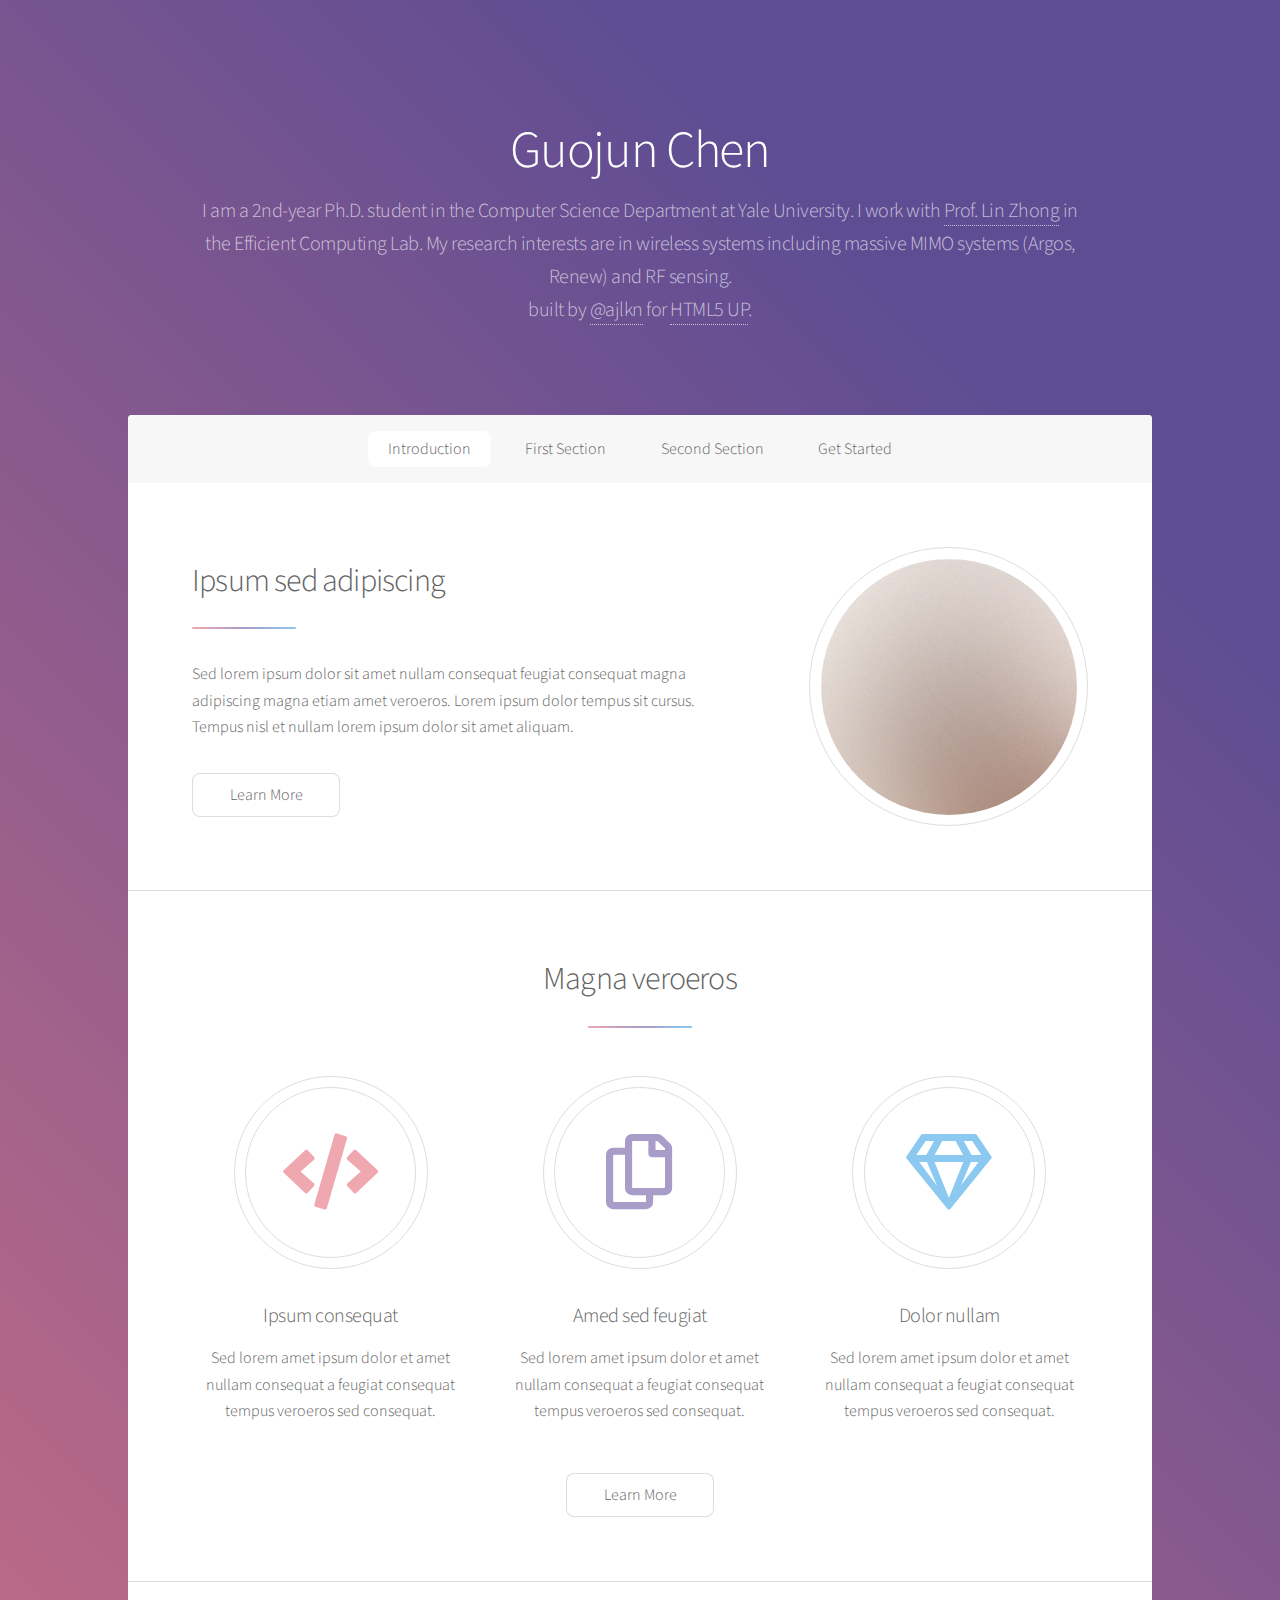
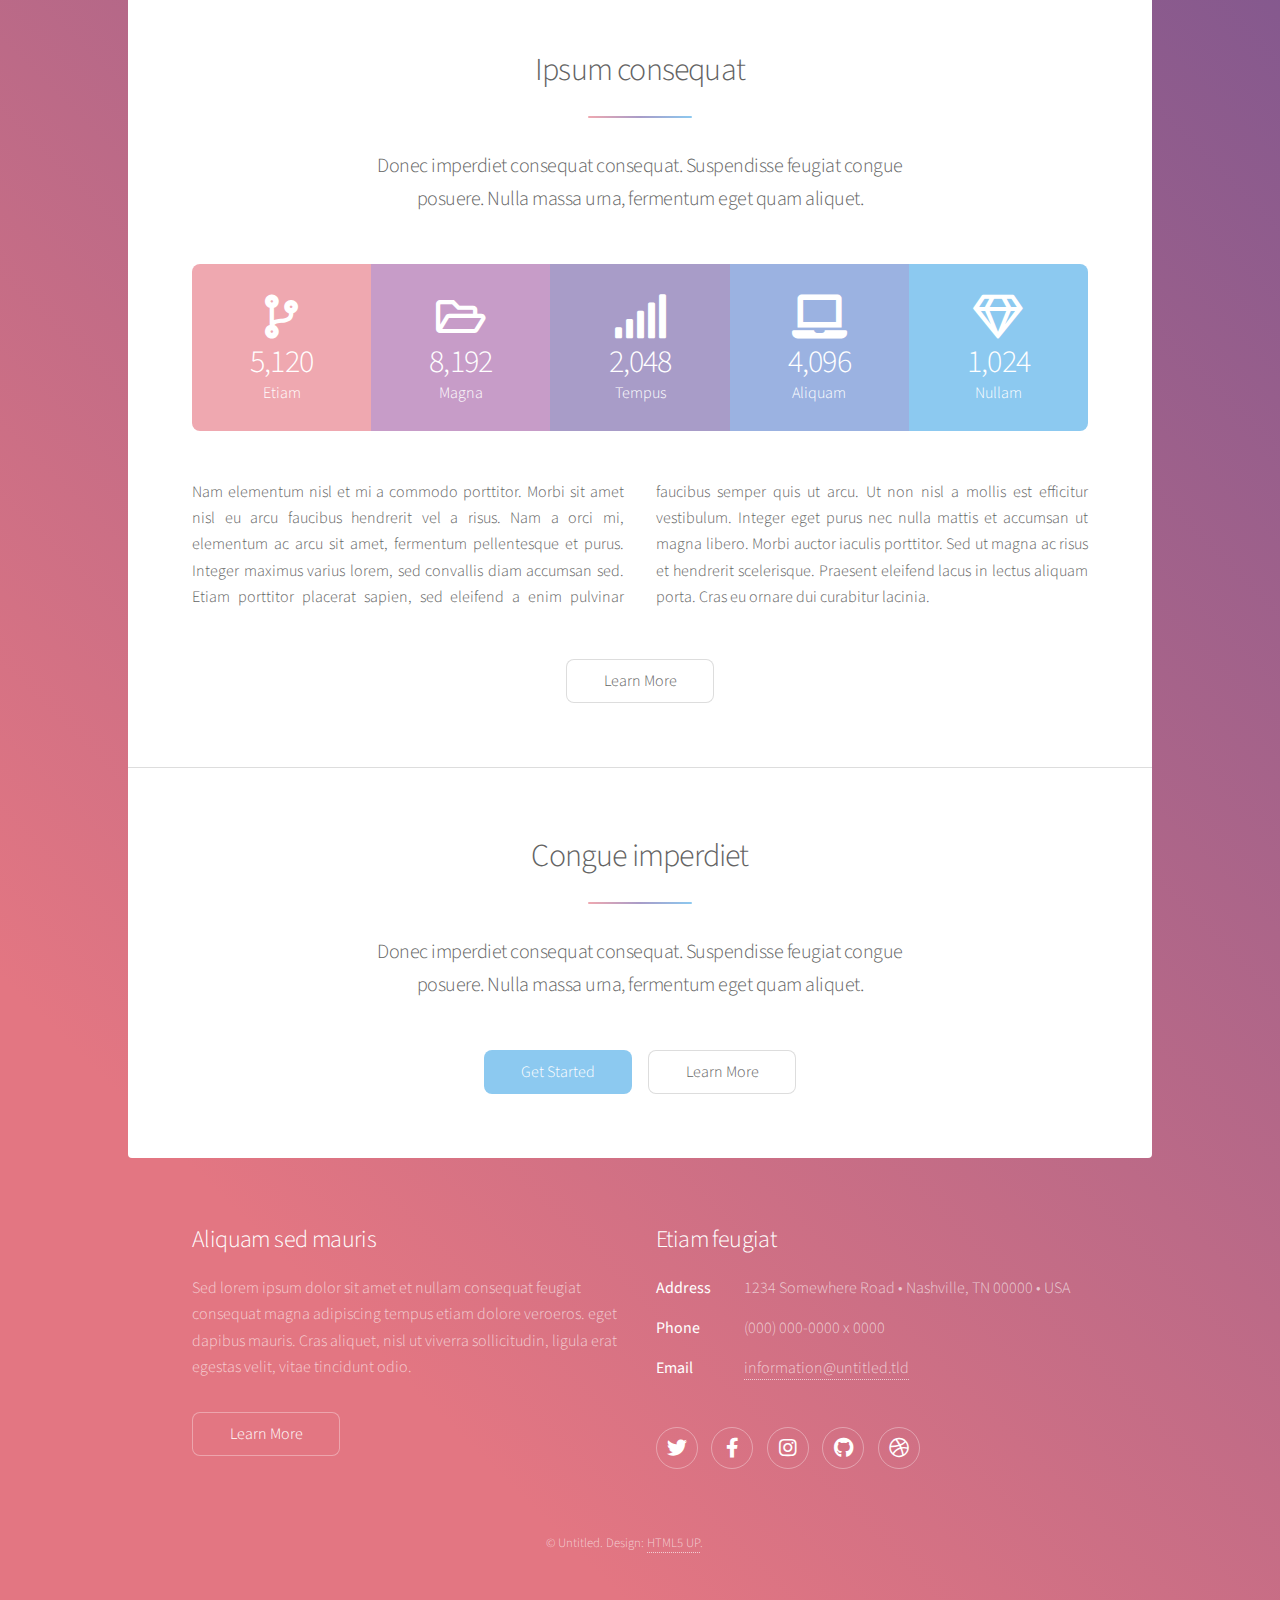
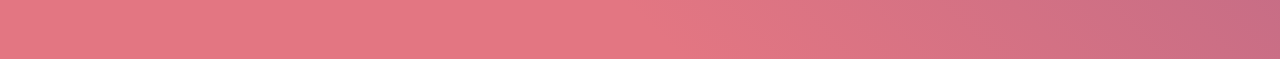
==== commit a7d35c40: "update href" ====
--- a/index.html
+++ b/index.html
@@ -6,7 +6,7 @@
 -->
 <html>
 	<head>
-		<title>Stellar by HTML5 UP</title>
+		<title>Guojun Chen</title>
 		<meta charset="utf-8" />
 		<meta name="viewport" content="width=device-width, initial-scale=1, user-scalable=no" />
 		<link rel="stylesheet" href="assets/css/main.css" />
@@ -20,8 +20,12 @@
 				<!-- Header -->
 					<header id="header" class="alt">
 						<span class="logo"><img src="images/logo.svg" alt="" /></span>
-						<h1>Stellar</h1>
-						<p>Just another free, fully responsive site template<br />
+						<h1>Guojun Chen</h1>
+						<p>I am a 2nd-year Ph.D. student in the Computer Science Department at Yale University.
+							I work with 
+							<a href="https://www.linzhong.org">Prof. Lin Zhong</a>
+							 in the Efficient Computing Lab.
+							My research interests are in wireless systems including massive MIMO systems (Argos, Renew) and RF sensing.<br />
 						built by <a href="https://twitter.com/ajlkn">@ajlkn</a> for <a href="https://html5up.net">HTML5 UP</a>.</p>
 					</header>
 
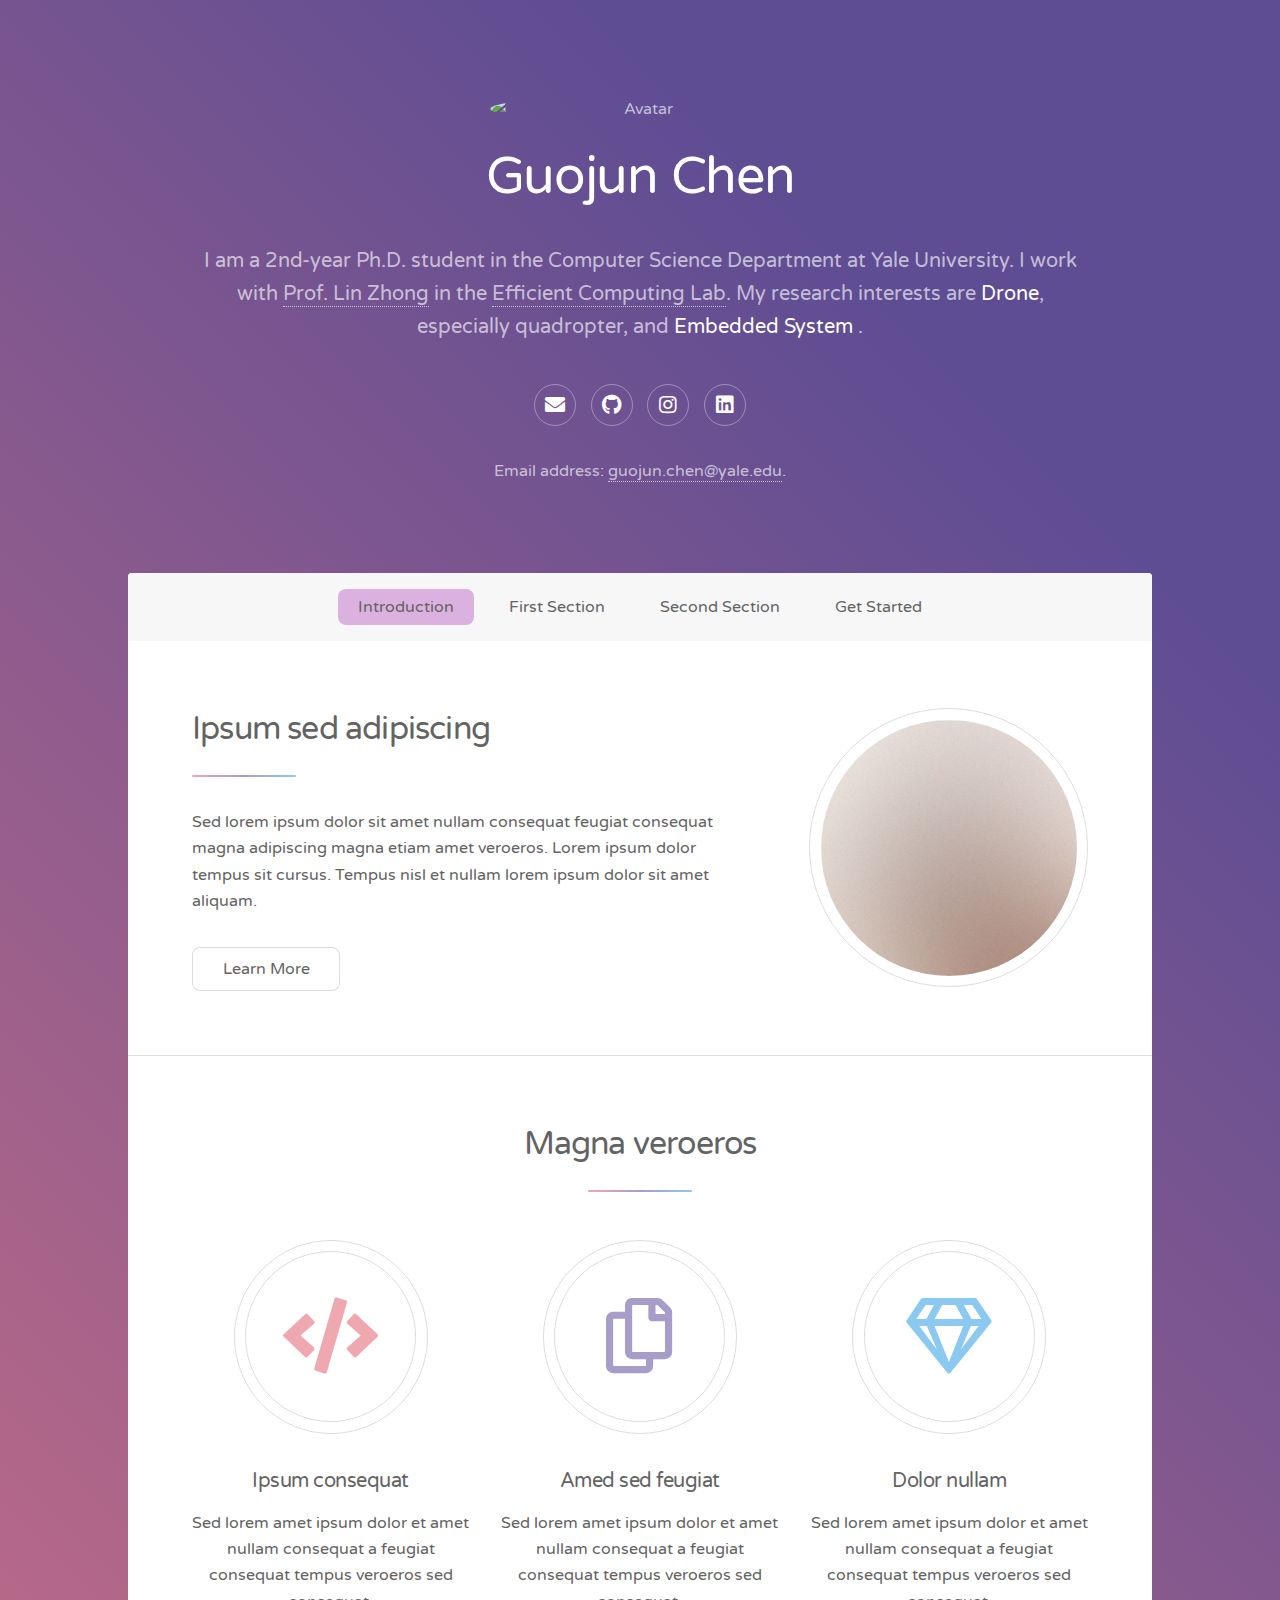
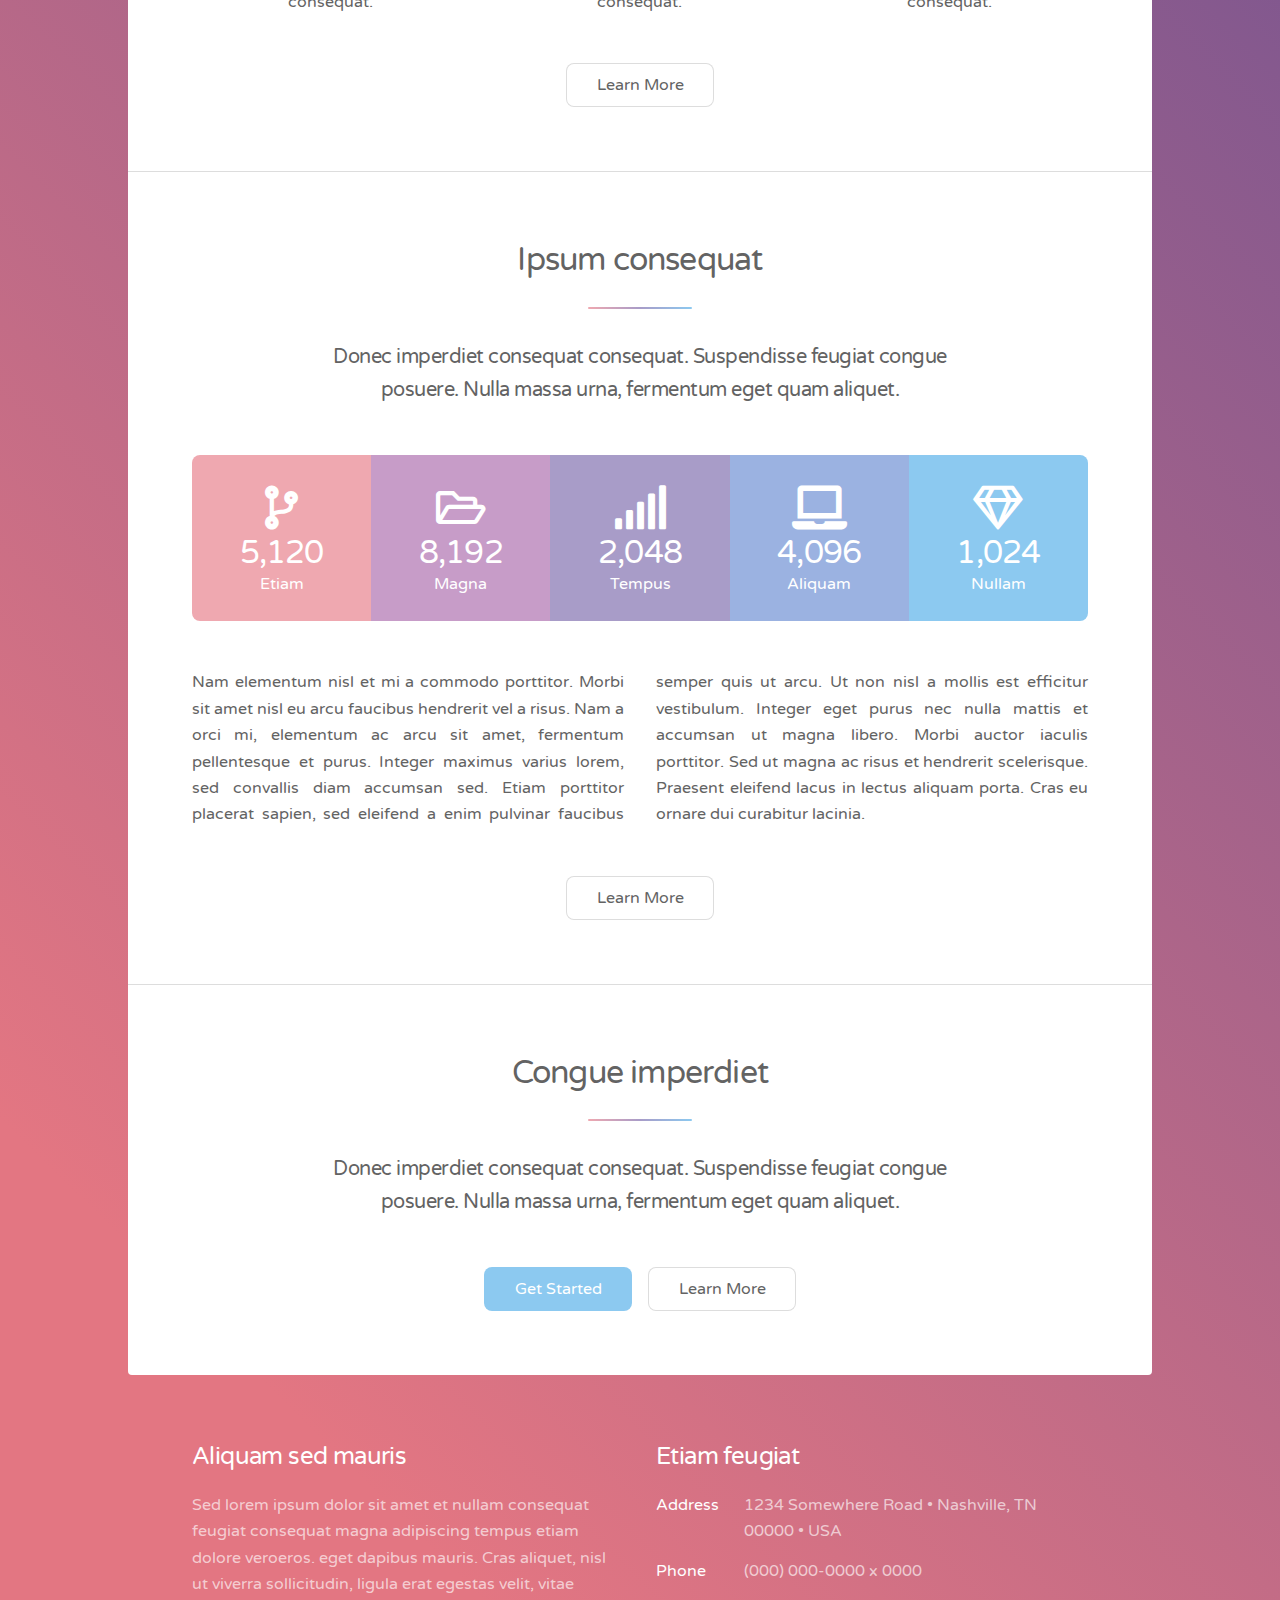
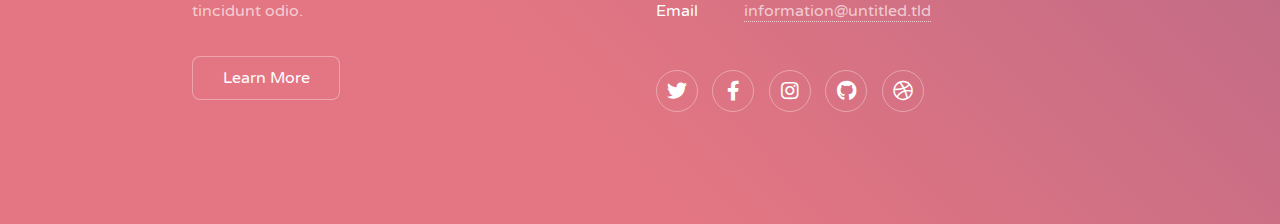
==== commit daa076d6: "hyper link" ====
--- a/index.html
+++ b/index.html
@@ -19,14 +19,23 @@
 
 				<!-- Header -->
 					<header id="header" class="alt">
-						<span class="logo"><img src="images/logo.svg" alt="" /></span>
+						<span class="logo">
+							<img src="images/guojun.png" alt="Avatar" style="border-radius: 50%;" width="300" />
+						</span>
 						<h1>Guojun Chen</h1>
 						<p>I am a 2nd-year Ph.D. student in the Computer Science Department at Yale University.
 							I work with 
-							<a href="https://www.linzhong.org">Prof. Lin Zhong</a>
-							 in the Efficient Computing Lab.
-							My research interests are in wireless systems including massive MIMO systems (Argos, Renew) and RF sensing.<br />
-						built by <a href="https://twitter.com/ajlkn">@ajlkn</a> for <a href="https://html5up.net">HTML5 UP</a>.</p>
+							<a href="https://www.linzhong.org" target="_blank">Prof. Lin Zhong</a>
+							 in the <a href="https://www.yecl.org" target="_blank">Efficient Computing Lab</a>.
+							My research interests are <b>Drone</b>, especially quadropter, and <b>Embedded System
+							</b>.<br />
+							<ul class="icons">
+								<li><a href="#" class="icon solid fas fa-envelope alt"><span class="label">Email</span></a></li>
+								<li><a href="#" class="icon brands fa-github alt"><span class="label">Github</span></a></li>
+								<li><a href="#" class="icon brands fa-instagram alt"><span class="label">Instagram</span></a></li>
+								<li><a href="#" class="icon brands fa-linkedin alt"><span class="label">LinkedIn</span></a></li>
+							</ul>
+							Email address: <a href="guojun.chen@yale.edu">guojun.chen@yale.edu</a>.</p>
 					</header>
 
 				<!-- Nav -->
@@ -170,7 +179,7 @@
 								<li><a href="#" class="icon brands fa-dribbble alt"><span class="label">Dribbble</span></a></li>
 							</ul>
 						</section>
-						<p class="copyright">&copy; Untitled. Design: <a href="https://html5up.net">HTML5 UP</a>.</p>
+						
 					</footer>
 
 			</div>
--- a/assets/css/main.css
+++ b/assets/css/main.css
@@ -1,10 +1,9 @@
 @import url(fontawesome-all.min.css);
-@import 'https://fonts.googleapis.com/css?family=Source+Sans+Pro:300,400';
-
-/*
-	Stellar by HTML5 UP
-	html5up.net | @ajlkn
-	Free for personal and commercial use under the CCA 3.0 license (html5up.net/license)
+@import url('https://fonts.googleapis.com/css2?family=Varela+Round&display=swap');
+/*
+	Stellar by HTML5 UP
+	html5up.net | @ajlkn
+	Free for personal and commercial use under the CCA 3.0 license (html5up.net/license)
 */
 
 html, body, div, span, applet, object,
@@ -125,7 +124,7 @@
 	}
 
 	body, input, select, textarea {
-		font-family: "Source Sans Pro", Helvetica, sans-serif;
+		font-family: 'Varela Round', sans-serif;
 		font-size: 17pt;
 		font-weight: 300;
 		line-height: 1.65;
@@ -3077,12 +3076,12 @@
 	}
 
 		#header h1 {
-			margin: 0 0 0.25em 0;
+			margin: 10 0 0.25em 0;
 		}
 
 		#header p {
 			font-size: 1.25em;
-			letter-spacing: -0.025em;
+			letter-spacing: 0em;
 		}
 
 		#header.alt {
@@ -3233,7 +3232,7 @@
 		}
 
 		#nav a:hover {
-			color: #636363;
+			color: #0e0e0e;
 		}
 
 		#nav strong, #nav b {
@@ -3293,11 +3292,11 @@
 				}
 
 					#nav ul li a:hover {
-						background-color: rgba(222, 222, 222, 0.25);
+						background-color: rgba(221, 188, 235, 0.25);
 					}
 
 					#nav ul li a.active {
-						background-color: #ffffff;
+						background-color: #dbb1df;
 						box-shadow: none;
 					}
 
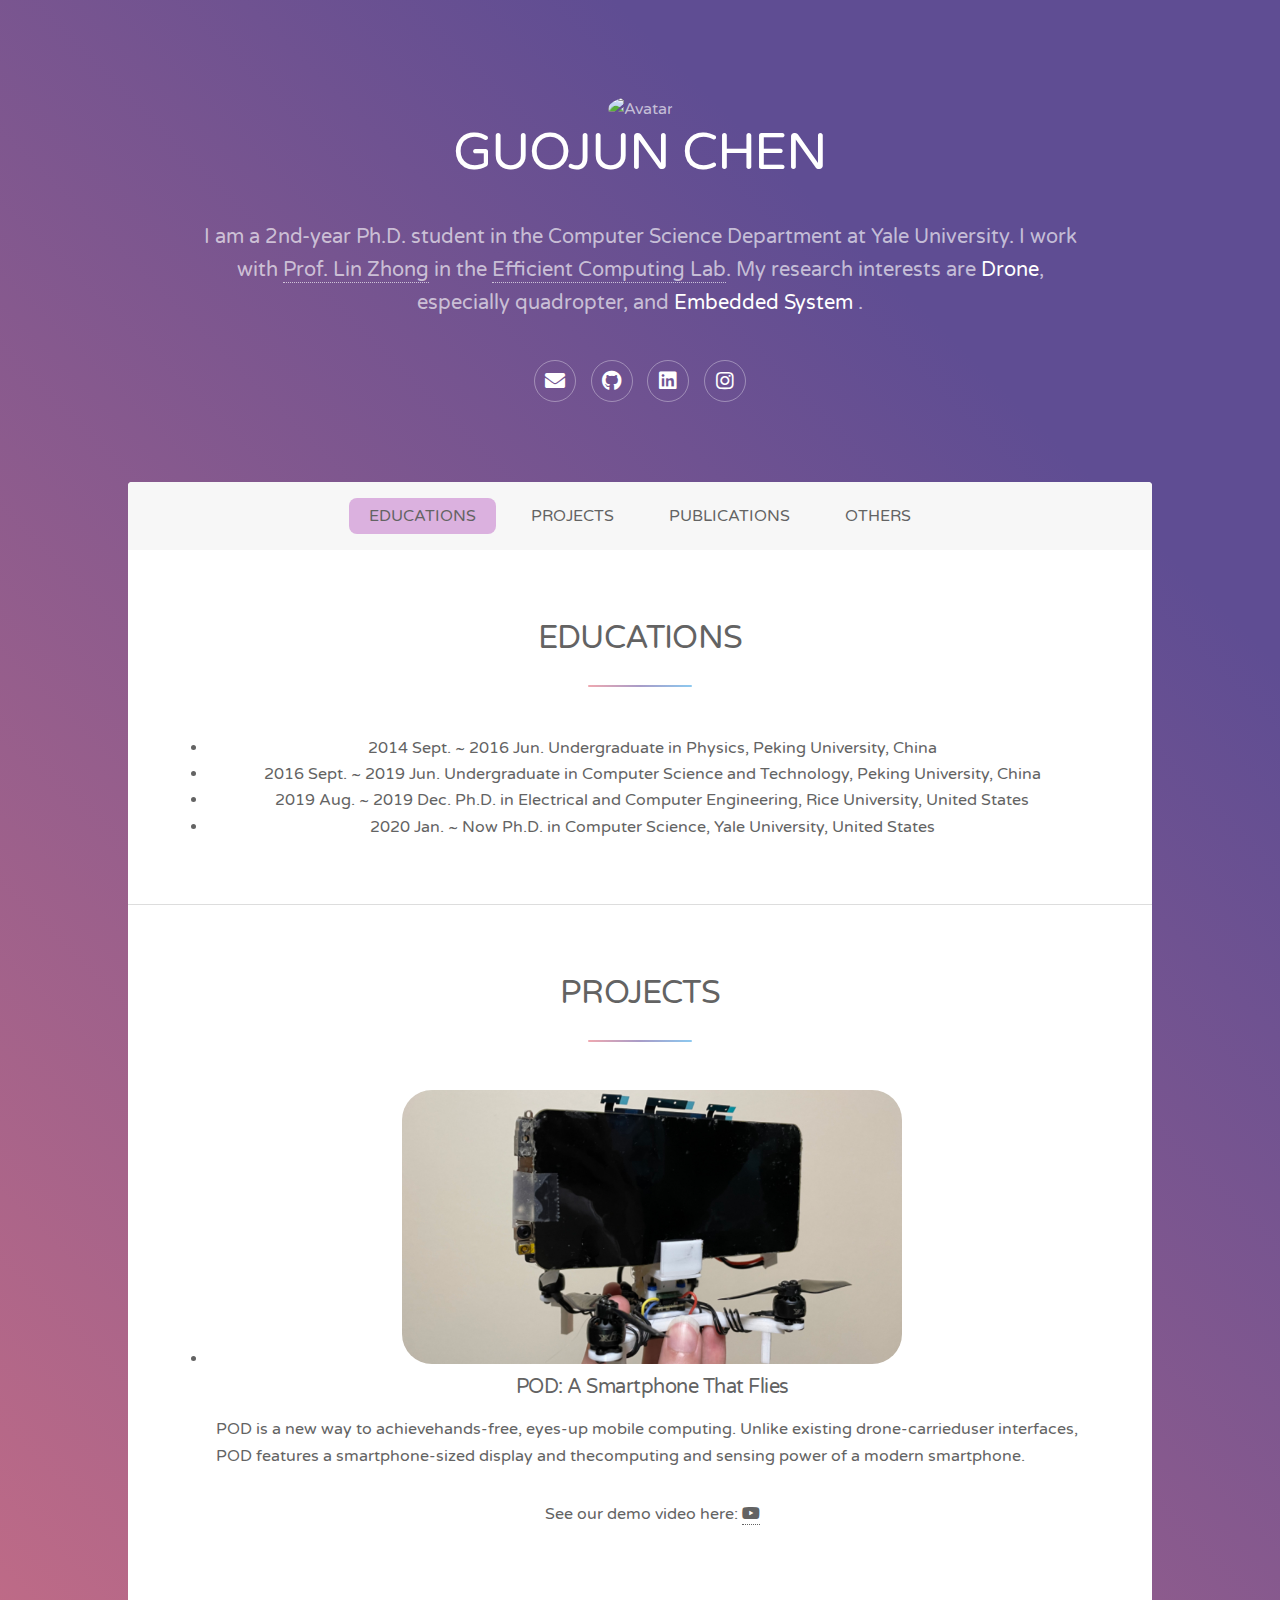
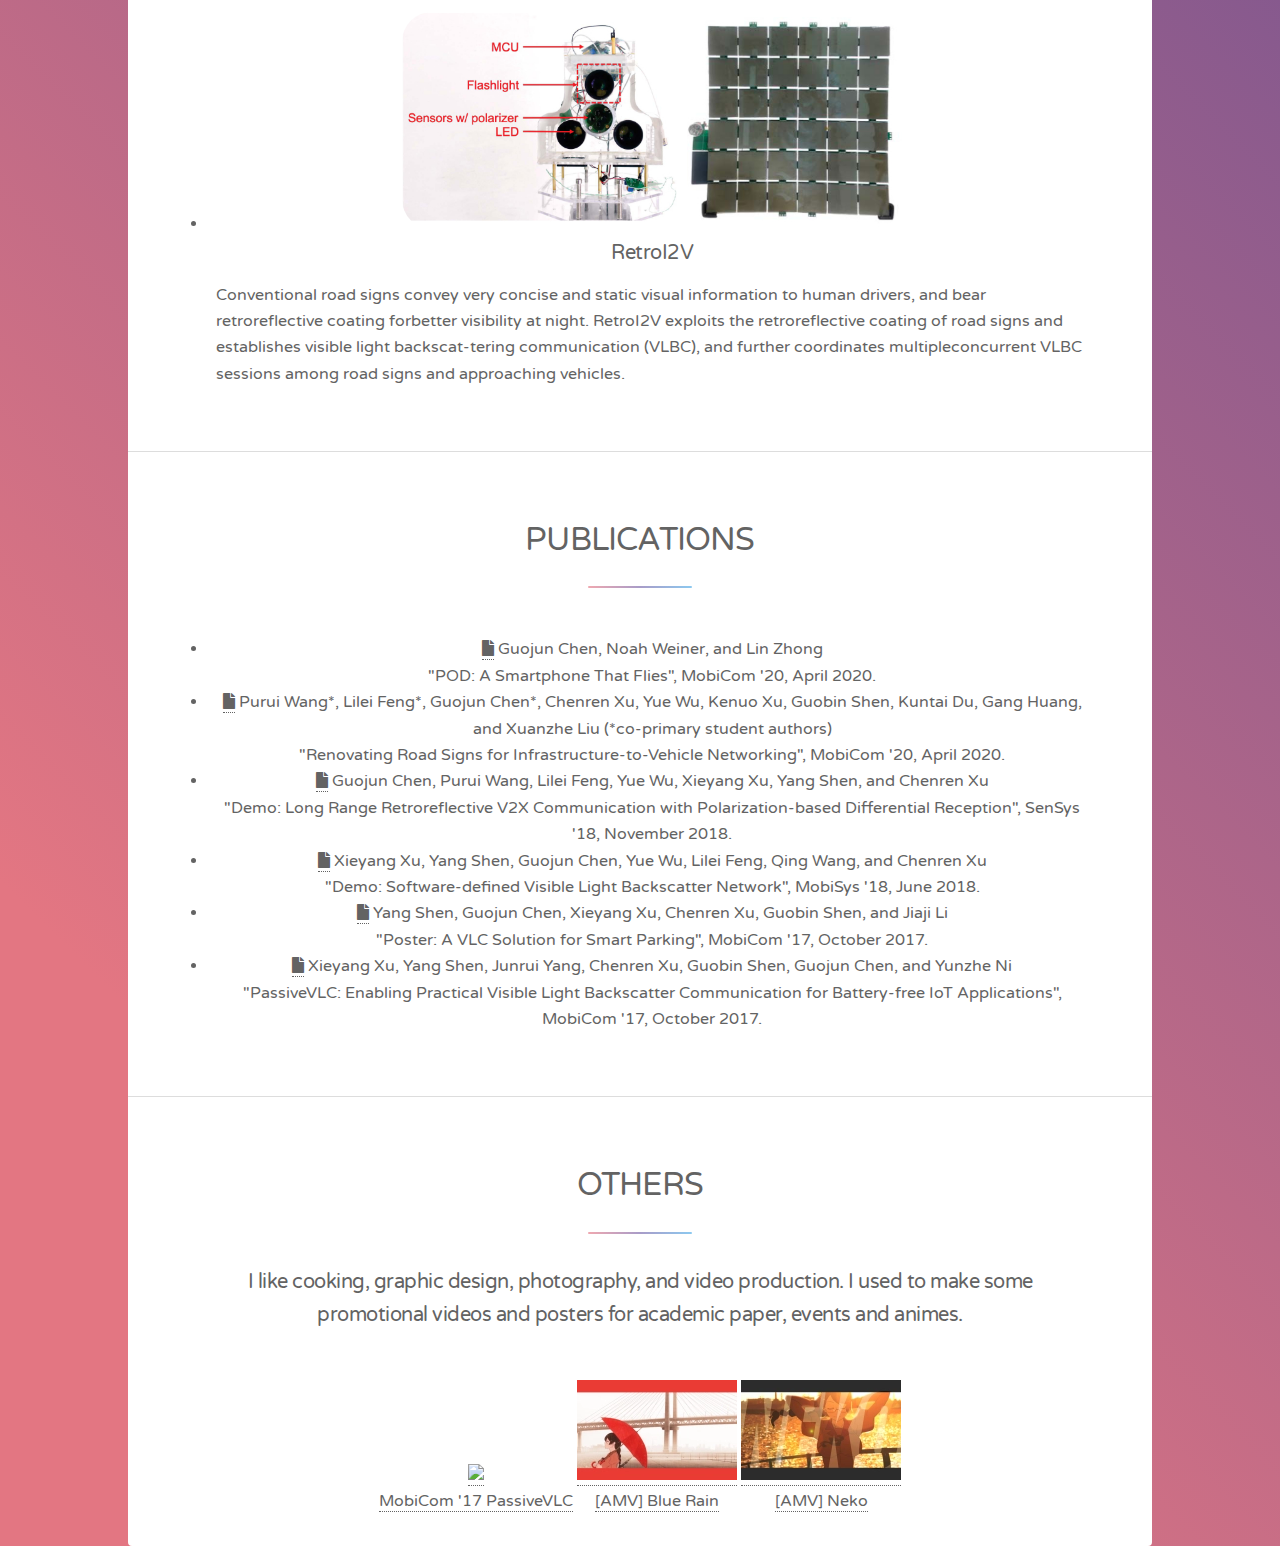
==== commit 1a5bb534: "draft" ====
--- a/index.html
+++ b/index.html
@@ -19,32 +19,30 @@
 
 				<!-- Header -->
 					<header id="header" class="alt">
-						<span class="logo">
-							<img src="images/guojun.png" alt="Avatar" style="border-radius: 50%;" width="300" />
-						</span>
-						<h1>Guojun Chen</h1>
+						<img src="images/guojun.png" alt="Avatar" style="border-radius: 50%;" width="150" />
+					
+						<h1>GUOJUN CHEN</h1>
 						<p>I am a 2nd-year Ph.D. student in the Computer Science Department at Yale University.
 							I work with 
 							<a href="https://www.linzhong.org" target="_blank">Prof. Lin Zhong</a>
-							 in the <a href="https://www.yecl.org" target="_blank">Efficient Computing Lab</a>.
+								in the <a href="https://www.yecl.org" target="_blank">Efficient Computing Lab</a>.
 							My research interests are <b>Drone</b>, especially quadropter, and <b>Embedded System
 							</b>.<br />
 							<ul class="icons">
-								<li><a href="#" class="icon solid fas fa-envelope alt"><span class="label">Email</span></a></li>
-								<li><a href="#" class="icon brands fa-github alt"><span class="label">Github</span></a></li>
-								<li><a href="#" class="icon brands fa-instagram alt"><span class="label">Instagram</span></a></li>
-								<li><a href="#" class="icon brands fa-linkedin alt"><span class="label">LinkedIn</span></a></li>
-							</ul>
-							Email address: <a href="guojun.chen@yale.edu">guojun.chen@yale.edu</a>.</p>
-					</header>
+								<li><a href="mailto:guojun.chen@yale.edu" class="icon solid fas fa-envelope alt" title="guojun.chen@yale.edu"><span class="label">Email</span></a></li>
+								<li><a href="https://github.com/Leonana69" class="icon brands fa-github alt"><span class="label">Github</span></a></li>
+								<li><a href="https://www.linkedin.com/in/guojun-chen-0481a1121/" class="icon brands fa-linkedin alt"><span class="label">LinkedIn</span></a></li>
+								<li><a href="https://www.instagram.com/leonana69/" class="icon brands fa-instagram alt"><span class="label">Instagram</span></a></li>
+							</ul>
+					</header> 
 
 				<!-- Nav -->
 					<nav id="nav">
 						<ul>
-							<li><a href="#intro" class="active">Introduction</a></li>
-							<li><a href="#first">First Section</a></li>
-							<li><a href="#second">Second Section</a></li>
-							<li><a href="#cta">Get Started</a></li>
+							<li><a href="#Educations" class="active">EDUCATIONS</a></li>
+							<li><a href="#Projects">PROJECTS</a></li>
+							<li><a href="#Publications">PUBLICATIONS</a></li>
+							<li><a href="#Others">OTHERS</a></li>
 						</ul>
 					</nav>
 
@@ -52,108 +50,173 @@
 					<div id="main">
 
 						<!-- Introduction -->
-							<section id="intro" class="main">
-								<div class="spotlight">
-									<div class="content">
-										<header class="major">
-											<h2>Ipsum sed adipiscing</h2>
-										</header>
-										<p>Sed lorem ipsum dolor sit amet nullam consequat feugiat consequat magna
-										adipiscing magna etiam amet veroeros. Lorem ipsum dolor tempus sit cursus.
-										Tempus nisl et nullam lorem ipsum dolor sit amet aliquam.</p>
-										<ul class="actions">
-											<li><a href="generic.html" class="button">Learn More</a></li>
-										</ul>
-									</div>
-									<span class="image"><img src="images/pic01.jpg" alt="" /></span>
-								</div>
-							</section>
+						<section id="Educations" class="main special">
+							<header class="major">
+								<h2>EDUCATIONS</h2>
+							</header>
+							
+							<ul id="education">
+								<li>
+									2014 Sept. ~ 2016 Jun. 
+									Undergraduate in Physics, Peking University, China
+							<br />
+								</li>
+								<li>
+									2016 Sept. ~ 2019 Jun.  
+									Undergraduate in Computer Science and Technology, Peking University, China
+							<br />
+								</li>
+								<li>
+									2019 Aug. ~ 2019 Dec.  
+									Ph.D. in Electrical and Computer Engineering, Rice University, United States
+							<br />
+								</li>
+								<li>
+									2020 Jan. ~ Now
+									Ph.D. in Computer Science, Yale University, United States
+								</li>
+							
+							</ul>
+							
+							<!-- <footer class="major">
+								<ul class="actions special">
+									<li><a href="generic.html" class="button">Learn More</a></li>
+								</ul>
+							</footer> -->
+						</section>
 
 						<!-- First Section -->
-							<section id="first" class="main special">
+							<section id="Projects" class="main special">
 								<header class="major">
-									<h2>Magna veroeros</h2>
+									<h2>PROJECTS</h2>
 								</header>
-								<ul class="features">
-									<li>
-										<span class="icon solid major style1 fa-code"></span>
-										<h3>Ipsum consequat</h3>
-										<p>Sed lorem amet ipsum dolor et amet nullam consequat a feugiat consequat tempus veroeros sed consequat.</p>
-									</li>
-									<li>
-										<span class="icon major style3 fa-copy"></span>
-										<h3>Amed sed feugiat</h3>
-										<p>Sed lorem amet ipsum dolor et amet nullam consequat a feugiat consequat tempus veroeros sed consequat.</p>
-									</li>
-									<li>
-										<span class="icon major style5 fa-gem"></span>
-										<h3>Dolor nullam</h3>
-										<p>Sed lorem amet ipsum dolor et amet nullam consequat a feugiat consequat tempus veroeros sed consequat.</p>
-									</li>
+								<ul id="project">
+									<li>
+										<img src="images/POD.jpg" alt="Avatar" style="border-radius: 30px;" width="500"/>
+										<h3>POD: A Smartphone That Flies</h3>
+										<p style="text-align: left">POD is a new way to achievehands-free, eyes-up mobile computing. 
+											Unlike existing drone-carrieduser interfaces, POD features a smartphone-sized display 
+											and thecomputing and sensing power of a modern smartphone.</p>
+										See our demo video here: <a href="https://youtu.be/_ZVm9seYu1o" target="_blank"><i class="icon brands fa-youtube" ></i></a></p>
+									</li>
+									<br />
+									<br />
+									<li>
+										<img src="images/VLBC.jpg" alt="Avatar" style="border-radius: 30px;" width="500"/>
+										<h3>RetroI2V</h3>
+										<p style="text-align: left">Conventional road signs convey very concise and static visual information to human drivers, 
+											and bear retroreflective coating forbetter visibility at night. 
+											RetroI2V exploits the retroreflective coating of road signs and establishes 
+											visible light backscat-tering communication (VLBC), 
+											and further coordinates multipleconcurrent VLBC sessions among road signs and approaching vehicles.</p>
+									</li>
+									
 								</ul>
-								<footer class="major">
+								<!-- <footer class="major">
 									<ul class="actions special">
 										<li><a href="generic.html" class="button">Learn More</a></li>
 									</ul>
-								</footer>
+								</footer> -->
 							</section>
 
-						<!-- Second Section -->
-							<section id="second" class="main special">
+						<!-- Publication Section -->
+							<section id="Publications" class="main special">
 								<header class="major">
-									<h2>Ipsum consequat</h2>
-									<p>Donec imperdiet consequat consequat. Suspendisse feugiat congue<br />
-									posuere. Nulla massa urna, fermentum eget quam aliquet.</p>
+									<h2>PUBLICATIONS</h2>
 								</header>
-								<ul class="statistics">
-									<li class="style1">
-										<span class="icon solid fa-code-branch"></span>
-										<strong>5,120</strong> Etiam
-									</li>
-									<li class="style2">
-										<span class="icon fa-folder-open"></span>
-										<strong>8,192</strong> Magna
-									</li>
-									<li class="style3">
-										<span class="icon solid fa-signal"></span>
-										<strong>2,048</strong> Tempus
-									</li>
-									<li class="style4">
-										<span class="icon solid fa-laptop"></span>
-										<strong>4,096</strong> Aliquam
-									</li>
-									<li class="style5">
-										<span class="icon fa-gem"></span>
-										<strong>1,024</strong> Nullam
+								
+								<ul id="publication">
+									<li>
+										<a href="https://dl.acm.org/doi/10.1145/3469259.3470490" target="_blank"><i class="fas fa-file" ></i></a>
+										Guojun Chen, Noah Weiner, and Lin Zhong
+										<br />"POD: A Smartphone That Flies", 
+										MobiCom '20, April 2020.
+								<br />
+									</li>
+									<li>
+										<a href="https://dl.acm.org/doi/10.1145/3372224.3380883" target="_blank"><i class="fas fa-file" ></i></a>
+										Purui Wang*, Lilei Feng*, Guojun Chen*, Chenren Xu, Yue Wu, Kenuo Xu, Guobin Shen, Kuntai Du, Gang Huang, and Xuanzhe Liu
+										(*co-primary student authors)
+										<br />"Renovating Road Signs for Infrastructure-to-Vehicle Networking", 
+										MobiCom '20, April 2020.
+								<br />
+									</li>
+									<li>
+										<a href="https://dl.acm.org/doi/10.1145/3274783.3275193" target="_blank"><i class="fas fa-file" ></i></a>
+										Guojun Chen, Purui Wang, Lilei Feng, Yue Wu, Xieyang Xu, Yang Shen, and Chenren Xu
+										<br />"Demo: Long Range Retroreflective V2X Communication with Polarization-based Differential Reception", 
+										SenSys '18, November 2018.
+								<br />
+									</li>
+									<li>
+										<a href="https://dl.acm.org/doi/10.1145/3210240.3211115" target="_blank"><i class="fas fa-file" ></i></a>
+										Xieyang Xu, Yang Shen, Guojun Chen, Yue Wu, Lilei Feng, Qing Wang, and Chenren Xu
+										<br />"Demo: Software-defined Visible Light Backscatter Network", 
+										MobiSys '18, June 2018.
+										<br />	
+									</li>
+									<li>
+										<a href="https://dl.acm.org/doi/10.1145/3117811.3131245" target="_blank"><i class="fas fa-file" ></i></a>
+										Yang Shen, Guojun Chen, Xieyang Xu, Chenren Xu, Guobin Shen, and Jiaji Li
+										<br />"Poster: A VLC Solution for Smart Parking", 
+										MobiCom '17, October 2017.
+										<br />
+			
+									</li>
+									<li>
+										<a href="https://dl.acm.org/doi/10.1145/3117811.3117843" target="_blank"><i class="fas fa-file" ></i></a>
+										Xieyang Xu, Yang Shen, Junrui Yang, Chenren Xu, Guobin Shen, Guojun Chen, and Yunzhe Ni
+										<br />"PassiveVLC: Enabling Practical Visible Light Backscatter Communication for Battery-free IoT Applications", 
+										MobiCom '17, October 2017.
+										<br />
 									</li>
 								</ul>
-								<p class="content">Nam elementum nisl et mi a commodo porttitor. Morbi sit amet nisl eu arcu faucibus hendrerit vel a risus. Nam a orci mi, elementum ac arcu sit amet, fermentum pellentesque et purus. Integer maximus varius lorem, sed convallis diam accumsan sed. Etiam porttitor placerat sapien, sed eleifend a enim pulvinar faucibus semper quis ut arcu. Ut non nisl a mollis est efficitur vestibulum. Integer eget purus nec nulla mattis et accumsan ut magna libero. Morbi auctor iaculis porttitor. Sed ut magna ac risus et hendrerit scelerisque. Praesent eleifend lacus in lectus aliquam porta. Cras eu ornare dui curabitur lacinia.</p>
-								<footer class="major">
+								
+								<!-- <footer class="major">
 									<ul class="actions special">
 										<li><a href="generic.html" class="button">Learn More</a></li>
 									</ul>
-								</footer>
+								</footer> -->
 							</section>
 
-						<!-- Get Started -->
-							<section id="cta" class="main special">
+						<!-- Other Section -->
+							<section id="Others" class="main special">
 								<header class="major">
-									<h2>Congue imperdiet</h2>
-									<p>Donec imperdiet consequat consequat. Suspendisse feugiat congue<br />
-									posuere. Nulla massa urna, fermentum eget quam aliquet.</p>
+									<h2>OTHERS</h2>
+									<p>I like cooking, graphic design, photography, and video production. I used to make some promotional videos and posters for academic paper, events and animes.</p>
 								</header>
-								<footer class="major">
+
+								<div style="display: inline-block">
+									<a href="https://youtu.be/V7PIfy6-wAU" target="_blank">
+									<img src="images/VLC.webp" height=100>
+									<br/>MobiCom '17 PassiveVLC</a>
+								</div>
+
+								<div style="display: inline-block">
+									<a href="https://www.bilibili.com/video/BV1y44114743" target="_blank">
+									<img src="images/blue_rain.webp">
+									<br/>[AMV] Blue Rain </a>
+								</div>
+								
+								<div style="display: inline-block">
+									<a href="https://www.bilibili.com/video/BV16s41167ws" target="_blank">
+									<img src="images/neko.webp">
+									<br/>[AMV] Neko </a>
+								</div>
+								
+								
+								<!-- <footer class="major">
 									<ul class="actions special">
 										<li><a href="generic.html" class="button primary">Get Started</a></li>
 										<li><a href="generic.html" class="button">Learn More</a></li>
 									</ul>
-								</footer>
+								</footer> -->
 							</section>
 
 					</div>
 
 				<!-- Footer -->
-					<footer id="footer">
+					<!-- <footer id="footer">
 						<section>
 							<h2>Aliquam sed mauris</h2>
 							<p>Sed lorem ipsum dolor sit amet et nullam consequat feugiat consequat magna adipiscing tempus etiam dolore veroeros. eget dapibus mauris. Cras aliquet, nisl ut viverra sollicitudin, ligula erat egestas velit, vitae tincidunt odio.</p>
@@ -180,7 +243,7 @@
 							</ul>
 						</section>
 						
-					</footer>
+					</footer> -->
 
 			</div>
 
@@ -192,6 +255,7 @@
 			<script src="assets/js/breakpoints.min.js"></script>
 			<script src="assets/js/util.js"></script>
 			<script src="assets/js/main.js"></script>
+			<script src="assets/js/boldAuthor.js"></script>
 
 	</body>
 </html>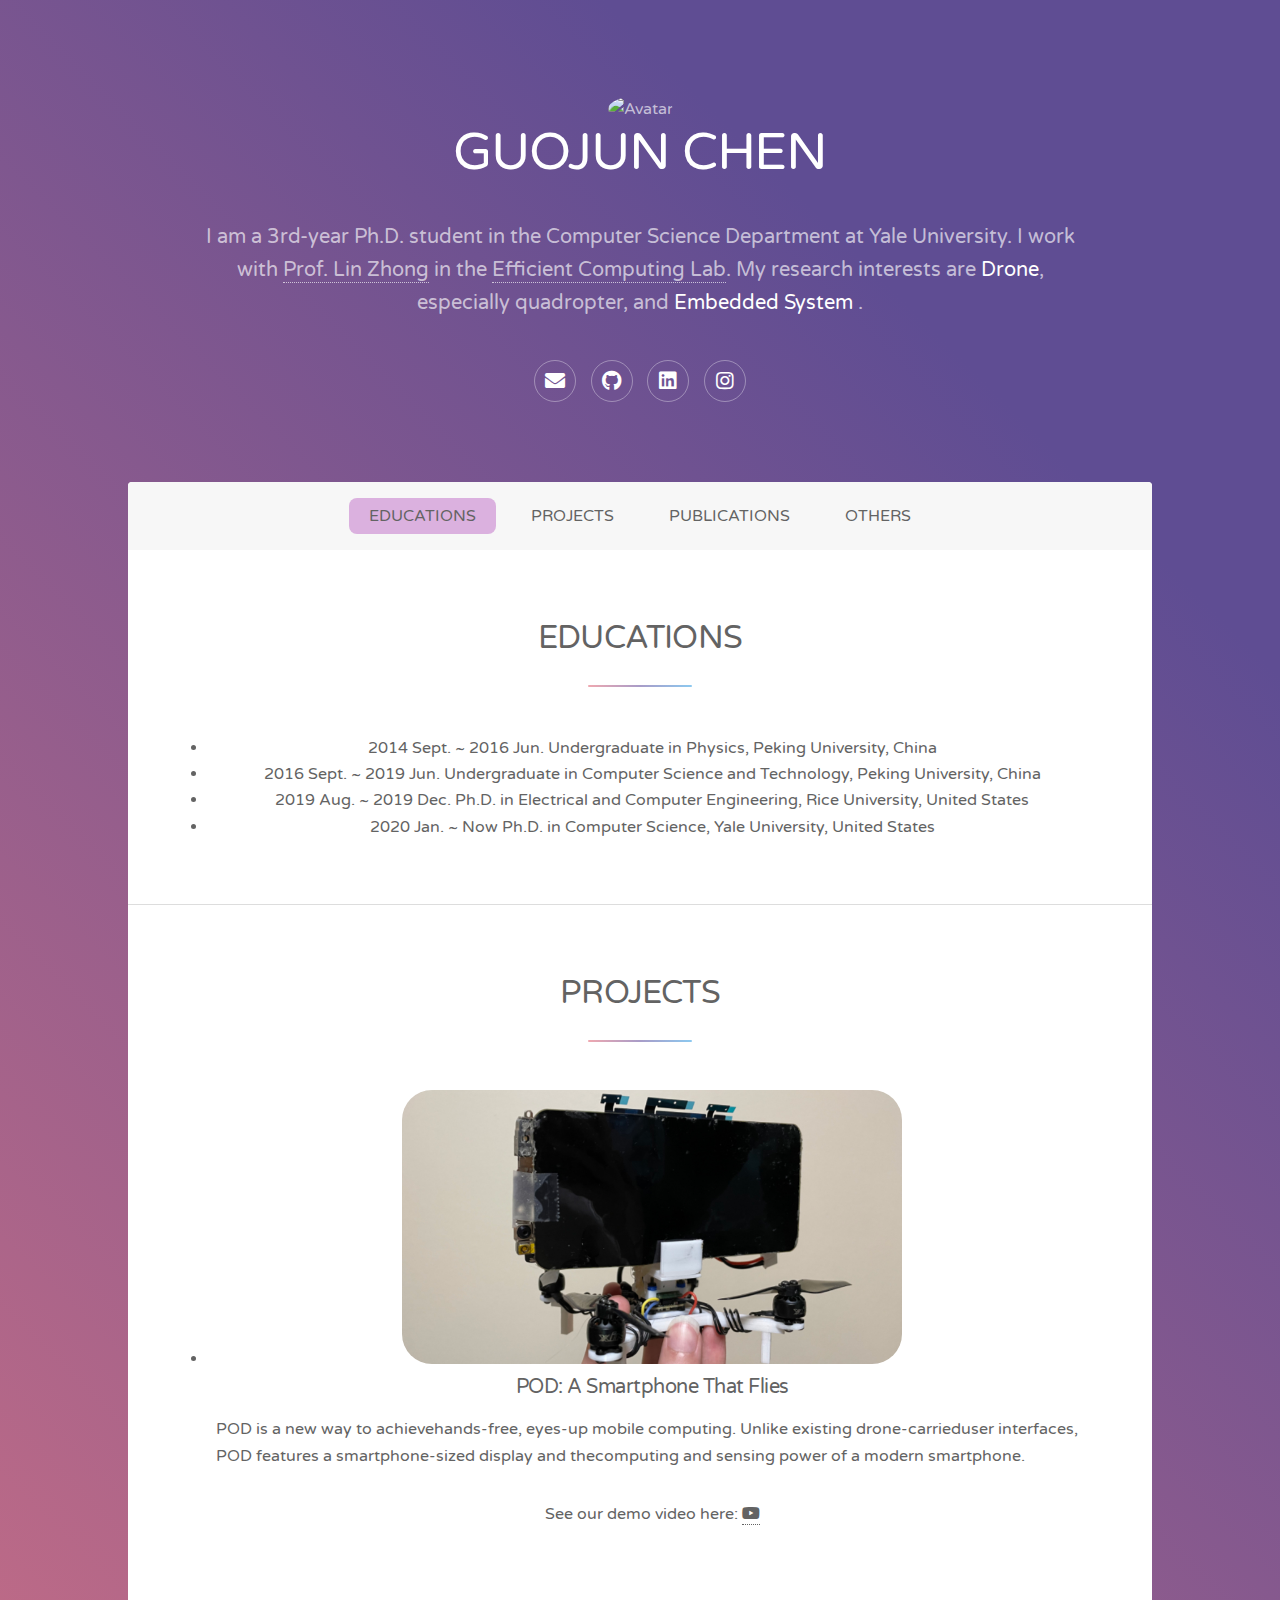
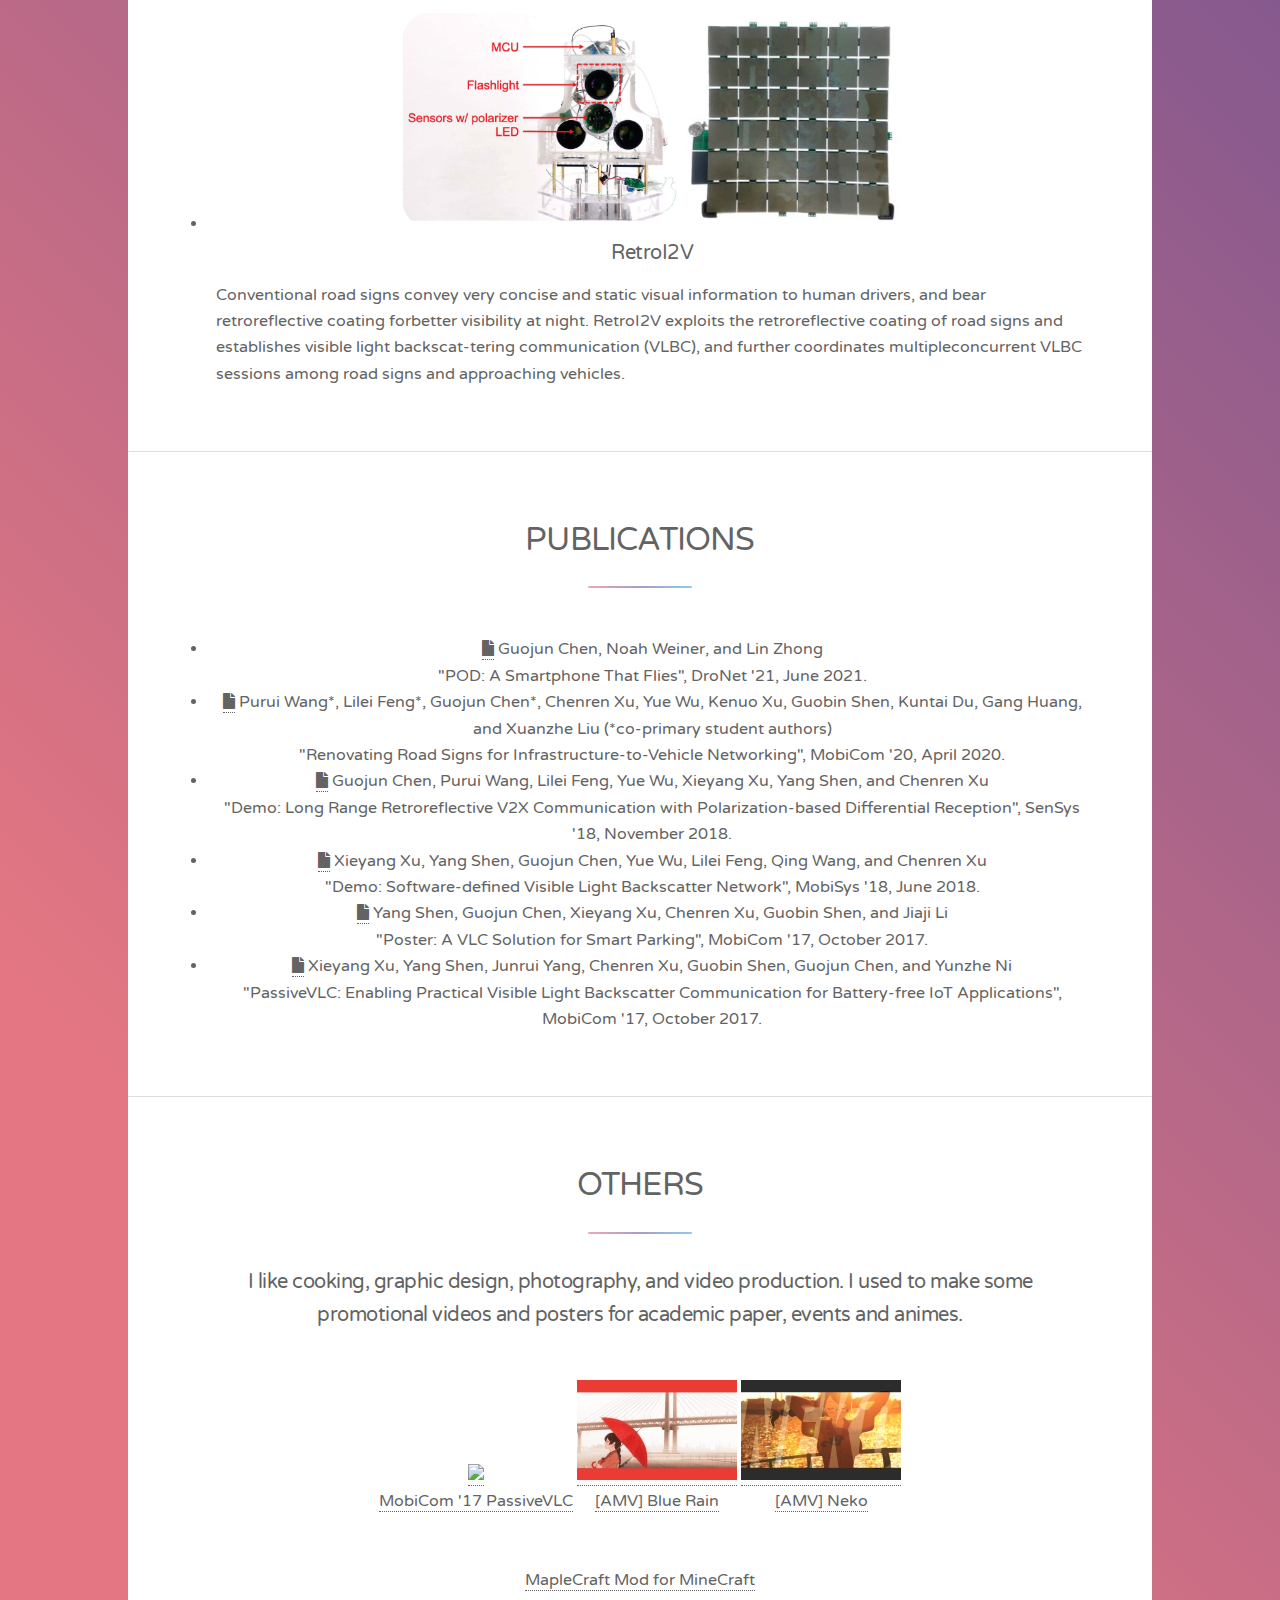
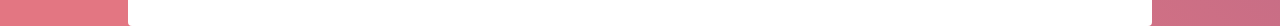
==== commit 36e9f51b: "update" ====
--- a/index.html
+++ b/index.html
@@ -22,7 +22,7 @@
 						<img src="images/guojun.png" alt="Avatar" style="border-radius: 50%;" width="150" />
 					
 						<h1>GUOJUN CHEN</h1>
-						<p>I am a 2nd-year Ph.D. student in the Computer Science Department at Yale University.
+						<p>I am a 3rd-year Ph.D. student in the Computer Science Department at Yale University.
 							I work with 
 							<a href="https://www.linzhong.org" target="_blank">Prof. Lin Zhong</a>
 								in the <a href="https://www.yecl.org" target="_blank">Efficient Computing Lab</a>.
@@ -130,7 +130,7 @@
 										<a href="https://dl.acm.org/doi/10.1145/3469259.3470490" target="_blank"><i class="fas fa-file" ></i></a>
 										Guojun Chen, Noah Weiner, and Lin Zhong
 										<br />"POD: A Smartphone That Flies", 
-										MobiCom '20, April 2020.
+										DroNet '21, June 2021.
 								<br />
 									</li>
 									<li>
@@ -203,8 +203,12 @@
 									<img src="images/neko.webp">
 									<br/>[AMV] Neko </a>
 								</div>
-								
-								
+								<br>
+								<br>
+								<div style="display: inline-block">
+									<a href="https://www.curseforge.com/minecraft/mc-mods/maplecraft" target="_blank">
+									<br/>MapleCraft Mod for MineCraft </a>
+								</div>
 								<!-- <footer class="major">
 									<ul class="actions special">
 										<li><a href="generic.html" class="button primary">Get Started</a></li>
@@ -212,7 +216,6 @@
 									</ul>
 								</footer> -->
 							</section>
-
 					</div>
 
 				<!-- Footer -->
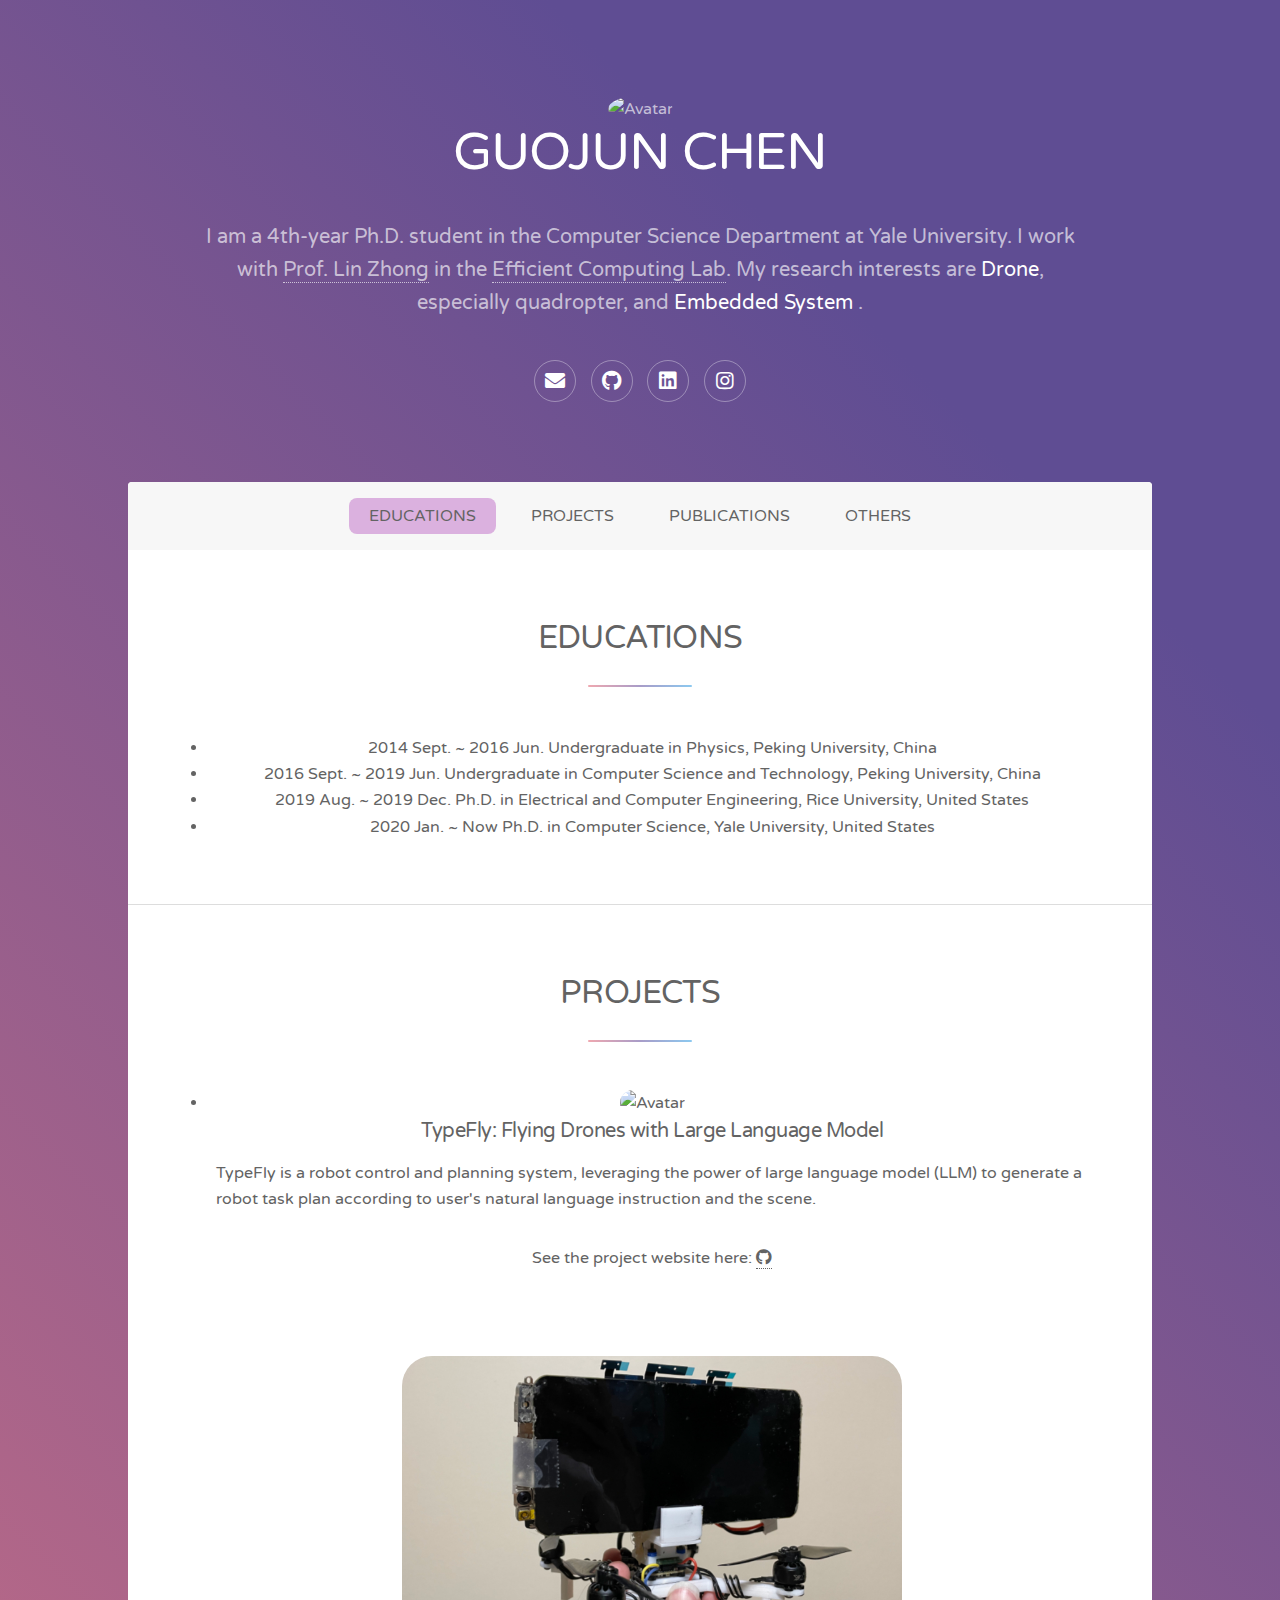
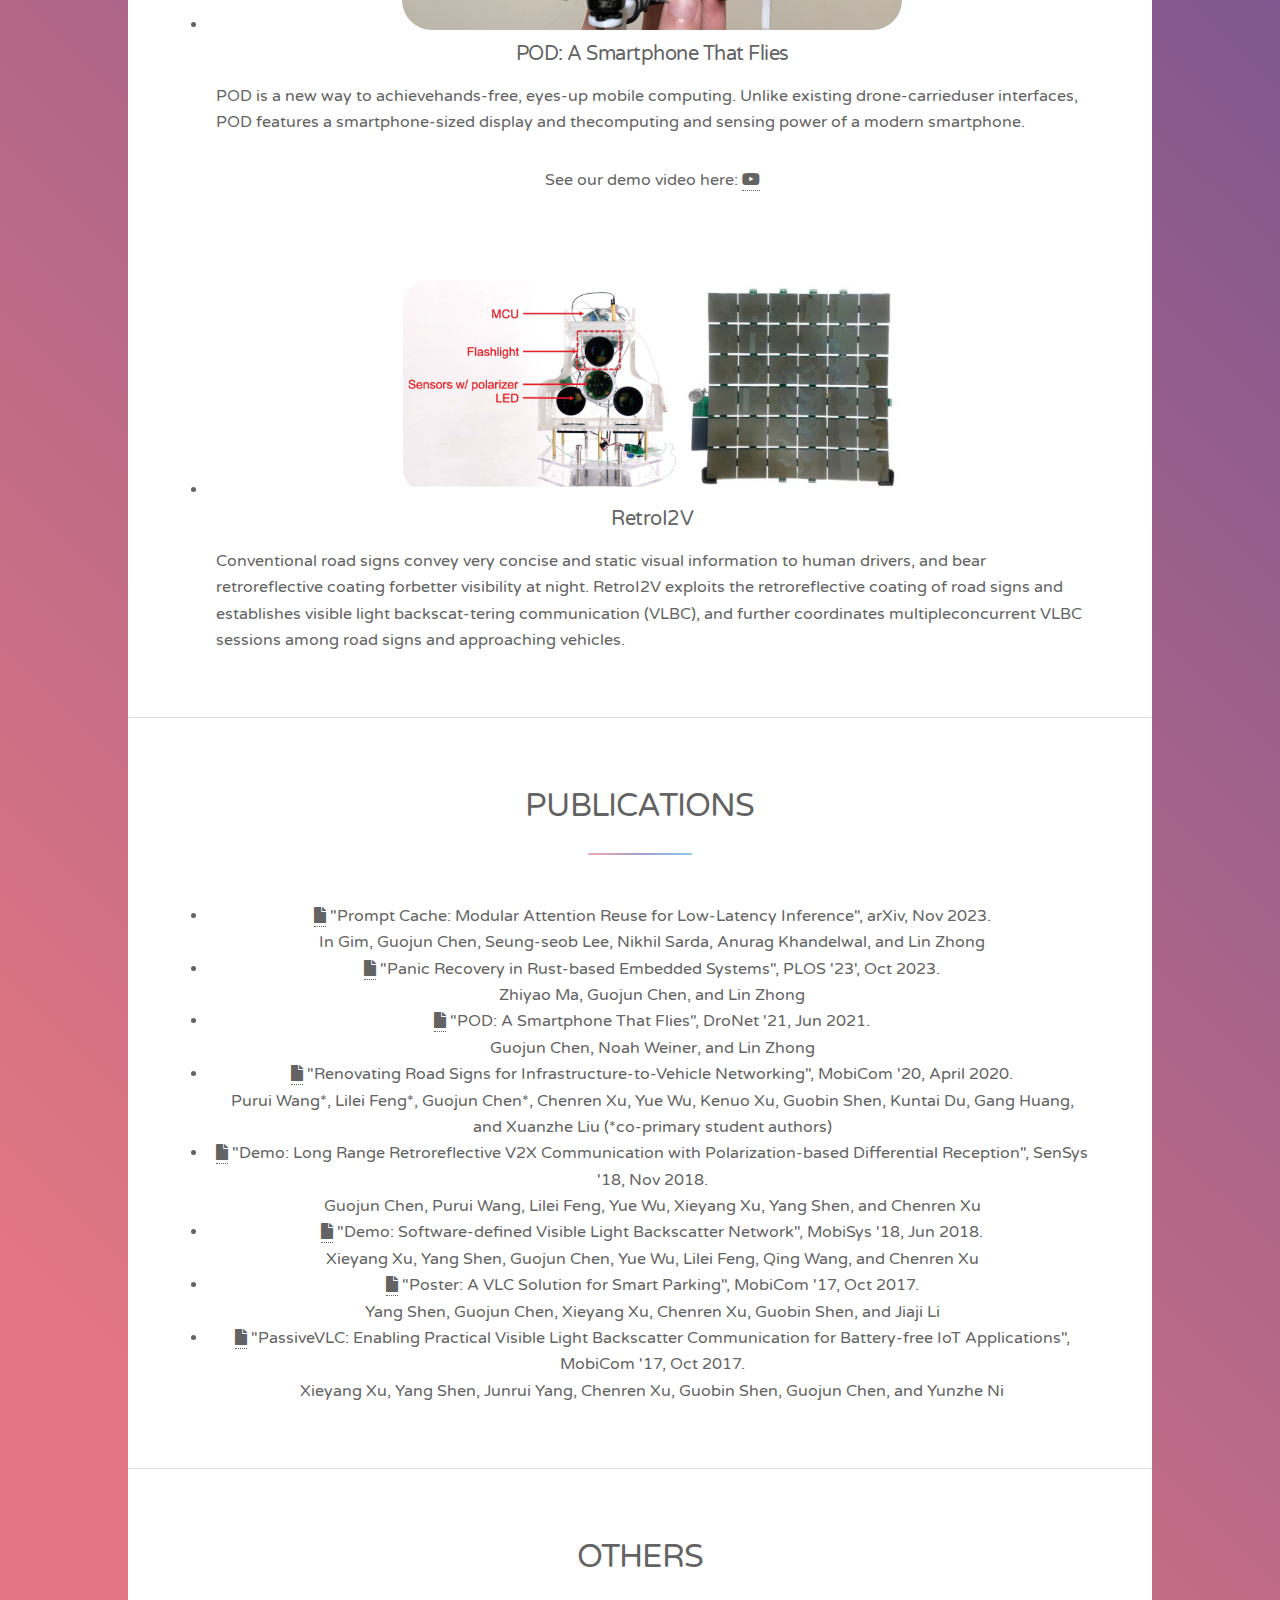
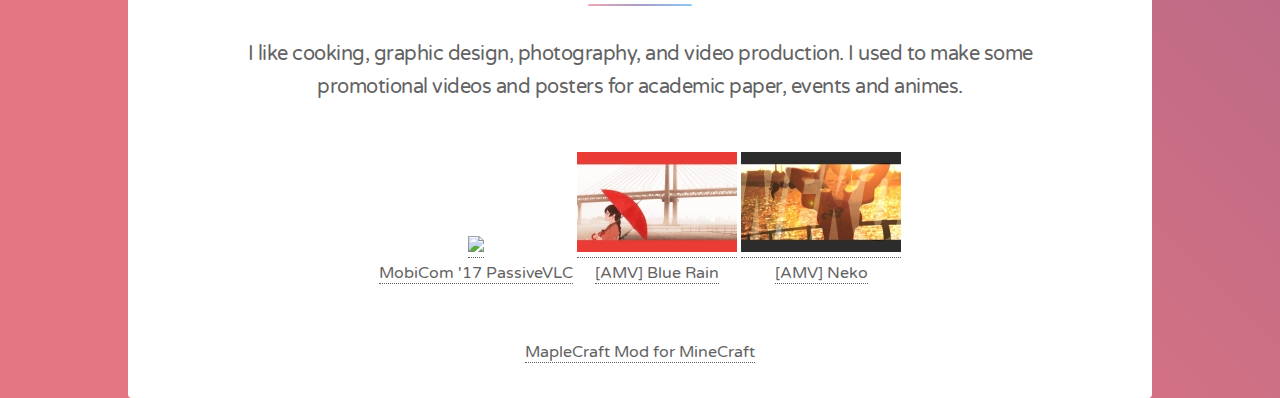
==== commit 67066161: "fix image width" ====
--- a/index.html
+++ b/index.html
@@ -22,7 +22,7 @@
 						<img src="images/guojun.png" alt="Avatar" style="border-radius: 50%;" width="150" />
 					
 						<h1>GUOJUN CHEN</h1>
-						<p>I am a 3rd-year Ph.D. student in the Computer Science Department at Yale University.
+						<p>I am a 4th-year Ph.D. student in the Computer Science Department at Yale University.
 							I work with 
 							<a href="https://www.linzhong.org" target="_blank">Prof. Lin Zhong</a>
 								in the <a href="https://www.yecl.org" target="_blank">Efficient Computing Lab</a>.
@@ -92,6 +92,14 @@
 								</header>
 								<ul id="project">
 									<li>
+										<img src="images/system-diagram.jpg" alt="Avatar" style="border-radius: 30px;" width="800"/>
+										<h3>TypeFly: Flying Drones with Large Language Model</h3>
+										<p style="text-align: left">TypeFly is a robot control and planning system, leveraging the power of large language model (LLM) to generate a robot task plan according to user's natural language instruction and the scene.</p>
+										See the project website here: <a href="https://typefly.github.io" target="_blank"><i class="icon brands fa-github" ></i></a></p>
+									</li>
+									<br />
+									<br />
+									<li>
 										<img src="images/POD.jpg" alt="Avatar" style="border-radius: 30px;" width="500"/>
 										<h3>POD: A Smartphone That Flies</h3>
 										<p style="text-align: left">POD is a new way to achievehands-free, eyes-up mobile computing. 
@@ -127,47 +135,67 @@
 								
 								<ul id="publication">
 									<li>
+										<a href="https://arxiv.org/abs/2311.04934" target="_blank"><i class="fas fa-file" ></i></a>
+										"Prompt Cache: Modular Attention Reuse for Low-Latency Inference", 
+										arXiv, Nov 2023.
+										<br />
+										In Gim, Guojun Chen, Seung-seob Lee, Nikhil Sarda, Anurag Khandelwal, and Lin Zhong
+								<br />
+									</li>
+									<li>
+										<a href="https://dl.acm.org/doi/abs/10.1145/3623759.3624549" target="_blank"><i class="fas fa-file" ></i></a>
+										"Panic Recovery in Rust-based Embedded Systems", 
+										PLOS '23', Oct 2023.
+										<br />
+										Zhiyao Ma, Guojun Chen, and Lin Zhong
+								<br />
+									</li>
+									<li>
 										<a href="https://dl.acm.org/doi/10.1145/3469259.3470490" target="_blank"><i class="fas fa-file" ></i></a>
+										"POD: A Smartphone That Flies", 
+										DroNet '21, Jun 2021.
+										<br />
 										Guojun Chen, Noah Weiner, and Lin Zhong
-										<br />"POD: A Smartphone That Flies", 
-										DroNet '21, June 2021.
 								<br />
 									</li>
 									<li>
 										<a href="https://dl.acm.org/doi/10.1145/3372224.3380883" target="_blank"><i class="fas fa-file" ></i></a>
+										"Renovating Road Signs for Infrastructure-to-Vehicle Networking", 
+										MobiCom '20, April 2020.
+										<br />
 										Purui Wang*, Lilei Feng*, Guojun Chen*, Chenren Xu, Yue Wu, Kenuo Xu, Guobin Shen, Kuntai Du, Gang Huang, and Xuanzhe Liu
 										(*co-primary student authors)
-										<br />"Renovating Road Signs for Infrastructure-to-Vehicle Networking", 
-										MobiCom '20, April 2020.
 								<br />
 									</li>
 									<li>
 										<a href="https://dl.acm.org/doi/10.1145/3274783.3275193" target="_blank"><i class="fas fa-file" ></i></a>
+										"Demo: Long Range Retroreflective V2X Communication with Polarization-based Differential Reception", 
+										SenSys '18, Nov 2018.
+										<br />
 										Guojun Chen, Purui Wang, Lilei Feng, Yue Wu, Xieyang Xu, Yang Shen, and Chenren Xu
-										<br />"Demo: Long Range Retroreflective V2X Communication with Polarization-based Differential Reception", 
-										SenSys '18, November 2018.
 								<br />
 									</li>
 									<li>
 										<a href="https://dl.acm.org/doi/10.1145/3210240.3211115" target="_blank"><i class="fas fa-file" ></i></a>
-										Xieyang Xu, Yang Shen, Guojun Chen, Yue Wu, Lilei Feng, Qing Wang, and Chenren Xu
-										<br />"Demo: Software-defined Visible Light Backscatter Network", 
-										MobiSys '18, June 2018.
+										"Demo: Software-defined Visible Light Backscatter Network", 
+										MobiSys '18, Jun 2018.
+										<br />Xieyang Xu, Yang Shen, Guojun Chen, Yue Wu, Lilei Feng, Qing Wang, and Chenren Xu
 										<br />	
 									</li>
 									<li>
 										<a href="https://dl.acm.org/doi/10.1145/3117811.3131245" target="_blank"><i class="fas fa-file" ></i></a>
+										"Poster: A VLC Solution for Smart Parking", 
+										MobiCom '17, Oct 2017.
+										<br />
 										Yang Shen, Guojun Chen, Xieyang Xu, Chenren Xu, Guobin Shen, and Jiaji Li
-										<br />"Poster: A VLC Solution for Smart Parking", 
-										MobiCom '17, October 2017.
-										<br />
-			
+										<br />
 									</li>
 									<li>
 										<a href="https://dl.acm.org/doi/10.1145/3117811.3117843" target="_blank"><i class="fas fa-file" ></i></a>
+										"PassiveVLC: Enabling Practical Visible Light Backscatter Communication for Battery-free IoT Applications", 
+										MobiCom '17, Oct 2017.
+										<br />
 										Xieyang Xu, Yang Shen, Junrui Yang, Chenren Xu, Guobin Shen, Guojun Chen, and Yunzhe Ni
-										<br />"PassiveVLC: Enabling Practical Visible Light Backscatter Communication for Battery-free IoT Applications", 
-										MobiCom '17, October 2017.
 										<br />
 									</li>
 								</ul>
